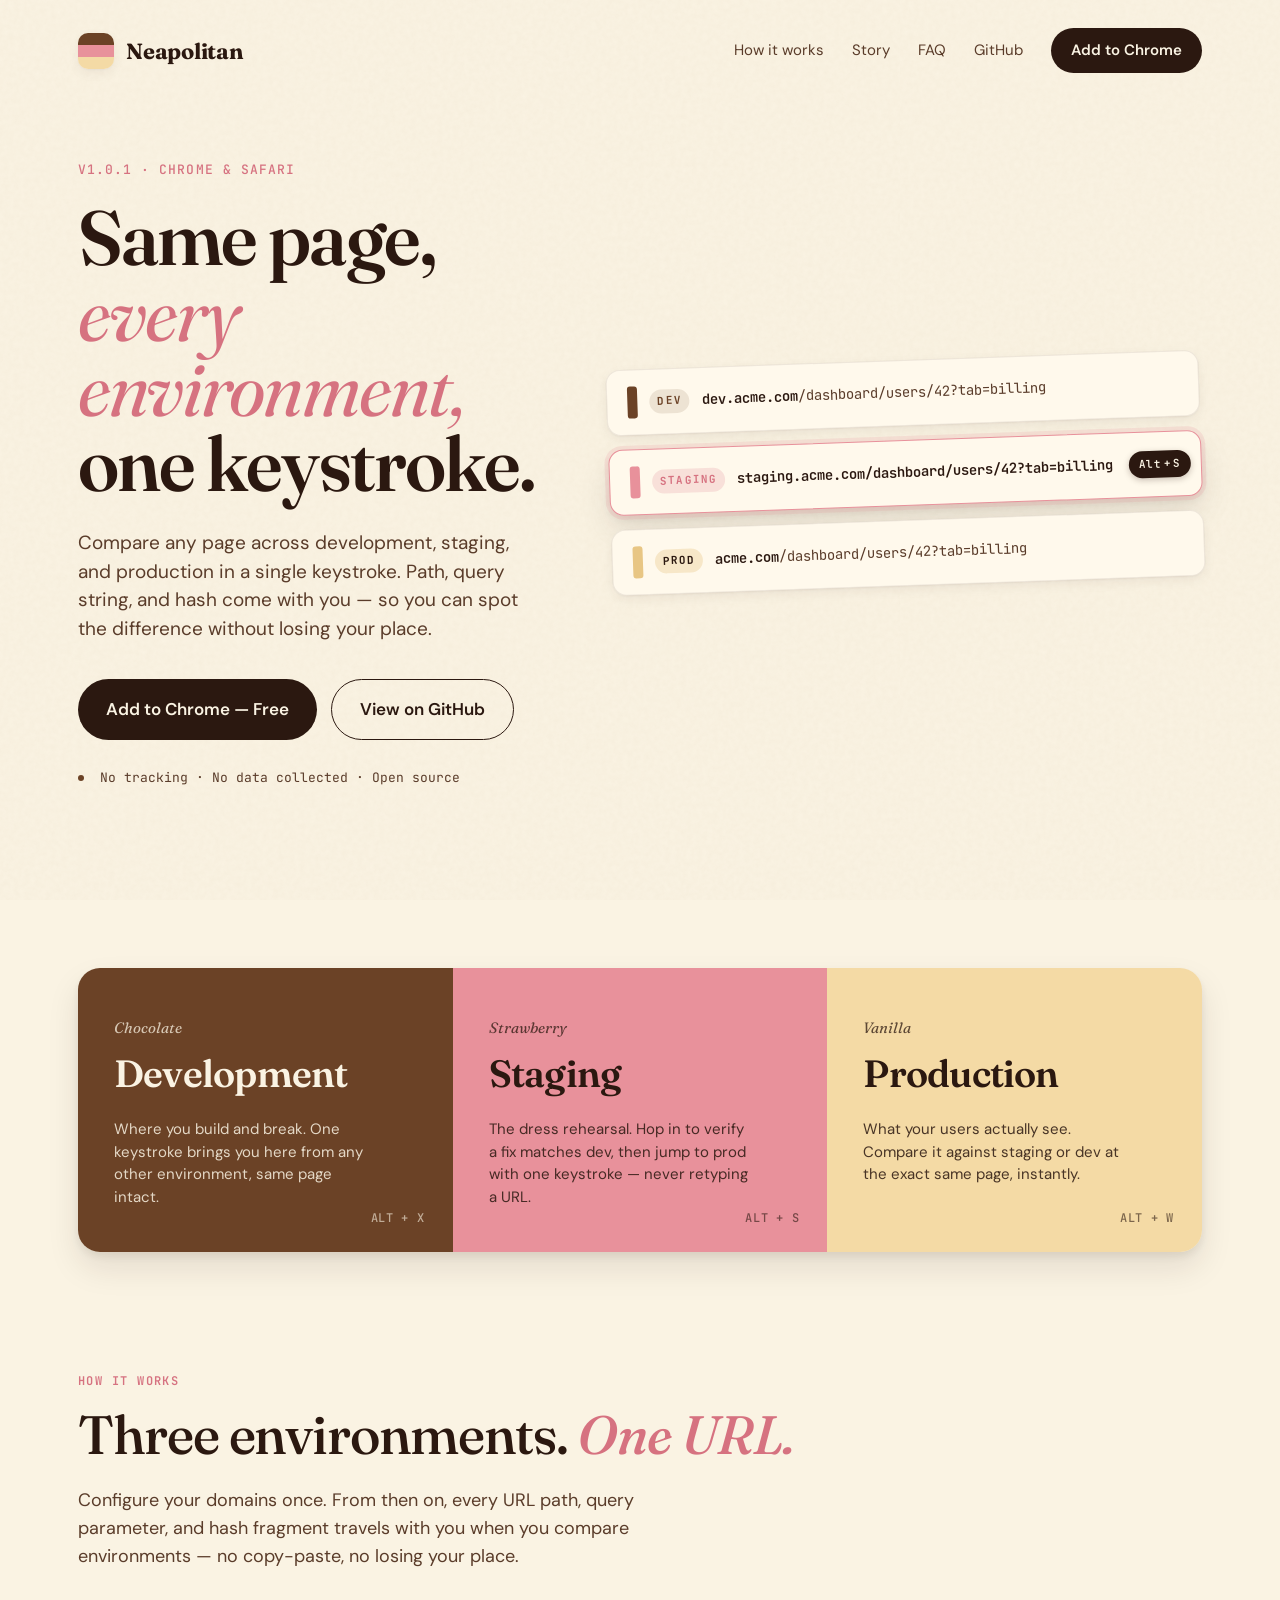
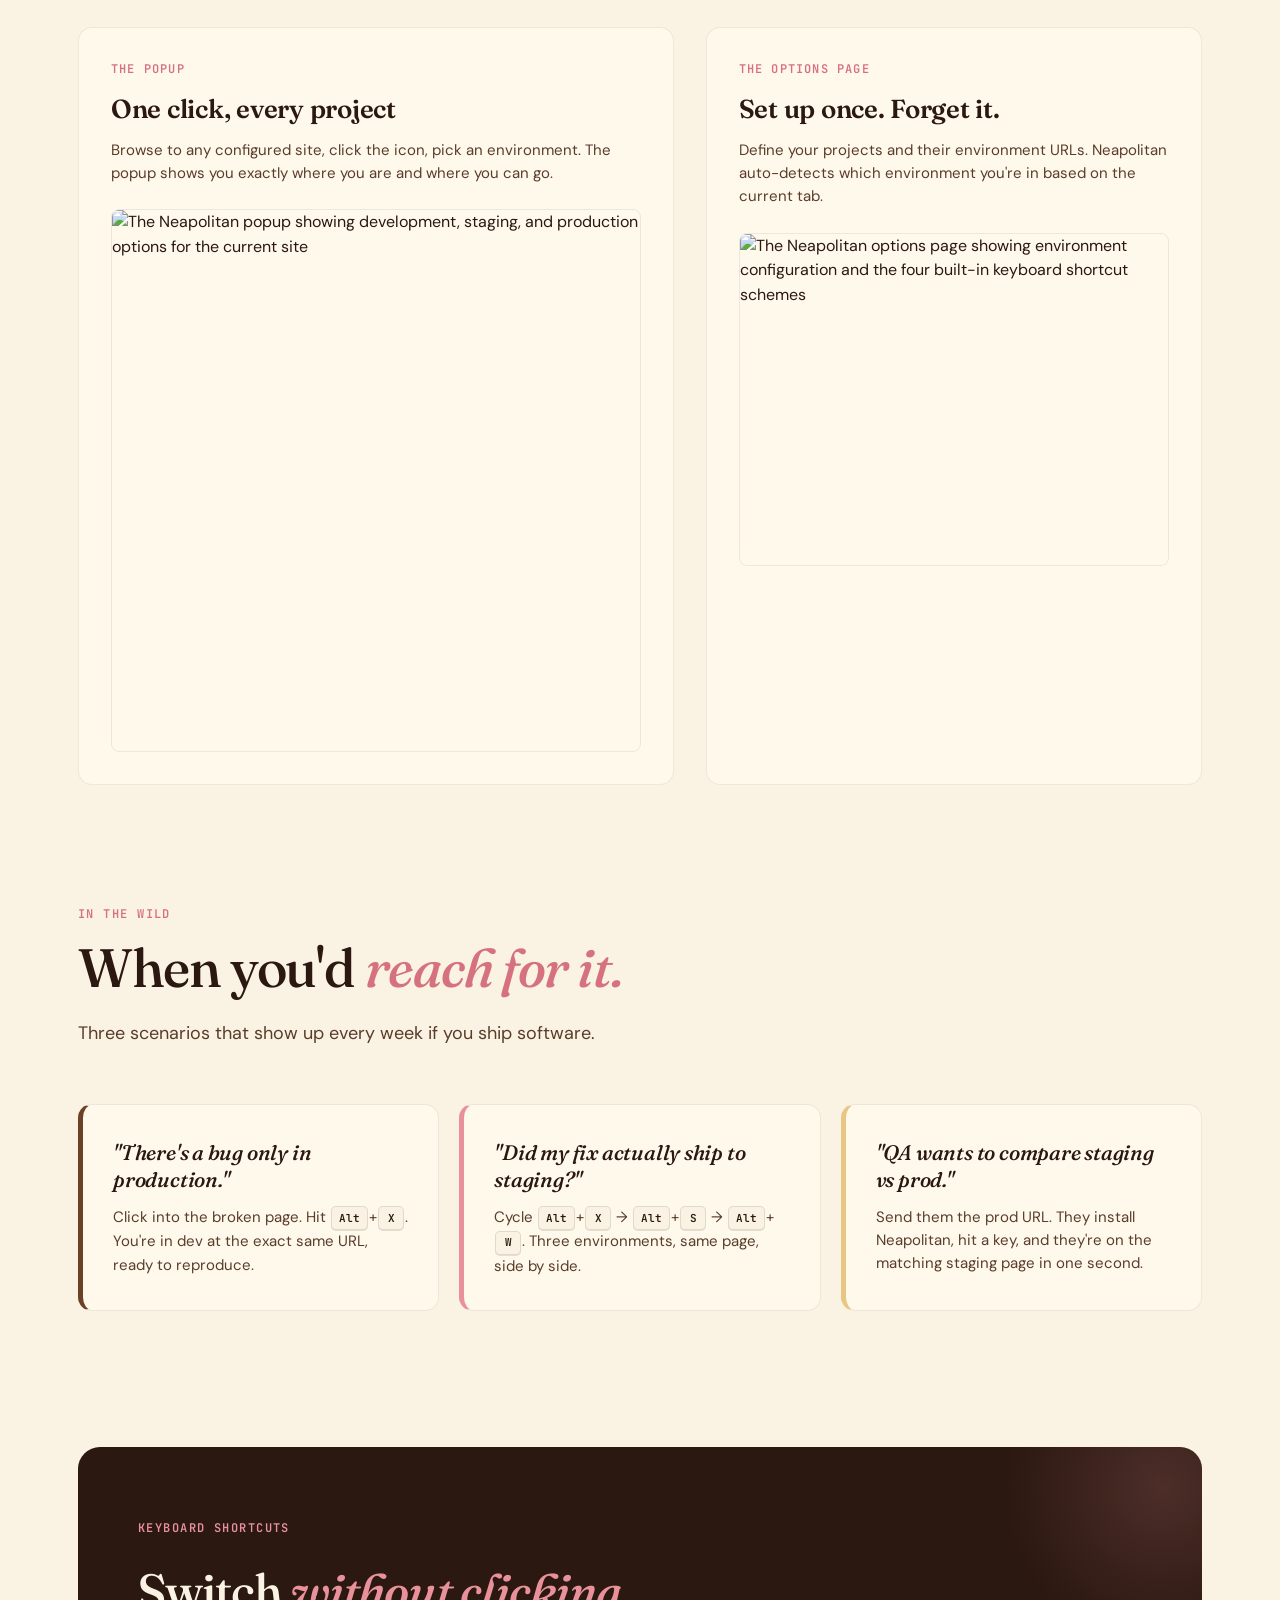
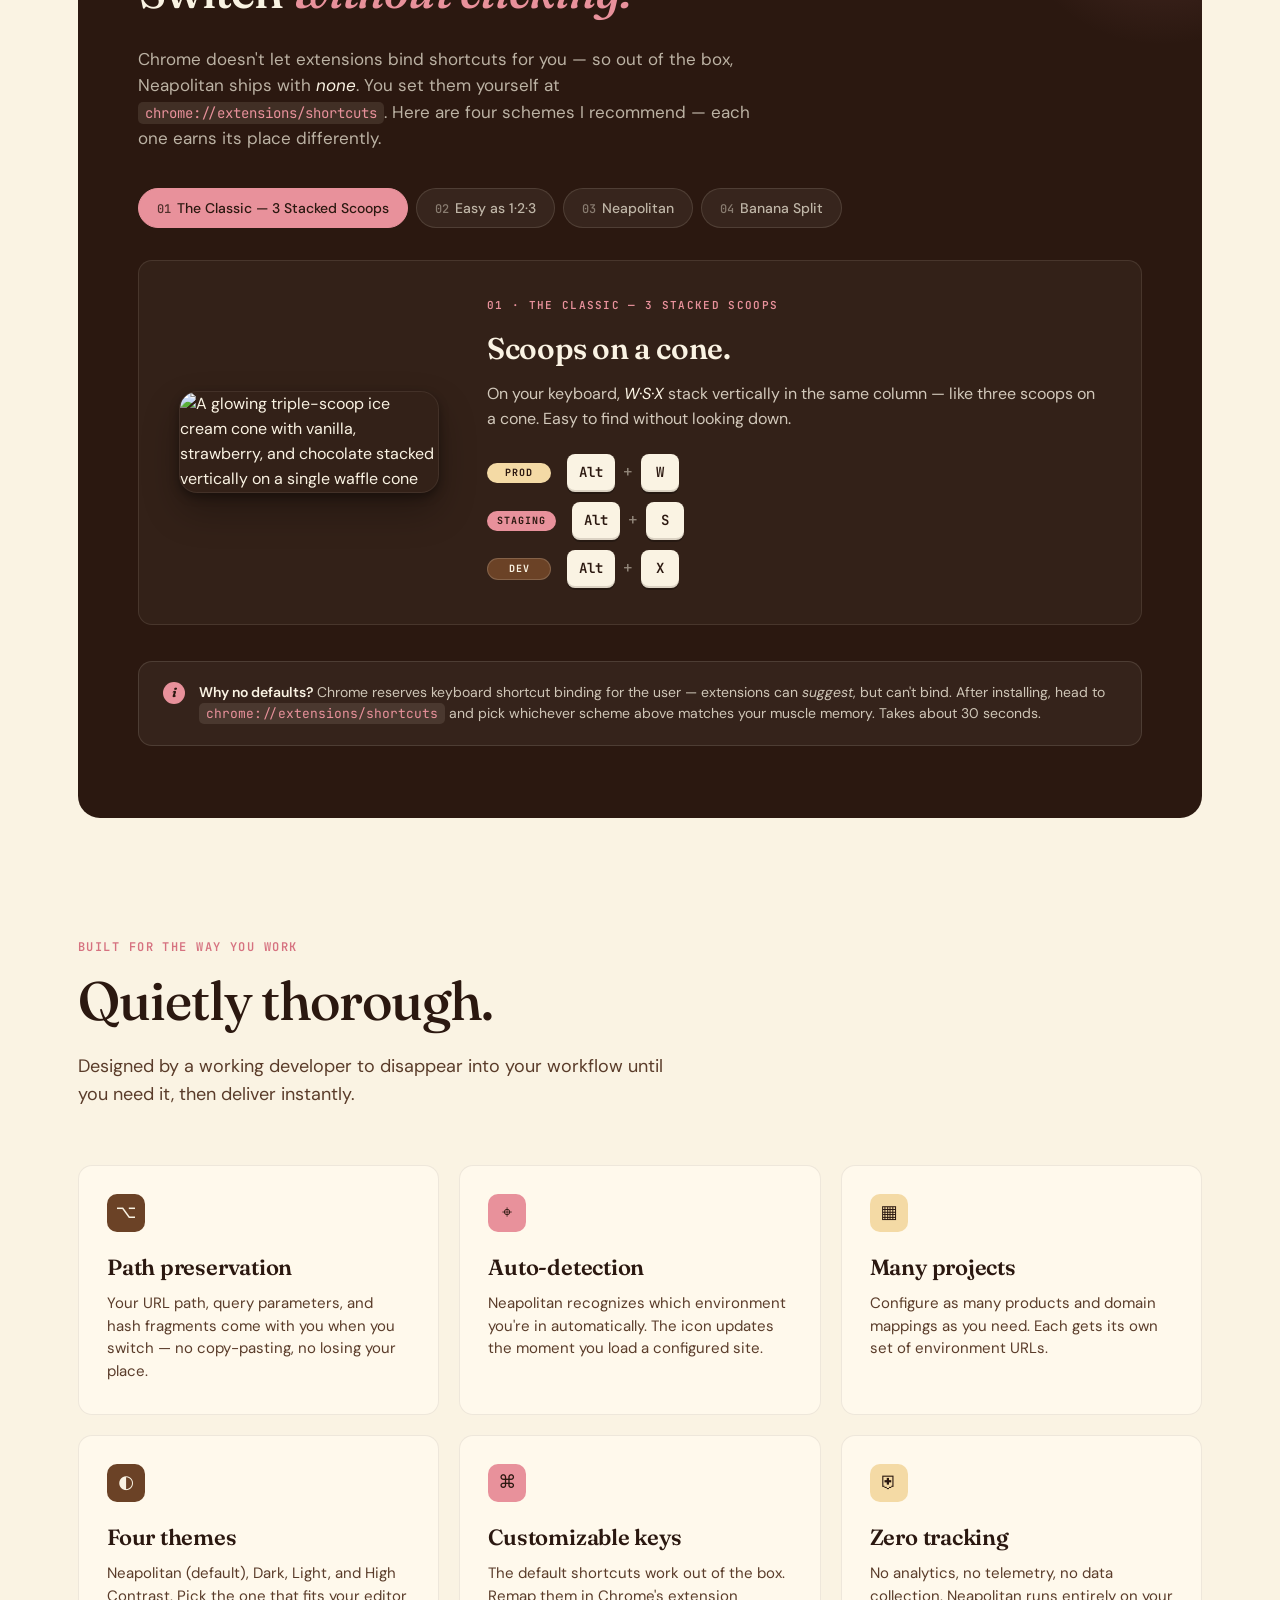
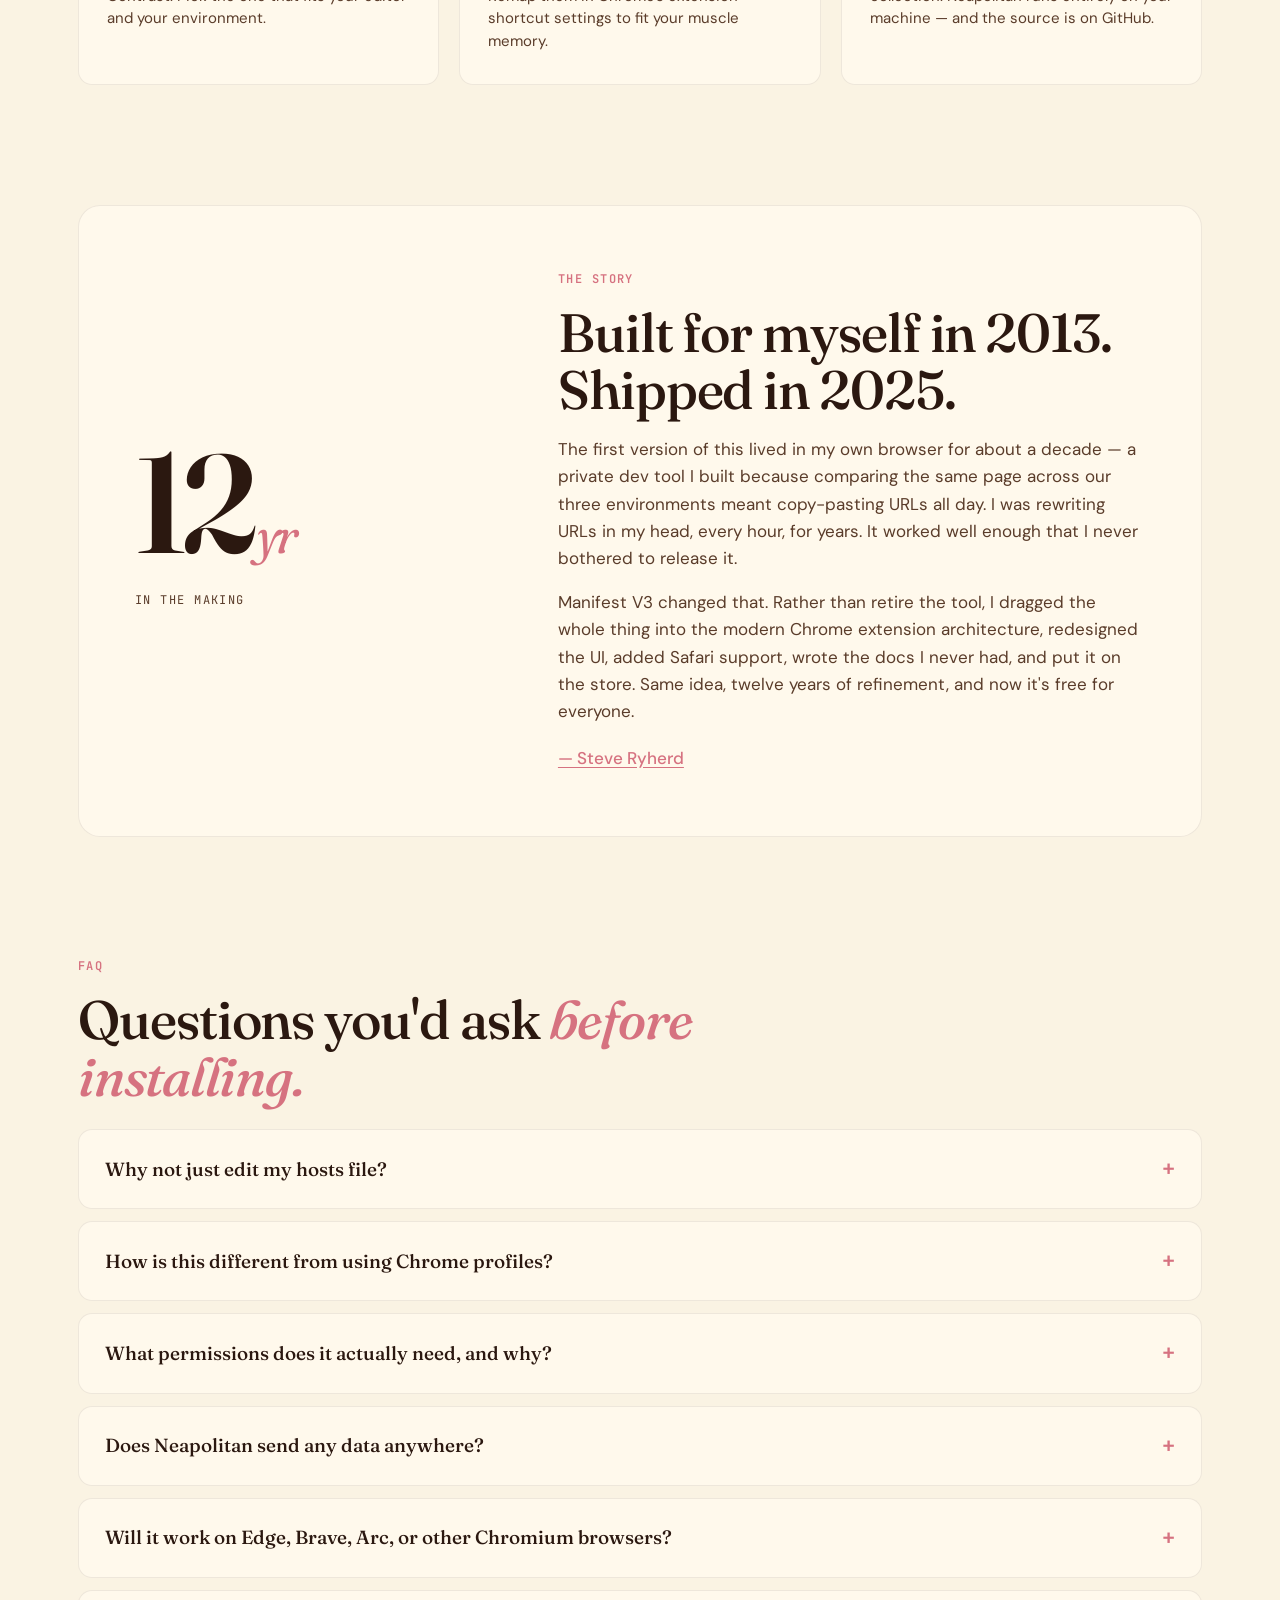
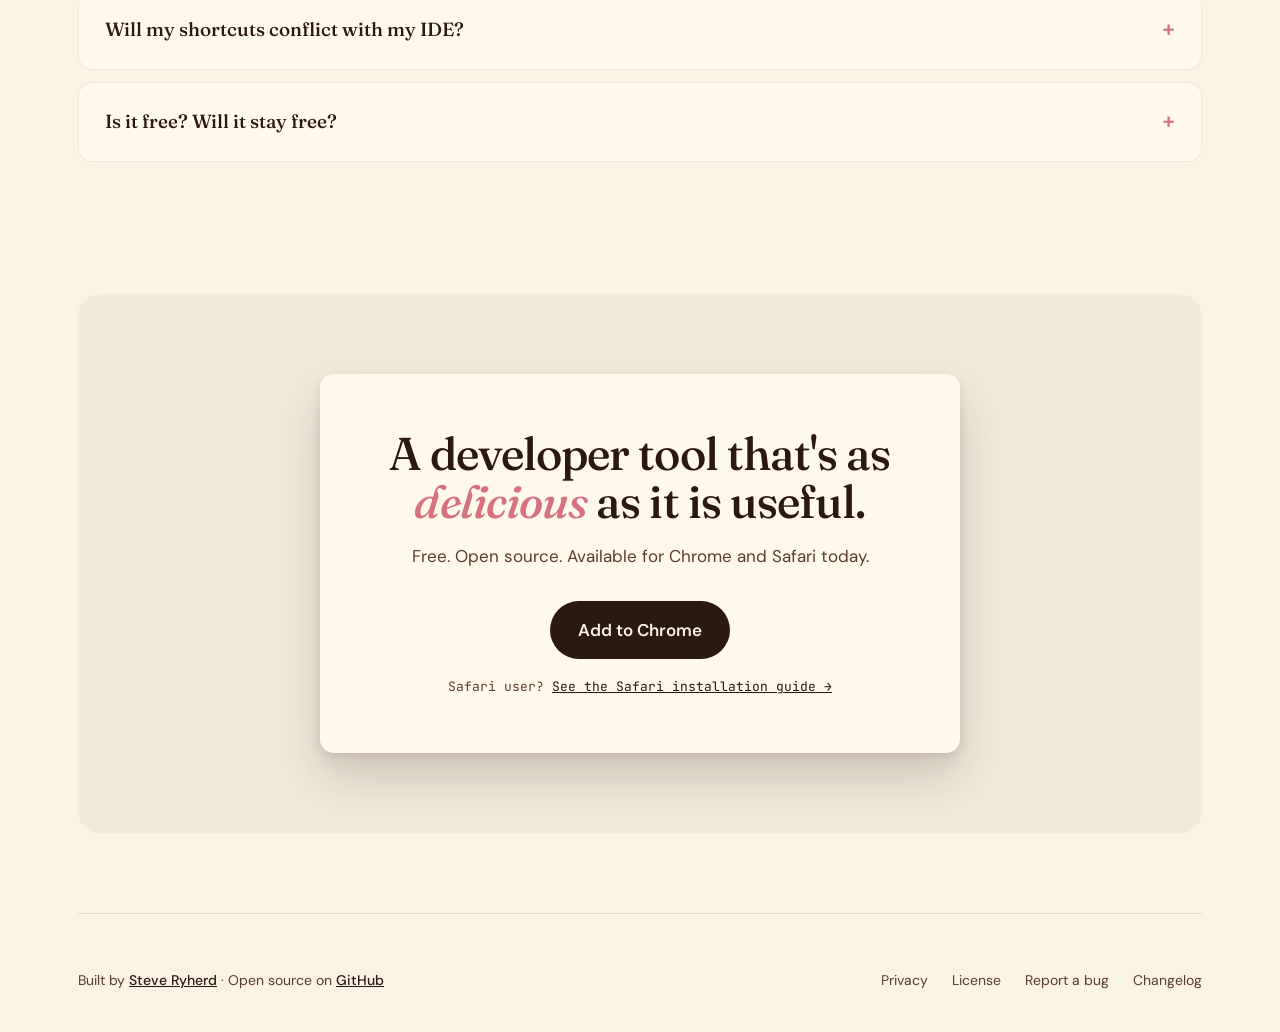
==== docs/index.html @ a62722d1 "Rename Familiar Keys scheme to Neapolitan" ====
<!DOCTYPE html>
<html lang="en">
<head>
  <meta charset="UTF-8">
  <meta name="viewport" content="width=device-width, initial-scale=1.0">
  <title>Neapolitan — Compare environments at the same page, in a keystroke</title>
  <meta name="description" content="A browser extension that jumps between development, staging, and production at the same path — instantly. Compare environments side-by-side without retyping URLs.">
  <meta name="theme-color" content="#FAF3E3">
  <link rel="canonical" href="https://neapolitan.page/">

  <!-- Favicons -->
  <link rel="icon" href="/assets/img/favicon.ico" sizes="any">
  <link rel="icon" type="image/png" sizes="16x16" href="/assets/img/favicon-16.png">
  <link rel="icon" type="image/png" sizes="32x32" href="/assets/img/favicon-32.png">
  <link rel="icon" type="image/png" sizes="48x48" href="/assets/img/favicon-48.png">
  <link rel="apple-touch-icon" href="/assets/img/apple-touch-icon.png">

  <!-- Open Graph -->
  <meta property="og:title" content="Neapolitan — Compare environments at the same page, in a keystroke">
  <meta property="og:description" content="Compare any page across dev, staging, and production in a single keystroke. Path, query, and hash come with you.">
  <meta property="og:type" content="website">
  <meta property="og:url" content="https://neapolitan.page/">
  <meta property="og:image" content="https://neapolitan.page/assets/img/og-card.png">
  <meta property="og:image:width" content="1200">
  <meta property="og:image:height" content="630">

  <!-- Twitter -->
  <meta name="twitter:card" content="summary_large_image">
  <meta name="twitter:title" content="Neapolitan — Compare environments at the same page, in a keystroke">
  <meta name="twitter:description" content="Compare any page across dev, staging, and production in a single keystroke.">
  <meta name="twitter:image" content="https://neapolitan.page/assets/img/og-card.png">

  <!-- Schema.org JSON-LD: SoftwareApplication + Person (links author back to steveryherd.com) -->
  <script type="application/ld+json">
  {
    "@context": "https://schema.org",
    "@type": "SoftwareApplication",
    "name": "Neapolitan Domain Switcher",
    "operatingSystem": "Chrome, Edge, Brave, Arc, Safari",
    "applicationCategory": "DeveloperApplication",
    "softwareVersion": "1.0.1",
    "url": "https://neapolitan.page/",
    "downloadUrl": "https://chromewebstore.google.com/detail/neapolitan-domain-switcher/pbmeeanefgoglnbaikepdhmdjhohodbc",
    "offers": { "@type": "Offer", "price": "0", "priceCurrency": "USD" },
    "author": {
      "@type": "Person",
      "name": "Steve Ryherd",
      "url": "https://steveryherd.com"
    },
    "license": "https://github.com/SteveRyherd/neapolitan/blob/main/LICENSE"
  }
  </script>

  <!-- Fonts -->
  <link rel="preconnect" href="https://fonts.googleapis.com">
  <link rel="preconnect" href="https://fonts.gstatic.com" crossorigin>
  <link href="https://fonts.googleapis.com/css2?family=Fraunces:ital,opsz,wght@0,9..144,300;0,9..144,400;0,9..144,500;0,9..144,600;0,9..144,700;1,9..144,400;1,9..144,500&family=JetBrains+Mono:wght@400;500;700&family=DM+Sans:wght@400;500;700&display=swap" rel="stylesheet">

  <style>
    :root {
      /* Neapolitan brand palette */
      --cream: #FAF3E3;
      --cream-card: #FFF9EC;
      --vanilla-warm: #F4DAA5;
      --vanilla-deep: #E8C684;
      --strawberry: #E8919B;
      --strawberry-deep: #D67280;
      --chocolate: #6B4226;
      --chocolate-deep: #4A2D1A;
      --ink: #2B1810;
      --ink-soft: #5A3C2A;
      --shadow-soft: 0 1px 2px rgba(43, 24, 16, 0.04), 0 4px 12px rgba(43, 24, 16, 0.06);
      --shadow-lift: 0 4px 8px rgba(43, 24, 16, 0.08), 0 16px 32px rgba(43, 24, 16, 0.10);
      --radius-sm: 8px;
      --radius-md: 14px;
      --radius-lg: 22px;
    }
    * { box-sizing: border-box; margin: 0; padding: 0; }
    html { scroll-behavior: smooth; }
    body {
      font-family: 'DM Sans', system-ui, sans-serif;
      background: var(--cream);
      color: var(--ink);
      line-height: 1.55;
      -webkit-font-smoothing: antialiased;
      overflow-x: hidden;
    }
    /* Decorative grain texture overlay */
    body::before {
      content: '';
      position: fixed; inset: 0;
      pointer-events: none;
      z-index: 1;
      opacity: 0.5;
      mix-blend-mode: multiply;
      background-image: url("data:image/svg+xml;utf8,<svg viewBox='0 0 200 200' xmlns='http://www.w3.org/2000/svg'><filter id='n'><feTurbulence type='fractalNoise' baseFrequency='0.85' numOctaves='2' stitchTiles='stitch'/><feColorMatrix values='0 0 0 0 0.35 0 0 0 0 0.22 0 0 0 0 0.10 0 0 0 0.08 0'/></filter><rect width='100%25' height='100%25' filter='url(%23n)'/></svg>");
    }
    .wrap {
      max-width: 1180px;
      margin: 0 auto;
      padding: 0 28px;
      position: relative;
      z-index: 2;
    }
    a { color: inherit; }

    /* ============ NAV ============ */
    nav {
      padding: 28px 0;
      display: flex;
      align-items: center;
      justify-content: space-between;
    }
    .logo {
      display: flex;
      align-items: center;
      gap: 12px;
      font-family: 'Fraunces', serif;
      font-weight: 700;
      font-size: 22px;
      color: var(--ink);
      letter-spacing: -0.01em;
      text-decoration: none;
      line-height: 1;
    }
    .logo-mark {
      width: 36px; height: 36px;
      border-radius: 10px;
      background:
        linear-gradient(180deg,
          var(--chocolate) 0%, var(--chocolate) 33.3%,
          var(--strawberry) 33.3%, var(--strawberry) 66.6%,
          var(--vanilla-warm) 66.6%, var(--vanilla-warm) 100%);
      box-shadow: var(--shadow-soft);
      flex-shrink: 0;
    }
    nav .links {
      display: flex; align-items: center; gap: 28px;
      font-size: 15px;
    }
    nav .links a:not(.btn) {
      color: var(--ink-soft);
      text-decoration: none;
      transition: color 0.15s;
    }
    nav .links a:not(.btn):hover { color: var(--ink); }

    /* ============ BUTTONS ============ */
    .btn {
      display: inline-flex; align-items: center; gap: 8px;
      padding: 11px 20px;
      border-radius: 999px;
      font-family: 'DM Sans', sans-serif;
      font-weight: 600;
      font-size: 15px;
      text-decoration: none;
      border: none;
      cursor: pointer;
      transition: transform 0.15s, box-shadow 0.15s, background 0.15s, color 0.15s;
    }
    .btn-primary {
      background: var(--ink);
      color: var(--cream);
    }
    .btn-primary:hover {
      background: var(--chocolate-deep);
      transform: translateY(-1px);
      box-shadow: var(--shadow-lift);
    }
    .btn-secondary {
      background: transparent;
      color: var(--ink);
      border: 1.5px solid var(--ink);
    }
    .btn-secondary:hover { background: var(--ink); color: var(--cream); }

    /* Bigger CTA buttons used in hero + install */
    .btn-lg {
      padding: 16px 28px;
      font-size: 17px;
      font-weight: 600;
    }

    /* ============ HERO ============ */
    .hero {
      padding: 56px 0 80px;
    }
    .hero-grid {
      display: grid;
      grid-template-columns: 1.1fr 1fr;
      gap: 64px;
      align-items: center;
    }
    .hero-text .eyebrow {
      font-family: 'JetBrains Mono', monospace;
      font-size: 13px;
      font-weight: 500;
      color: var(--strawberry-deep);
      letter-spacing: 0.08em;
      text-transform: uppercase;
      margin-bottom: 20px;
      display: inline-block;
    }
    .hero h1 {
      font-family: 'Fraunces', serif;
      font-weight: 600;
      font-size: clamp(44px, 6vw, 78px);
      line-height: 0.98;
      letter-spacing: -0.025em;
      color: var(--ink);
      margin-bottom: 28px;
    }
    .hero h1 em {
      font-style: italic;
      font-weight: 400;
      color: var(--strawberry-deep);
    }
    .hero .lede {
      font-size: 19px;
      line-height: 1.5;
      color: var(--ink-soft);
      max-width: 520px;
      margin-bottom: 36px;
    }
    .hero .cta-row {
      display: flex; gap: 14px; flex-wrap: wrap;
    }
    .hero .meta {
      margin-top: 28px;
      display: flex; align-items: center; gap: 16px;
      font-family: 'JetBrains Mono', monospace;
      font-size: 13px;
      color: var(--ink-soft);
    }
    .hero .meta .dot {
      width: 6px; height: 6px; border-radius: 50%;
      background: var(--chocolate);
    }

    /* Hero visual: layered URL stack */
    .hero-visual { position: relative; }
    .url-stack {
      display: flex; flex-direction: column;
      gap: 14px;
      transform: rotate(-2deg);
    }
    .url-bar {
      background: var(--cream-card);
      border: 1.5px solid rgba(43, 24, 16, 0.08);
      border-radius: var(--radius-md);
      padding: 16px 88px 16px 20px;
      display: flex; align-items: center; gap: 12px;
      font-family: 'JetBrains Mono', monospace;
      font-size: 14px;
      box-shadow: var(--shadow-soft);
      position: relative;
      transition: transform 0.3s ease, border-color 0.4s ease, box-shadow 0.4s ease;
    }
    .url-bar:hover { transform: translateX(4px); }
    .url-bar .swatch {
      width: 10px; height: 32px;
      border-radius: 3px;
      flex-shrink: 0;
    }
    .url-bar.dev .swatch { background: var(--chocolate); }
    .url-bar.staging .swatch { background: var(--strawberry); }
    .url-bar.prod .swatch { background: var(--vanilla-deep); }
    .url-bar .env-tag {
      font-size: 11px;
      font-weight: 700;
      letter-spacing: 0.1em;
      text-transform: uppercase;
      padding: 3px 8px;
      border-radius: 999px;
      flex-shrink: 0;
    }
    .url-bar.dev .env-tag { background: rgba(107, 66, 38, 0.12); color: var(--chocolate); }
    .url-bar.staging .env-tag { background: rgba(214, 114, 128, 0.18); color: var(--strawberry-deep); }
    .url-bar.prod .env-tag { background: rgba(232, 198, 132, 0.35); color: var(--ink); }
    .url-bar .url {
      color: var(--ink);
      flex: 1;
      min-width: 0;
      overflow: hidden;
      text-overflow: ellipsis;
      white-space: nowrap;
    }
    .url-bar .url .domain { font-weight: 600; }
    .url-bar .url .path { color: var(--ink-soft); }
    .url-bar.active {
      border-color: var(--strawberry);
      box-shadow: 0 0 0 4px rgba(232, 145, 155, 0.18), var(--shadow-lift);
    }
    .swap-indicator {
      position: absolute;
      right: 10px;
      top: 50%;
      transform: translateY(-50%);
      background: var(--ink);
      color: var(--cream);
      font-family: 'JetBrains Mono', monospace;
      font-size: 11px;
      font-weight: 600;
      padding: 5px 10px;
      border-radius: 999px;
      letter-spacing: 0.05em;
      box-shadow: 0 2px 6px rgba(43, 24, 16, 0.25);
      white-space: nowrap;
      transition: opacity 0.3s ease;
      z-index: 2;
      display: inline-flex;
      align-items: center;
      gap: 2px;
    }
    .swap-indicator .alt-key { font-weight: 600; }

    /* ============ STRIPE SECTION (the three flavors) ============ */
    .stripe-row {
      margin: 100px 0 0;
      border-radius: var(--radius-lg);
      overflow: hidden;
      display: grid;
      grid-template-columns: 1fr 1fr 1fr;
      box-shadow: var(--shadow-lift);
    }
    .stripe {
      padding: 48px 36px 44px;
      position: relative;
      min-height: 240px;
    }
    .stripe.choc { background: var(--chocolate); color: var(--cream); }
    .stripe.straw { background: var(--strawberry); color: var(--ink); }
    .stripe.van { background: var(--vanilla-warm); color: var(--ink); }
    .stripe .flavor {
      font-family: 'Fraunces', serif;
      font-weight: 400;
      font-style: italic;
      font-size: 15px;
      opacity: 0.75;
      margin-bottom: 6px;
    }
    .stripe h3 {
      font-family: 'Fraunces', serif;
      font-weight: 600;
      font-size: 38px;
      letter-spacing: -0.02em;
      margin-bottom: 14px;
    }
    .stripe p {
      font-size: 15px;
      line-height: 1.5;
      opacity: 0.85;
      max-width: 260px;
    }
    .stripe .stripe-key {
      position: absolute;
      bottom: 24px; right: 28px;
      font-family: 'JetBrains Mono', monospace;
      font-size: 12px;
      font-weight: 500;
      letter-spacing: 0.06em;
      opacity: 0.6;
    }

    /* ============ SECTIONS ============ */
    section.section { padding: 120px 0; }
    .section-eyebrow {
      font-family: 'JetBrains Mono', monospace;
      font-size: 12px;
      font-weight: 600;
      letter-spacing: 0.12em;
      text-transform: uppercase;
      color: var(--strawberry-deep);
      margin-bottom: 16px;
    }
    .section-title {
      font-family: 'Fraunces', serif;
      font-weight: 500;
      font-size: clamp(34px, 4.5vw, 54px);
      letter-spacing: -0.02em;
      line-height: 1.05;
      color: var(--ink);
      max-width: 720px;
      margin-bottom: 24px;
    }
    .section-title em { font-style: italic; color: var(--strawberry-deep); font-weight: 500; }
    .section-sub {
      font-size: 18px;
      color: var(--ink-soft);
      max-width: 600px;
      margin-bottom: 56px;
    }

    /* ============ SCREENSHOTS ============ */
    .screenshots {
      display: grid;
      grid-template-columns: 1.2fr 1fr;
      gap: 32px;
      align-items: stretch;
    }
    .screenshot-card {
      background: var(--cream-card);
      border: 1px solid rgba(43, 24, 16, 0.08);
      border-radius: var(--radius-md);
      padding: 32px;
      display: flex;
      flex-direction: column;
    }
    .screenshot-card .label {
      font-family: 'JetBrains Mono', monospace;
      font-size: 12px;
      font-weight: 600;
      letter-spacing: 0.1em;
      text-transform: uppercase;
      color: var(--strawberry-deep);
      margin-bottom: 10px;
    }
    .screenshot-card h3 {
      font-family: 'Fraunces', serif;
      font-weight: 600;
      font-size: 26px;
      letter-spacing: -0.01em;
      color: var(--ink);
      margin-bottom: 10px;
    }
    .screenshot-card p {
      color: var(--ink-soft);
      font-size: 15px;
      margin-bottom: 24px;
    }
    .screenshot-card picture {
      display: block;
      width: 100%;
    }
    .screenshot-card img {
      width: 100%;
      height: auto;
      border-radius: var(--radius-sm);
      border: 1px solid rgba(43, 24, 16, 0.08);
      display: block;
    }

    /* ============ WORKFLOWS / IN THE WILD ============ */
    .workflow-grid {
      display: grid;
      grid-template-columns: repeat(3, 1fr);
      gap: 20px;
    }
    .workflow {
      padding: 34px 30px 32px;
      border-radius: var(--radius-md);
      background: var(--cream-card);
      border: 1px solid rgba(43, 24, 16, 0.08);
      border-left-width: 5px;
      transition: transform 0.2s, box-shadow 0.2s;
    }
    .workflow:hover {
      transform: translateY(-3px);
      box-shadow: var(--shadow-lift);
    }
    .workflow.w-choc { border-left-color: var(--chocolate); }
    .workflow.w-straw { border-left-color: var(--strawberry); }
    .workflow.w-van { border-left-color: var(--vanilla-deep); }
    .workflow .scenario {
      font-family: 'Fraunces', serif;
      font-style: italic;
      font-weight: 500;
      font-size: 21px;
      line-height: 1.25;
      color: var(--ink);
      margin-bottom: 14px;
      letter-spacing: -0.01em;
    }
    .workflow p {
      font-size: 15px;
      color: var(--ink-soft);
      line-height: 1.55;
    }
    .workflow kbd {
      min-width: 26px;
      height: 24px;
      padding: 0 7px;
      font-size: 11px;
      border-radius: 5px;
      background: var(--cream);
      border: 1px solid rgba(43, 24, 16, 0.12);
      box-shadow: 0 1px 0 rgba(43, 24, 16, 0.12);
      margin: 0 1px;
      display: inline-flex;
      align-items: center;
      justify-content: center;
      font-family: 'JetBrains Mono', monospace;
      font-weight: 600;
      color: var(--ink);
    }

    /* ============ KEYBOARD SHORTCUTS (DARK SECTION) ============ */
    .shortcuts {
      background: var(--ink);
      color: var(--cream);
      border-radius: var(--radius-lg);
      padding: 72px 60px;
      margin-top: 16px;
      position: relative;
      overflow: hidden;
    }
    .shortcuts::after {
      content: '';
      position: absolute;
      right: -120px; top: -120px;
      width: 320px; height: 320px;
      background: radial-gradient(circle, var(--strawberry) 0%, transparent 70%);
      opacity: 0.18;
      pointer-events: none;
    }
    .shortcuts .section-eyebrow { color: var(--strawberry); }
    .shortcuts h2 {
      font-family: 'Fraunces', serif;
      font-weight: 500;
      font-size: clamp(32px, 4vw, 48px);
      letter-spacing: -0.02em;
      margin-bottom: 18px;
      color: var(--cream);
    }
    .shortcuts h2 em { color: var(--strawberry); font-style: italic; }
    .shortcuts .sub {
      color: rgba(250, 243, 227, 0.7);
      font-size: 17px;
      margin-bottom: 36px;
      max-width: 620px;
    }
    .shortcuts .sub em { color: var(--cream); font-style: italic; }

    /* Scheme carousel */
    .scheme-tabs {
      display: flex;
      gap: 8px;
      flex-wrap: wrap;
      margin-bottom: 32px;
      position: relative;
      z-index: 2;
    }
    .scheme-tab {
      background: rgba(250, 243, 227, 0.06);
      border: 1px solid rgba(250, 243, 227, 0.12);
      color: rgba(250, 243, 227, 0.7);
      padding: 10px 18px;
      border-radius: 999px;
      font-family: 'DM Sans', sans-serif;
      font-weight: 500;
      font-size: 14px;
      cursor: pointer;
      transition: background 0.2s, color 0.2s, border-color 0.2s;
    }
    .scheme-tab:hover {
      background: rgba(250, 243, 227, 0.1);
      color: var(--cream);
    }
    .scheme-tab.active {
      background: var(--strawberry);
      color: var(--ink);
      border-color: var(--strawberry);
    }
    .scheme-tab .scheme-tab-num {
      opacity: 0.6;
      margin-right: 6px;
      font-family: 'JetBrains Mono', monospace;
      font-size: 12px;
    }
    .scheme-tab.active .scheme-tab-num { opacity: 0.8; }

    .scheme-stage {
      position: relative;
      min-height: 320px;
    }
    .scheme-slide {
      display: grid;
      grid-template-columns: 260px 1fr;
      gap: 48px;
      align-items: center;
      background: rgba(250, 243, 227, 0.04);
      border: 1px solid rgba(250, 243, 227, 0.1);
      border-radius: var(--radius-md);
      padding: 36px 40px;
      opacity: 0;
      visibility: hidden;
      position: absolute;
      inset: 0;
      transition: opacity 0.45s ease, transform 0.45s ease;
      transform: translateY(8px);
    }
    .scheme-slide.active {
      opacity: 1;
      visibility: visible;
      transform: translateY(0);
      position: relative;
    }

    .scheme-image {
      display: flex;
      align-items: center;
      justify-content: center;
      min-height: 240px;
    }
    .scheme-image img {
      max-width: 100%;
      max-height: 260px;
      width: auto;
      height: auto;
      object-fit: contain;
      /* Frame the black canvas so it reads as a deliberate "card"
         on the ink section, not a stray rectangle. */
      border-radius: 18px;
      border: 1px solid rgba(250, 243, 227, 0.08);
      box-shadow:
        0 4px 10px rgba(0, 0, 0, 0.35),
        0 18px 36px rgba(0, 0, 0, 0.28);
    }
    .scheme-body .scheme-label {
      font-family: 'JetBrains Mono', monospace;
      font-size: 11px;
      font-weight: 600;
      letter-spacing: 0.12em;
      text-transform: uppercase;
      color: var(--strawberry);
      margin-bottom: 12px;
    }
    .scheme-body .scheme-name {
      font-family: 'Fraunces', serif;
      font-weight: 600;
      font-size: 30px;
      letter-spacing: -0.01em;
      color: var(--cream);
      margin-bottom: 10px;
    }
    .scheme-body .scheme-why {
      color: rgba(250, 243, 227, 0.8);
      font-size: 16px;
      line-height: 1.55;
      margin-bottom: 22px;
    }
    .scheme-body .scheme-why em { color: var(--cream); font-style: italic; }

    .scheme-keys {
      display: flex;
      gap: 18px;
      flex-wrap: wrap;
    }
    .scheme-keys .key-line {
      display: flex;
      align-items: center;
      gap: 6px;
    }
    /* Vertical stack of shortcuts (used by the "Classic" / Stack scheme) */
    .scheme-keys.scheme-keys-vertical {
      flex-direction: column;
      align-items: flex-start;
      gap: 10px;
    }
    /* Two clusters separated by a "reach" gap (used by Banana Split) */
    .scheme-keys.scheme-keys-split {
      display: flex;
      align-items: center;
      gap: 0;
      flex-wrap: wrap;
    }
    .scheme-keys.scheme-keys-split .key-group {
      display: flex;
      flex-direction: column;
      gap: 10px;
    }
    .scheme-keys.scheme-keys-split .key-stretch {
      display: inline-flex;
      align-items: center;
      justify-content: center;
      font-family: 'JetBrains Mono', monospace;
      font-size: 10px;
      font-weight: 600;
      letter-spacing: 0.2em;
      text-transform: uppercase;
      color: rgba(250, 243, 227, 0.45);
      padding: 0 14px;
      margin: 0 6px;
      white-space: nowrap;
      position: relative;
    }
    .scheme-keys.scheme-keys-split .key-stretch::before,
    .scheme-keys.scheme-keys-split .key-stretch::after {
      content: '';
      flex: 1 0 14px;
      height: 1px;
      background-image: linear-gradient(to right, rgba(250, 243, 227, 0.3) 50%, transparent 50%);
      background-size: 6px 1px;
      background-repeat: repeat-x;
      margin: 0 8px;
    }
    .scheme-keys .key-line .env-label {
      font-family: 'JetBrains Mono', monospace;
      font-size: 10px;
      font-weight: 700;
      letter-spacing: 0.1em;
      text-transform: uppercase;
      padding: 5px 10px;
      border-radius: 999px;
      margin-right: 10px;
      line-height: 1;
      min-width: 64px;
      text-align: center;
      display: inline-block;
    }
    .scheme-keys .key-line .env-label.dev {
      background: var(--chocolate);
      color: var(--cream);
      border: 1px solid rgba(250, 243, 227, 0.18);
    }
    .scheme-keys .key-line .env-label.staging {
      background: var(--strawberry);
      color: var(--ink);
    }
    .scheme-keys .key-line .env-label.prod {
      background: var(--vanilla-warm);
      color: var(--ink);
    }

    .shortcuts kbd {
      display: inline-flex;
      align-items: center;
      justify-content: center;
      min-width: 38px;
      height: 38px;
      padding: 0 12px;
      background: var(--cream);
      color: var(--ink);
      border-radius: 8px;
      font-family: 'JetBrains Mono', monospace;
      font-size: 14px;
      font-weight: 600;
      box-shadow: 0 2px 0 rgba(0,0,0,0.25), inset 0 -2px 0 rgba(43, 24, 16, 0.15);
    }
    .key-plus {
      color: rgba(250, 243, 227, 0.5);
      font-family: 'JetBrains Mono', monospace;
      margin: 0 2px;
    }

    .setup-note {
      margin-top: 36px;
      padding: 20px 24px;
      background: rgba(250, 243, 227, 0.05);
      border: 1px solid rgba(250, 243, 227, 0.12);
      border-radius: var(--radius-md);
      display: flex;
      gap: 14px;
      align-items: flex-start;
      color: rgba(250, 243, 227, 0.78);
      font-size: 14px;
      line-height: 1.55;
    }
    .setup-note strong { color: var(--cream); font-weight: 600; }
    .setup-note code {
      font-family: 'JetBrains Mono', monospace;
      font-size: 13px;
      background: rgba(250, 243, 227, 0.1);
      padding: 2px 7px;
      border-radius: 5px;
      color: var(--strawberry);
    }
    .setup-icon {
      flex-shrink: 0;
      width: 22px; height: 22px;
      border-radius: 50%;
      background: var(--strawberry);
      color: var(--ink);
      display: flex; align-items: center; justify-content: center;
      font-family: 'Fraunces', serif;
      font-style: italic;
      font-weight: 700;
      font-size: 13px;
      line-height: 1;
    }
    @media (max-width: 720px) {
      .scheme-slide { grid-template-columns: 1fr; gap: 24px; padding: 28px 24px; }
      .scheme-image { min-height: 180px; }
      .scheme-image img { max-height: 180px; }
      .scheme-stage { min-height: 540px; }
    }

    /* ============ FEATURE GRID ============ */
    .feature-grid {
      display: grid;
      grid-template-columns: repeat(3, 1fr);
      gap: 20px;
    }
    .feature {
      background: var(--cream-card);
      border: 1px solid rgba(43, 24, 16, 0.08);
      border-radius: var(--radius-md);
      padding: 28px 28px 32px;
      transition: transform 0.2s, box-shadow 0.2s;
    }
    .feature:hover {
      transform: translateY(-3px);
      box-shadow: var(--shadow-lift);
    }
    .feature .icon {
      width: 38px; height: 38px;
      border-radius: 10px;
      display: flex; align-items: center; justify-content: center;
      font-size: 18px;
      margin-bottom: 18px;
    }
    .feature.f-choc .icon { background: var(--chocolate); color: var(--cream); }
    .feature.f-straw .icon { background: var(--strawberry); color: var(--ink); }
    .feature.f-van .icon { background: var(--vanilla-warm); color: var(--ink); }
    .feature h4 {
      font-family: 'Fraunces', serif;
      font-weight: 600;
      font-size: 22px;
      letter-spacing: -0.01em;
      margin-bottom: 8px;
      color: var(--ink);
    }
    .feature p {
      font-size: 15px;
      color: var(--ink-soft);
      line-height: 1.5;
    }

    /* ============ STORY ============ */
    .story-block {
      background: var(--cream-card);
      border: 1px solid rgba(43, 24, 16, 0.08);
      border-radius: var(--radius-lg);
      padding: 64px 56px;
      display: grid;
      grid-template-columns: 1fr 1.6fr;
      gap: 56px;
      align-items: center;
    }
    .story-stat {
      font-family: 'Fraunces', serif;
      font-weight: 600;
      font-size: clamp(80px, 11vw, 140px);
      line-height: 1;
      color: var(--ink);
      letter-spacing: -0.04em;
    }
    .story-stat .yr {
      font-size: 0.36em;
      color: var(--strawberry-deep);
      font-style: italic;
      font-weight: 400;
      margin-left: 0.05em;
    }
    .story-stat-label {
      font-family: 'JetBrains Mono', monospace;
      font-size: 12px;
      text-transform: uppercase;
      letter-spacing: 0.12em;
      color: var(--ink-soft);
      margin-top: 18px;
    }
    .story-text p { font-size: 17px; color: var(--ink-soft); margin-bottom: 1em; line-height: 1.6; }
    .story-text p:last-child { margin-bottom: 0; }
    .story-text a { color: var(--strawberry-deep); font-weight: 500; text-decoration: underline; text-underline-offset: 3px; }

    /* ============ FAQ ============ */
    .faq details {
      background: var(--cream-card);
      border: 1px solid rgba(43, 24, 16, 0.08);
      border-radius: var(--radius-md);
      margin-bottom: 12px;
      overflow: hidden;
    }
    .faq details[open] { box-shadow: var(--shadow-soft); }
    .faq summary {
      padding: 22px 26px;
      cursor: pointer;
      font-family: 'Fraunces', serif;
      font-weight: 500;
      font-size: 19px;
      list-style: none;
      display: flex;
      justify-content: space-between;
      align-items: center;
      gap: 16px;
      color: var(--ink);
    }
    .faq summary::-webkit-details-marker { display: none; }
    .faq summary::after {
      content: "+";
      font-family: 'JetBrains Mono', monospace;
      font-weight: 500;
      font-size: 22px;
      color: var(--strawberry-deep);
      transition: transform 0.2s ease;
    }
    .faq details[open] summary::after { content: "–"; }
    .faq .faq-body {
      padding: 0 26px 22px;
      color: var(--ink-soft);
      font-size: 15.5px;
      line-height: 1.6;
    }
    .faq .faq-body code {
      font-family: 'JetBrains Mono', monospace;
      font-size: 13px;
      background: rgba(43, 24, 16, 0.06);
      padding: 1px 6px;
      border-radius: 4px;
    }
    .faq .faq-body a { color: var(--strawberry-deep); }

    /* ============ INSTALL CTA ============ */
    .install {
      background:
        linear-gradient(rgba(43, 24, 16, 0.04), rgba(43, 24, 16, 0.04)),
        url('/assets/img/wallpaper.jpg') center/cover no-repeat;
      border-radius: var(--radius-lg);
      padding: 80px 48px;
      text-align: center;
      position: relative;
      overflow: hidden;
    }
    .install-inner {
      background: var(--cream-card);
      max-width: 640px;
      margin: 0 auto;
      padding: 56px 40px;
      border-radius: var(--radius-md);
      box-shadow: 0 4px 8px rgba(43, 24, 16, 0.10), 0 24px 48px rgba(43, 24, 16, 0.18);
    }
    .install h2 {
      font-family: 'Fraunces', serif;
      font-weight: 500;
      font-size: clamp(32px, 4.5vw, 46px);
      letter-spacing: -0.02em;
      line-height: 1.05;
      color: var(--ink);
      margin-bottom: 16px;
    }
    .install h2 em { font-style: italic; color: var(--strawberry-deep); }
    .install p {
      color: var(--ink-soft);
      margin-bottom: 32px;
      font-size: 17px;
    }
    .install .small {
      margin-top: 18px;
      font-size: 13px;
      color: var(--ink-soft);
      font-family: 'JetBrains Mono', monospace;
    }
    .install .small a { color: var(--ink); }

    /* ============ FOOTER ============ */
    footer {
      padding: 56px 0 40px;
      border-top: 1px solid rgba(43, 24, 16, 0.1);
      margin-top: 80px;
      display: flex;
      justify-content: space-between;
      align-items: center;
      flex-wrap: wrap;
      gap: 20px;
    }
    footer .made-by { font-size: 14px; color: var(--ink-soft); }
    footer .made-by a { color: var(--ink); font-weight: 500; }
    footer .foot-links { display: flex; gap: 24px; font-size: 14px; }
    footer .foot-links a { color: var(--ink-soft); text-decoration: none; }
    footer .foot-links a:hover { color: var(--ink); }

    /* ============ ANIMATIONS ============ */
    @keyframes fadeUp {
      from { opacity: 0; transform: translateY(20px); }
      to { opacity: 1; transform: translateY(0); }
    }
    .hero-text > * { animation: fadeUp 0.6s ease both; }
    .hero-text > *:nth-child(1) { animation-delay: 0.05s; }
    .hero-text > *:nth-child(2) { animation-delay: 0.15s; }
    .hero-text > *:nth-child(3) { animation-delay: 0.25s; }
    .hero-text > *:nth-child(4) { animation-delay: 0.35s; }
    .hero-text > *:nth-child(5) { animation-delay: 0.45s; }
    .hero-visual { animation: fadeUp 0.8s ease 0.3s both; }
    .stripe-row .stripe { animation: fadeUp 0.7s ease both; opacity: 0; }
    .stripe-row .stripe:nth-child(1) { animation-delay: 0.55s; }
    .stripe-row .stripe:nth-child(2) { animation-delay: 0.65s; }
    .stripe-row .stripe:nth-child(3) { animation-delay: 0.75s; }

    /* URL cycling: when the URL bar is "cycle-active" we add the active styling
       and bold the domain/path */
    .url-bar { transition: border-color 0.4s ease, box-shadow 0.4s ease, background 0.4s ease; }
    .url-bar.cycle-active {
      border-color: var(--strawberry);
      box-shadow: 0 0 0 4px rgba(232, 145, 155, 0.18), var(--shadow-lift);
    }
    .url-bar .url .domain, .url-bar .url .path { transition: color 0.4s ease, font-weight 0.4s ease; }
    .url-bar.cycle-active .url .domain { color: var(--ink); }
    .url-bar.cycle-active .url .path { color: var(--ink); font-weight: 600; }

    @media (prefers-reduced-motion: reduce) {
      .hero-text > *, .hero-visual, .stripe-row .stripe {
        animation: none !important;
        opacity: 1 !important;
        transform: none !important;
      }
    }

    /* ============ RESPONSIVE ============ */
    @media (max-width: 880px) {
      .hero { padding: 36px 0 60px; }
      .hero-grid { grid-template-columns: 1fr; gap: 48px; min-width: 0; }
      .hero-text { min-width: 0; }
      .hero-text > * { max-width: 100%; }
      .hero-text .lede { overflow-wrap: break-word; }
      .hero-visual { min-width: 0; }
      .url-stack { max-width: 100%; }
      .url-bar { min-width: 0; }
      .url-bar .url { min-width: 0; flex: 1 1 0; }
      .swap-indicator { right: -8px; }
      .cta-row .btn { width: 100%; justify-content: center; }
      .stripe-row { grid-template-columns: 1fr; }
      .feature-grid { grid-template-columns: 1fr; }
      .workflow-grid { grid-template-columns: 1fr; }
      .screenshots { grid-template-columns: 1fr; }
      .keys { grid-template-columns: 1fr; }
      .story-block { grid-template-columns: 1fr; gap: 32px; padding: 48px 32px; }
      .story-stat { font-size: clamp(72px, 22vw, 110px); }
      section.section { padding: 80px 0; }
      nav .links { gap: 16px; }
      nav .links a:not(.btn) { display: none; }
      .install { padding: 48px 20px; }
      .install-inner { padding: 40px 24px; }
      .shortcuts { padding: 48px 28px; }
    }
    @media (max-width: 480px) {
      .hero h1 { font-size: clamp(36px, 12vw, 50px); }
    }
  </style>
</head>
<body>
  <div class="wrap">

    <!-- ============ NAV ============ -->
    <nav>
      <a href="/" class="logo">
        <span class="logo-mark" aria-hidden="true"></span>
        Neapolitan
      </a>
      <div class="links">
        <a href="#how">How it works</a>
        <a href="#story">Story</a>
        <a href="#faq">FAQ</a>
        <a href="https://github.com/SteveRyherd/neapolitan">GitHub</a>
        <a href="https://chromewebstore.google.com/detail/neapolitan-domain-switcher/pbmeeanefgoglnbaikepdhmdjhohodbc" class="btn btn-primary">Add to Chrome</a>
      </div>
    </nav>

    <!-- ============ HERO ============ -->
    <section class="hero">
      <div class="hero-grid">
        <div class="hero-text">
          <span class="eyebrow">v1.0.1 · Chrome &amp; Safari</span>
          <h1>Same page,<br><em>every environment,</em><br>one keystroke.</h1>
          <p class="lede">Compare any page across development, staging, and production in a single keystroke. Path, query string, and hash come with you — so you can spot the difference without losing your place.</p>
          <div class="cta-row">
            <a href="https://chromewebstore.google.com/detail/neapolitan-domain-switcher/pbmeeanefgoglnbaikepdhmdjhohodbc" class="btn btn-primary btn-lg">Add to Chrome — Free</a>
            <a href="https://github.com/SteveRyherd/neapolitan" class="btn btn-secondary btn-lg">View on GitHub</a>
          </div>
          <div class="meta">
            <span class="dot"></span>
            <span>No tracking · No data collected · Open source</span>
          </div>
        </div>

        <div class="hero-visual">
          <div class="url-stack" id="urlStack">
            <div class="url-bar dev" data-shortcut="X">
              <span class="swatch"></span>
              <span class="env-tag">dev</span>
              <span class="url"><span class="domain">dev.acme.com</span><span class="path">/dashboard/users/42?tab=billing</span></span>
            </div>
            <div class="url-bar staging" data-shortcut="S">
              <span class="swatch"></span>
              <span class="env-tag">staging</span>
              <span class="url"><span class="domain">staging.acme.com</span><span class="path">/dashboard/users/42?tab=billing</span></span>
              <span class="swap-indicator" id="swapIndicator"><span class="alt-key">Alt</span>+<span id="swapLetter">S</span></span>
            </div>
            <div class="url-bar prod" data-shortcut="W">
              <span class="swatch"></span>
              <span class="env-tag">prod</span>
              <span class="url"><span class="domain">acme.com</span><span class="path">/dashboard/users/42?tab=billing</span></span>
            </div>
          </div>
        </div>
      </div>
    </section>

    <!-- ============ THE THREE FLAVORS ============ -->
    <div class="stripe-row">
      <div class="stripe choc">
        <div class="flavor">Chocolate</div>
        <h3>Development</h3>
        <p>Where you build and break. One keystroke brings you here from any other environment, same page intact.</p>
        <div class="stripe-key"><span class="alt-key">ALT</span> + X</div>
      </div>
      <div class="stripe straw">
        <div class="flavor">Strawberry</div>
        <h3>Staging</h3>
        <p>The dress rehearsal. Hop in to verify a fix matches dev, then jump to prod with one keystroke — never retyping a URL.</p>
        <div class="stripe-key"><span class="alt-key">ALT</span> + S</div>
      </div>
      <div class="stripe van">
        <div class="flavor">Vanilla</div>
        <h3>Production</h3>
        <p>What your users actually see. Compare it against staging or dev at the exact same page, instantly.</p>
        <div class="stripe-key"><span class="alt-key">ALT</span> + W</div>
      </div>
    </div>

    <!-- ============ HOW IT WORKS / SCREENSHOTS ============ -->
    <section class="section" id="how">
      <div class="section-eyebrow">How it works</div>
      <h2 class="section-title">Three environments. <em>One URL.</em></h2>
      <p class="section-sub">Configure your domains once. From then on, every URL path, query parameter, and hash fragment travels with you when you compare environments — no copy-paste, no losing your place.</p>
      <div class="screenshots">
        <div class="screenshot-card">
          <div class="label">The popup</div>
          <h3>One click, every project</h3>
          <p>Browse to any configured site, click the icon, pick an environment. The popup shows you exactly where you are and where you can go.</p>
          <picture>
            <source srcset="/assets/img/popup.webp" type="image/webp">
            <img src="/assets/img/popup-2x.png" alt="The Neapolitan popup showing development, staging, and production options for the current site" loading="lazy" width="720" height="738">
          </picture>
        </div>
        <div class="screenshot-card">
          <div class="label">The options page</div>
          <h3>Set up once. Forget it.</h3>
          <p>Define your projects and their environment URLs. Neapolitan auto-detects which environment you're in based on the current tab.</p>
          <picture>
            <source srcset="/assets/img/options.webp" type="image/webp">
            <img src="/assets/img/options-2x.png" alt="The Neapolitan options page showing environment configuration and the four built-in keyboard shortcut schemes" loading="lazy" width="1400" height="1084">
          </picture>
        </div>
      </div>
    </section>

    <!-- ============ IN THE WILD / WORKFLOWS ============ -->
    <section class="section" style="padding-top: 0;">
      <div class="section-eyebrow">In the wild</div>
      <h2 class="section-title">When you'd <em>reach for it.</em></h2>
      <p class="section-sub">Three scenarios that show up every week if you ship software.</p>
      <div class="workflow-grid">
        <div class="workflow w-choc">
          <div class="scenario">"There's a bug only in production."</div>
          <p>Click into the broken page. Hit <kbd class="alt-key">Alt</kbd>+<kbd>X</kbd>. You're in dev at the exact same URL, ready to reproduce.</p>
        </div>
        <div class="workflow w-straw">
          <div class="scenario">"Did my fix actually ship to staging?"</div>
          <p>Cycle <kbd class="alt-key">Alt</kbd>+<kbd>X</kbd> → <kbd class="alt-key">Alt</kbd>+<kbd>S</kbd> → <kbd class="alt-key">Alt</kbd>+<kbd>W</kbd>. Three environments, same page, side by side.</p>
        </div>
        <div class="workflow w-van">
          <div class="scenario">"QA wants to compare staging vs prod."</div>
          <p>Send them the prod URL. They install Neapolitan, hit a key, and they're on the matching staging page in one second.</p>
        </div>
      </div>
    </section>

    <!-- ============ KEYBOARD SHORTCUTS ============ -->
    <section class="section" id="features" style="padding-top: 0;">
      <div class="shortcuts">
        <div class="section-eyebrow">Keyboard shortcuts</div>
        <h2>Switch <em>without clicking.</em></h2>
        <p class="sub">Chrome doesn't let extensions bind shortcuts for you — so out of the box, Neapolitan ships with <em>none</em>. You set them yourself at <code style="background: rgba(250,243,227,0.1); padding: 2px 7px; border-radius: 5px; font-family: 'JetBrains Mono', monospace; color: var(--strawberry); font-size: 14px;">chrome://extensions/shortcuts</code>. Here are four schemes I recommend — each one earns its place differently.</p>

        <!-- Tab navigation -->
        <div class="scheme-tabs" id="schemeTabs" role="tablist">
          <button class="scheme-tab active" data-scheme="0" role="tab" aria-selected="true"><span class="scheme-tab-num">01</span>The Classic — 3 Stacked Scoops</button>
          <button class="scheme-tab" data-scheme="1" role="tab" aria-selected="false"><span class="scheme-tab-num">02</span>Easy as 1·2·3</button>
          <button class="scheme-tab" data-scheme="2" role="tab" aria-selected="false"><span class="scheme-tab-num">03</span>Neapolitan</button>
          <button class="scheme-tab" data-scheme="3" role="tab" aria-selected="false"><span class="scheme-tab-num">04</span>Banana Split</button>
        </div>

        <!-- Carousel stage -->
        <div class="scheme-stage" id="schemeStage">

          <article class="scheme-slide active" data-scheme="0" role="tabpanel">
            <div class="scheme-image">
              <picture>
                <source srcset="/assets/img/scheme-stack.webp" type="image/webp">
                <img src="/assets/img/scheme-stack.png" alt="A glowing triple-scoop ice cream cone with vanilla, strawberry, and chocolate stacked vertically on a single waffle cone" loading="lazy">
              </picture>
            </div>
            <div class="scheme-body">
              <div class="scheme-label">01 · The Classic — 3 Stacked Scoops</div>
              <h3 class="scheme-name">Scoops on a cone.</h3>
              <p class="scheme-why">On your keyboard, <em>W·S·X</em> stack vertically in the same column — like three scoops on a cone. Easy to find without looking down.</p>
              <div class="scheme-keys scheme-keys-vertical">
                <span class="key-line"><span class="env-label prod">Prod</span><kbd class="alt-key">Alt</kbd><span class="key-plus">+</span><kbd>W</kbd></span>
                <span class="key-line"><span class="env-label staging">Staging</span><kbd class="alt-key">Alt</kbd><span class="key-plus">+</span><kbd>S</kbd></span>
                <span class="key-line"><span class="env-label dev">Dev</span><kbd class="alt-key">Alt</kbd><span class="key-plus">+</span><kbd>X</kbd></span>
              </div>
            </div>
          </article>

          <article class="scheme-slide" data-scheme="1" role="tabpanel">
            <div class="scheme-image">
              <picture>
                <source srcset="/assets/img/scheme-counting.webp" type="image/webp">
                <img src="/assets/img/scheme-counting.png" alt="Three glowing single-scoop ice cream cones in a row — chocolate, strawberry, vanilla — like counting one, two, three" loading="lazy">
              </picture>
            </div>
            <div class="scheme-body">
              <div class="scheme-label">02 · Easy as 1·2·3</div>
              <h3 class="scheme-name">Three cones in a row.</h3>
              <p class="scheme-why">Just count: <em>1</em> for dev, <em>2</em> for staging, <em>3</em> for prod. The hardest scheme to forget — and the most obvious mental model on the planet.</p>
              <div class="scheme-keys">
                <span class="key-line"><span class="env-label dev">Dev</span><kbd class="alt-key">Alt</kbd><span class="key-plus">+</span><kbd>1</kbd></span>
                <span class="key-line"><span class="env-label staging">Staging</span><kbd class="alt-key">Alt</kbd><span class="key-plus">+</span><kbd>2</kbd></span>
                <span class="key-line"><span class="env-label prod">Prod</span><kbd class="alt-key">Alt</kbd><span class="key-plus">+</span><kbd>3</kbd></span>
              </div>
            </div>
          </article>

          <article class="scheme-slide" data-scheme="2" role="tabpanel">
            <div class="scheme-image">
              <picture>
                <source srcset="/assets/img/scheme-familiar.webp" type="image/webp">
                <img src="/assets/img/scheme-familiar.png" alt="A glowing golden tub of Neapolitan ice cream with chocolate, strawberry, and vanilla compartments side by side" loading="lazy">
              </picture>
            </div>
            <div class="scheme-body">
              <div class="scheme-label">03 · Neapolitan</div>
              <h3 class="scheme-name">Copy. Save. Paste.</h3>
              <p class="scheme-why">The keys you already use a thousand times a day — <em>C·S·V</em>. They also happen to be <em>Chocolate</em>, <em>Strawberry</em>, <em>Vanilla</em>, so the metaphor maps perfectly to the flavor codes.</p>
              <div class="scheme-keys">
                <span class="key-line"><span class="env-label dev">Dev</span><kbd class="alt-key">Alt</kbd><span class="key-plus">+</span><kbd>C</kbd></span>
                <span class="key-line"><span class="env-label staging">Staging</span><kbd class="alt-key">Alt</kbd><span class="key-plus">+</span><kbd>S</kbd></span>
                <span class="key-line"><span class="env-label prod">Prod</span><kbd class="alt-key">Alt</kbd><span class="key-plus">+</span><kbd>V</kbd></span>
              </div>
            </div>
          </article>

          <article class="scheme-slide" data-scheme="3" role="tabpanel">
            <div class="scheme-image">
              <picture>
                <source srcset="/assets/img/scheme-banana.webp" type="image/webp">
                <img src="/assets/img/scheme-banana.png" alt="A banana split in a blue dish — chocolate, vanilla, and strawberry scoops nestled between two banana halves, topped with a cherry and wafer sticks" loading="lazy">
              </picture>
            </div>
            <div class="scheme-body">
              <div class="scheme-label">04 · Banana Split</div>
              <h3 class="scheme-name">No codenames. Just initials.</h3>
              <p class="scheme-why">Forget the dessert metaphor — <em>D·S·P</em> stands for Development, Staging, Production. Easy to remember, but the <em>P</em> key sits so far from the others that you either chord with two hands (a "split") or stretch your fingers across the keyboard — not ideal when your other hand is on the mouse.</p>
              <div class="scheme-keys scheme-keys-split">
                <div class="key-group">
                  <span class="key-line"><span class="env-label dev">Dev</span><kbd class="alt-key">Alt</kbd><span class="key-plus">+</span><kbd>D</kbd></span>
                  <span class="key-line"><span class="env-label staging">Staging</span><kbd class="alt-key">Alt</kbd><span class="key-plus">+</span><kbd>S</kbd></span>
                </div>
                <span class="key-stretch" aria-hidden="true">long&nbsp;reach</span>
                <div class="key-group">
                  <span class="key-line"><span class="env-label prod">Prod</span><kbd class="alt-key">Alt</kbd><span class="key-plus">+</span><kbd>P</kbd></span>
                </div>
              </div>
            </div>
          </article>

        </div>

        <div class="setup-note">
          <span class="setup-icon">i</span>
          <span><strong>Why no defaults?</strong> Chrome reserves keyboard shortcut binding for the user — extensions can <em>suggest</em>, but can't bind. After installing, head to <code>chrome://extensions/shortcuts</code> and pick whichever scheme above matches your muscle memory. Takes about 30 seconds.</span>
        </div>
      </div>
    </section>

    <!-- ============ FEATURE GRID ============ -->
    <section class="section" style="padding-top: 0;">
      <div class="section-eyebrow">Built for the way you work</div>
      <h2 class="section-title">Quietly thorough.</h2>
      <p class="section-sub">Designed by a working developer to disappear into your workflow until you need it, then deliver instantly.</p>
      <div class="feature-grid">
        <div class="feature f-choc">
          <div class="icon">⌥</div>
          <h4>Path preservation</h4>
          <p>Your URL path, query parameters, and hash fragments come with you when you switch — no copy-pasting, no losing your place.</p>
        </div>
        <div class="feature f-straw">
          <div class="icon">⌖</div>
          <h4>Auto-detection</h4>
          <p>Neapolitan recognizes which environment you're in automatically. The icon updates the moment you load a configured site.</p>
        </div>
        <div class="feature f-van">
          <div class="icon">▦</div>
          <h4>Many projects</h4>
          <p>Configure as many products and domain mappings as you need. Each gets its own set of environment URLs.</p>
        </div>
        <div class="feature f-choc">
          <div class="icon">◐</div>
          <h4>Four themes</h4>
          <p>Neapolitan (default), Dark, Light, and High Contrast. Pick the one that fits your editor and your environment.</p>
        </div>
        <div class="feature f-straw">
          <div class="icon">⌘</div>
          <h4>Customizable keys</h4>
          <p>The default shortcuts work out of the box. Remap them in Chrome's extension shortcut settings to fit your muscle memory.</p>
        </div>
        <div class="feature f-van">
          <div class="icon">⛨</div>
          <h4>Zero tracking</h4>
          <p>No analytics, no telemetry, no data collection. Neapolitan runs entirely on your machine — and the source is on GitHub.</p>
        </div>
      </div>
    </section>

    <!-- ============ STORY ============ -->
    <section class="section" id="story" style="padding-top: 0;">
      <div class="story-block">
        <div>
          <div class="story-stat">12<span class="yr">yr</span></div>
          <div class="story-stat-label">In the making</div>
        </div>
        <div class="story-text">
          <div class="section-eyebrow">The story</div>
          <h2 class="section-title" style="margin-bottom: 18px;">Built for myself in 2013. Shipped in 2025.</h2>
          <p>The first version of this lived in my own browser for about a decade — a private dev tool I built because comparing the same page across our three environments meant copy-pasting URLs all day. I was rewriting URLs in my head, every hour, for years. It worked well enough that I never bothered to release it.</p>
          <p>Manifest V3 changed that. Rather than retire the tool, I dragged the whole thing into the modern Chrome extension architecture, redesigned the UI, added Safari support, wrote the docs I never had, and put it on the store. Same idea, twelve years of refinement, and now it's free for everyone.</p>
          <p style="margin-top: 20px;"><a href="https://steveryherd.com" rel="author">— Steve Ryherd</a></p>
        </div>
      </div>
    </section>

    <!-- ============ FAQ ============ -->
    <section class="section faq" id="faq" style="padding-top: 0;">
      <div class="section-eyebrow">FAQ</div>
      <h2 class="section-title">Questions you'd ask <em>before installing.</em></h2>

      <details>
        <summary>Why not just edit my hosts file?</summary>
        <div class="faq-body">
          <p>You could, and if your only goal is to route a single hostname to localhost, that's fine. But hosts file edits change the meaning of a URL globally for every app on your machine, they can't preserve a path while you swap environments, and they don't survive switching projects. Neapolitan lives in the browser, switches per-tab, and keeps your path/query/hash intact.</p>
        </div>
      </details>

      <details>
        <summary>How is this different from using Chrome profiles?</summary>
        <div class="faq-body">
          <p>Profiles are about isolating cookies and extensions. Neapolitan is about translating URLs. You can absolutely use both — pair Neapolitan with a "work" profile if you want — but profiles don't help you load the same page on dev when you're staring at prod.</p>
        </div>
      </details>

      <details>
        <summary>What permissions does it actually need, and why?</summary>
        <div class="faq-body">
          <p><code>tabs</code> to read the current tab's URL and navigate it. <code>storage</code> to save your environment configurations locally. <code>&lt;all_urls&gt;</code> so it can recognize and switch between any sites you've configured — Neapolitan never reads page contents, only the URL bar. See the <a href="/privacy.html">privacy page</a> for the full breakdown.</p>
        </div>
      </details>

      <details>
        <summary>Does Neapolitan send any data anywhere?</summary>
        <div class="faq-body">
          <p>No. No analytics, no telemetry, no remote config, no servers. Your environment configurations are stored locally via <code>chrome.storage.local</code> and never leave your browser. The code is open source — verify it yourself on <a href="https://github.com/SteveRyherd/neapolitan">GitHub</a>.</p>
        </div>
      </details>

      <details>
        <summary>Will it work on Edge, Brave, Arc, or other Chromium browsers?</summary>
        <div class="faq-body">
          <p>Yes. Any browser that installs Chrome Web Store extensions can run Neapolitan — Edge, Brave, Arc, Vivaldi, Opera. Safari has a separate build (see the <a href="https://github.com/SteveRyherd/neapolitan/blob/main/.github/SAFARI_INSTALLATION.md">Safari installation guide</a>) since Apple's extension system is different.</p>
        </div>
      </details>

      <details>
        <summary>Will my shortcuts conflict with my IDE?</summary>
        <div class="faq-body">
          <p>Chrome doesn't let extensions bind keyboard shortcuts for you — so Neapolitan ships with <em>none bound by default</em>. You decide what to use, at <code>chrome://extensions/shortcuts</code>. The site lists four recommended schemes (The Classic, 1·2·3, Neapolitan, Banana Split) but you can pick anything that doesn't collide with what you already use. Browser-bound keys also only fire in the browser, so your IDE bindings are never touched.</p>
        </div>
      </details>

      <details>
        <summary>Is it free? Will it stay free?</summary>
        <div class="faq-body">
          <p>Yes and yes. MIT licensed, open source, no paid tiers planned. If you want to support development, the most helpful thing is a Chrome Web Store review and a star on the repo.</p>
        </div>
      </details>
    </section>

    <!-- ============ INSTALL CTA ============ -->
    <div class="install">
      <div class="install-inner">
        <h2>A developer tool that's as <em>delicious</em> as it is useful.</h2>
        <p>Free. Open source. Available for Chrome and Safari today.</p>
        <a href="https://chromewebstore.google.com/detail/neapolitan-domain-switcher/pbmeeanefgoglnbaikepdhmdjhohodbc" class="btn btn-primary btn-lg">Add to Chrome</a>
        <div class="small">
          Safari user? <a href="https://github.com/SteveRyherd/neapolitan/blob/main/.github/SAFARI_INSTALLATION.md">See the Safari installation guide →</a>
        </div>
      </div>
    </div>

    <!-- ============ FOOTER ============ -->
    <footer>
      <div class="made-by">
        Built by <a href="https://steveryherd.com">Steve Ryherd</a> · Open source on <a href="https://github.com/SteveRyherd/neapolitan">GitHub</a>
      </div>
      <div class="foot-links">
        <a href="/privacy.html">Privacy</a>
        <a href="https://github.com/SteveRyherd/neapolitan/blob/main/LICENSE">License</a>
        <a href="https://github.com/SteveRyherd/neapolitan/issues">Report a bug</a>
        <a href="https://github.com/SteveRyherd/neapolitan/blob/main/CHANGELOG.md">Changelog</a>
      </div>
    </footer>

  </div>

  <!-- ============ SCRIPTS ============ -->
  <script>
    (function () {
      // ---- Mac detection: swap "Alt" → ⌥ on macOS ----
      var ua = navigator.userAgent || '';
      var plat = (navigator.userAgentData && navigator.userAgentData.platform) || navigator.platform || '';
      var isMac = /Mac|iPhone|iPad|iPod/i.test(plat) || /Macintosh/i.test(ua);
      if (isMac) {
        document.querySelectorAll('.alt-key').forEach(function (el) {
          // Preserve case (ALT in stripe row stays uppercase glyph anyway; ⌥ has no case)
          el.textContent = '⌥';
          el.setAttribute('aria-label', 'Option');
          el.title = 'Option (Alt)';
        });
      }

      // ---- URL stack cycling: rotate the "active" bar through dev → staging → prod ----
      var stack = document.getElementById('urlStack');
      if (!stack) return;
      var bars = stack.querySelectorAll('.url-bar');
      var indicator = document.getElementById('swapIndicator');
      var letterEl = document.getElementById('swapLetter');
      if (!bars.length || !indicator || !letterEl) return;

      var idx = 1; // start on staging (mockup default)
      var prefersReducedMotion = window.matchMedia('(prefers-reduced-motion: reduce)').matches;

      function moveIndicatorTo(bar) {
        bar.appendChild(indicator);
      }
      function setActive(i) {
        bars.forEach(function (b, j) { b.classList.toggle('cycle-active', i === j); });
        var letter = bars[i].getAttribute('data-shortcut') || 'S';
        letterEl.textContent = letter;
        moveIndicatorTo(bars[i]);
      }

      // Initial state
      setActive(idx);

      if (prefersReducedMotion) return;

      setTimeout(function () {
        setInterval(function () {
          idx = (idx + 1) % bars.length;
          setActive(idx);
        }, 2600);
      }, 1500);
    })();

    // ---- Scheme carousel ----
    (function () {
      var tabs = document.querySelectorAll('.scheme-tab');
      var slides = document.querySelectorAll('.scheme-slide');
      var stage = document.getElementById('schemeStage');
      if (!tabs.length || !slides.length || !stage) return;

      var current = 0;
      var autoTimer = null;
      var autoIntervalMs = 7000;
      var prefersReducedMotion = window.matchMedia('(prefers-reduced-motion: reduce)').matches;

      function show(i) {
        tabs.forEach(function (t, j) {
          var isActive = i === j;
          t.classList.toggle('active', isActive);
          t.setAttribute('aria-selected', isActive ? 'true' : 'false');
        });
        slides.forEach(function (s, j) { s.classList.toggle('active', i === j); });
        current = i;
      }

      function advance() {
        show((current + 1) % slides.length);
      }

      function startAuto() {
        if (prefersReducedMotion) return;
        stopAuto();
        autoTimer = setInterval(advance, autoIntervalMs);
      }
      function stopAuto() {
        if (autoTimer) { clearInterval(autoTimer); autoTimer = null; }
      }

      tabs.forEach(function (t, i) {
        t.addEventListener('click', function () {
          show(i);
          stopAuto();
          // Resume auto-advance 12s after the last manual interaction
          setTimeout(startAuto, 12000);
        });
      });

      // Pause auto-advance on hover so people can read
      stage.addEventListener('mouseenter', stopAuto);
      stage.addEventListener('mouseleave', startAuto);

      // Start
      startAuto();
    })();
  </script>
</body>
</html>
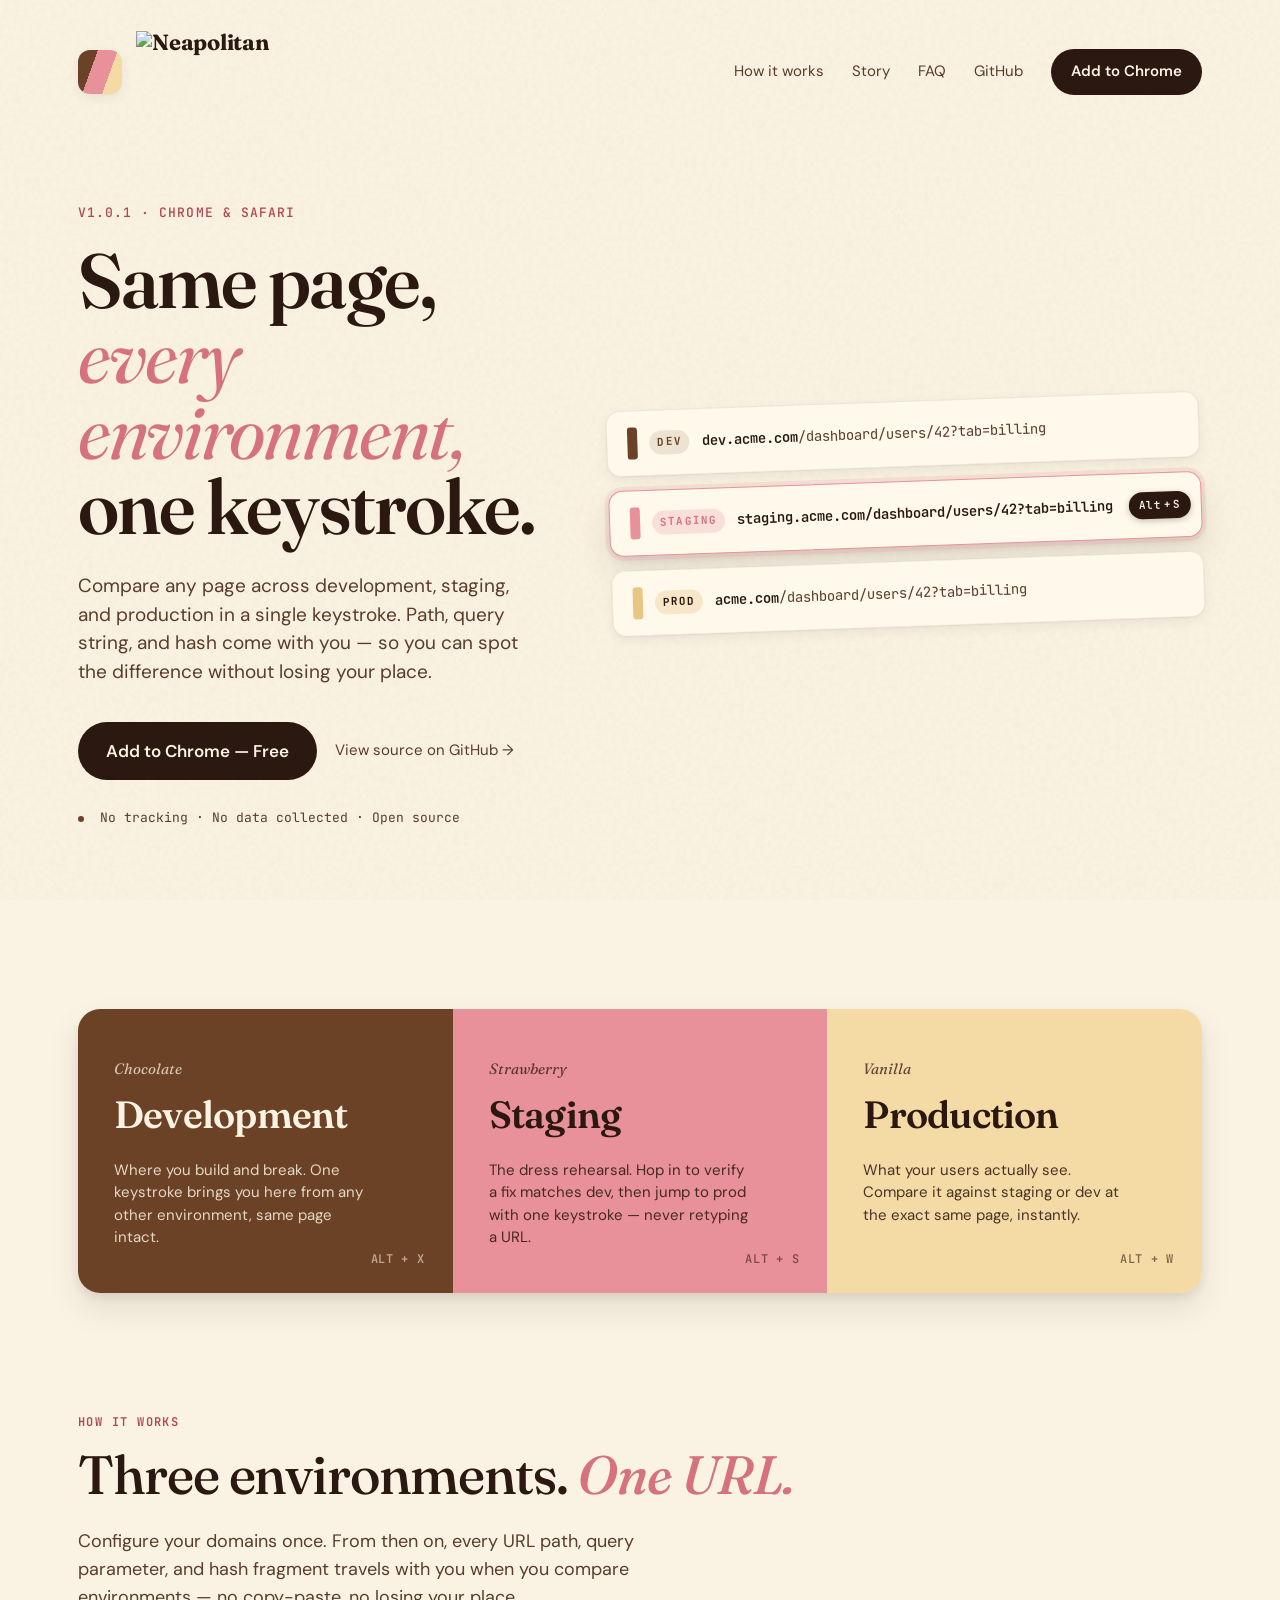
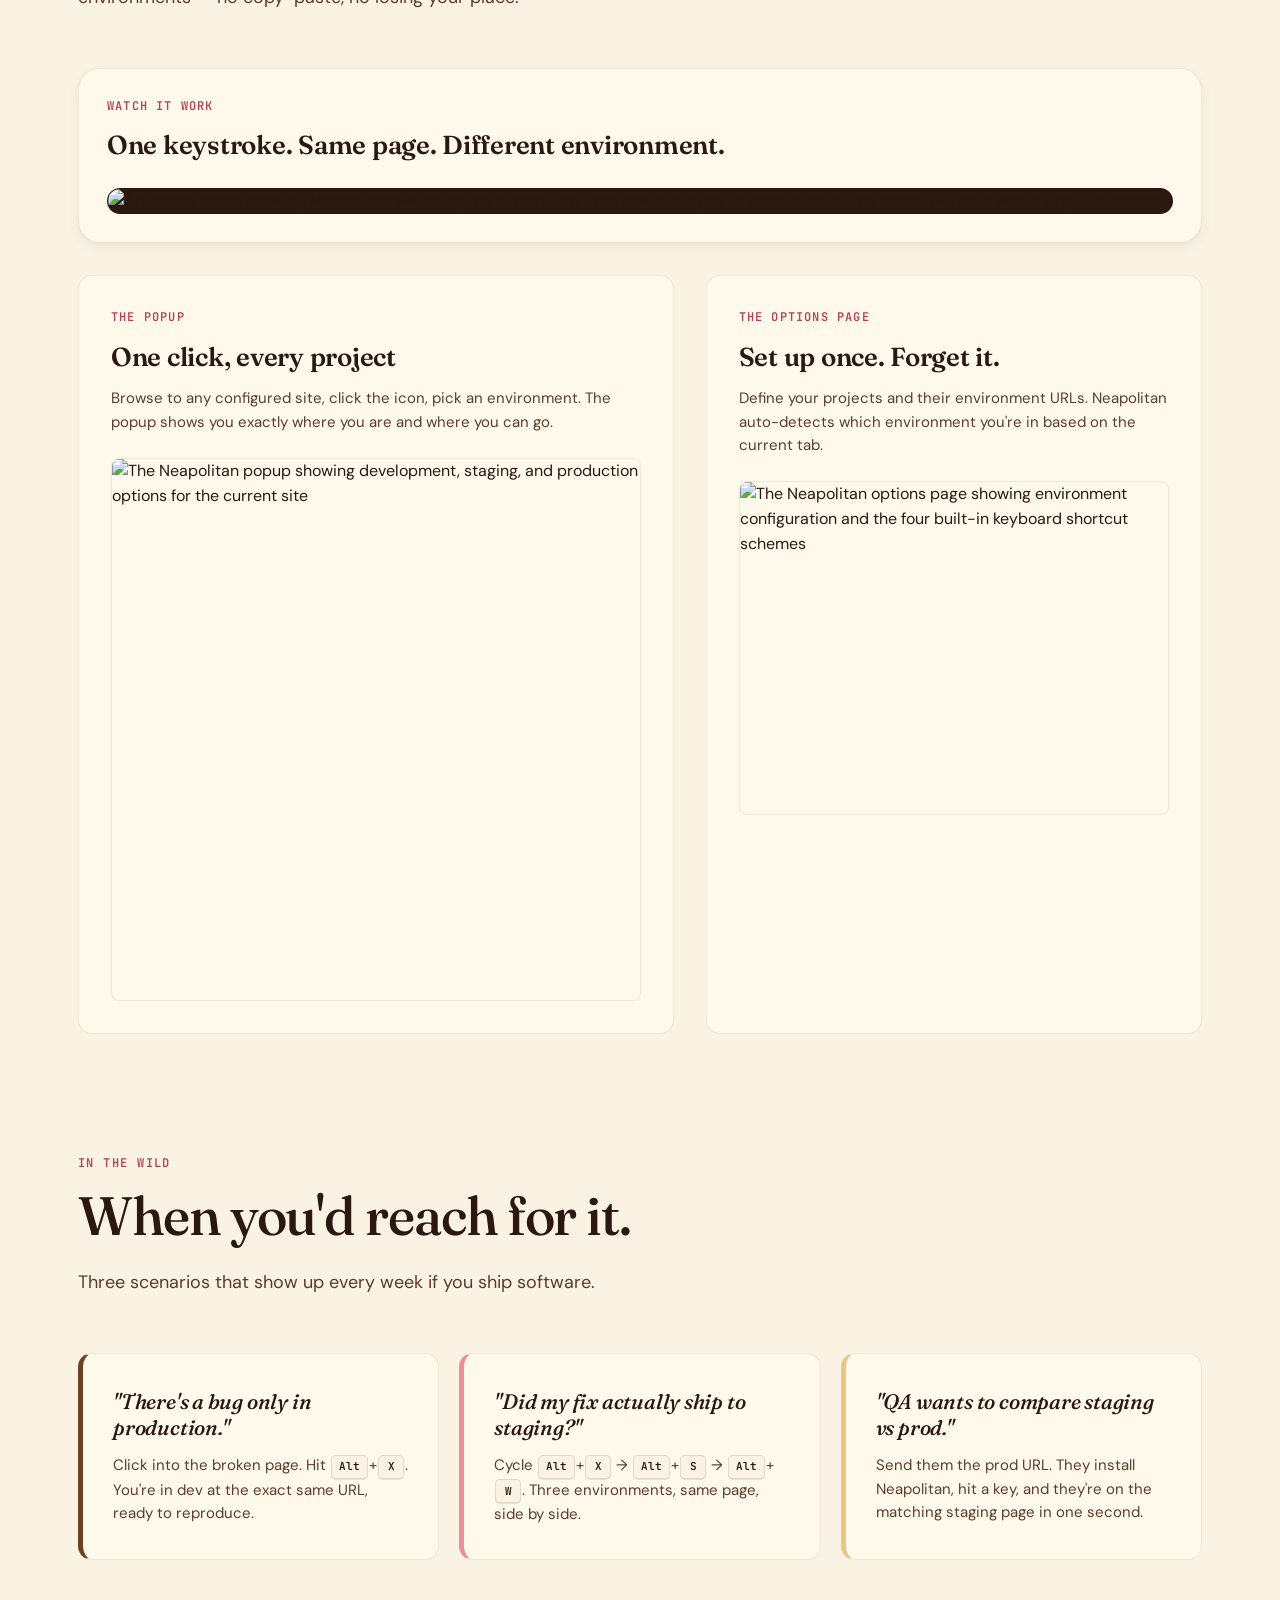
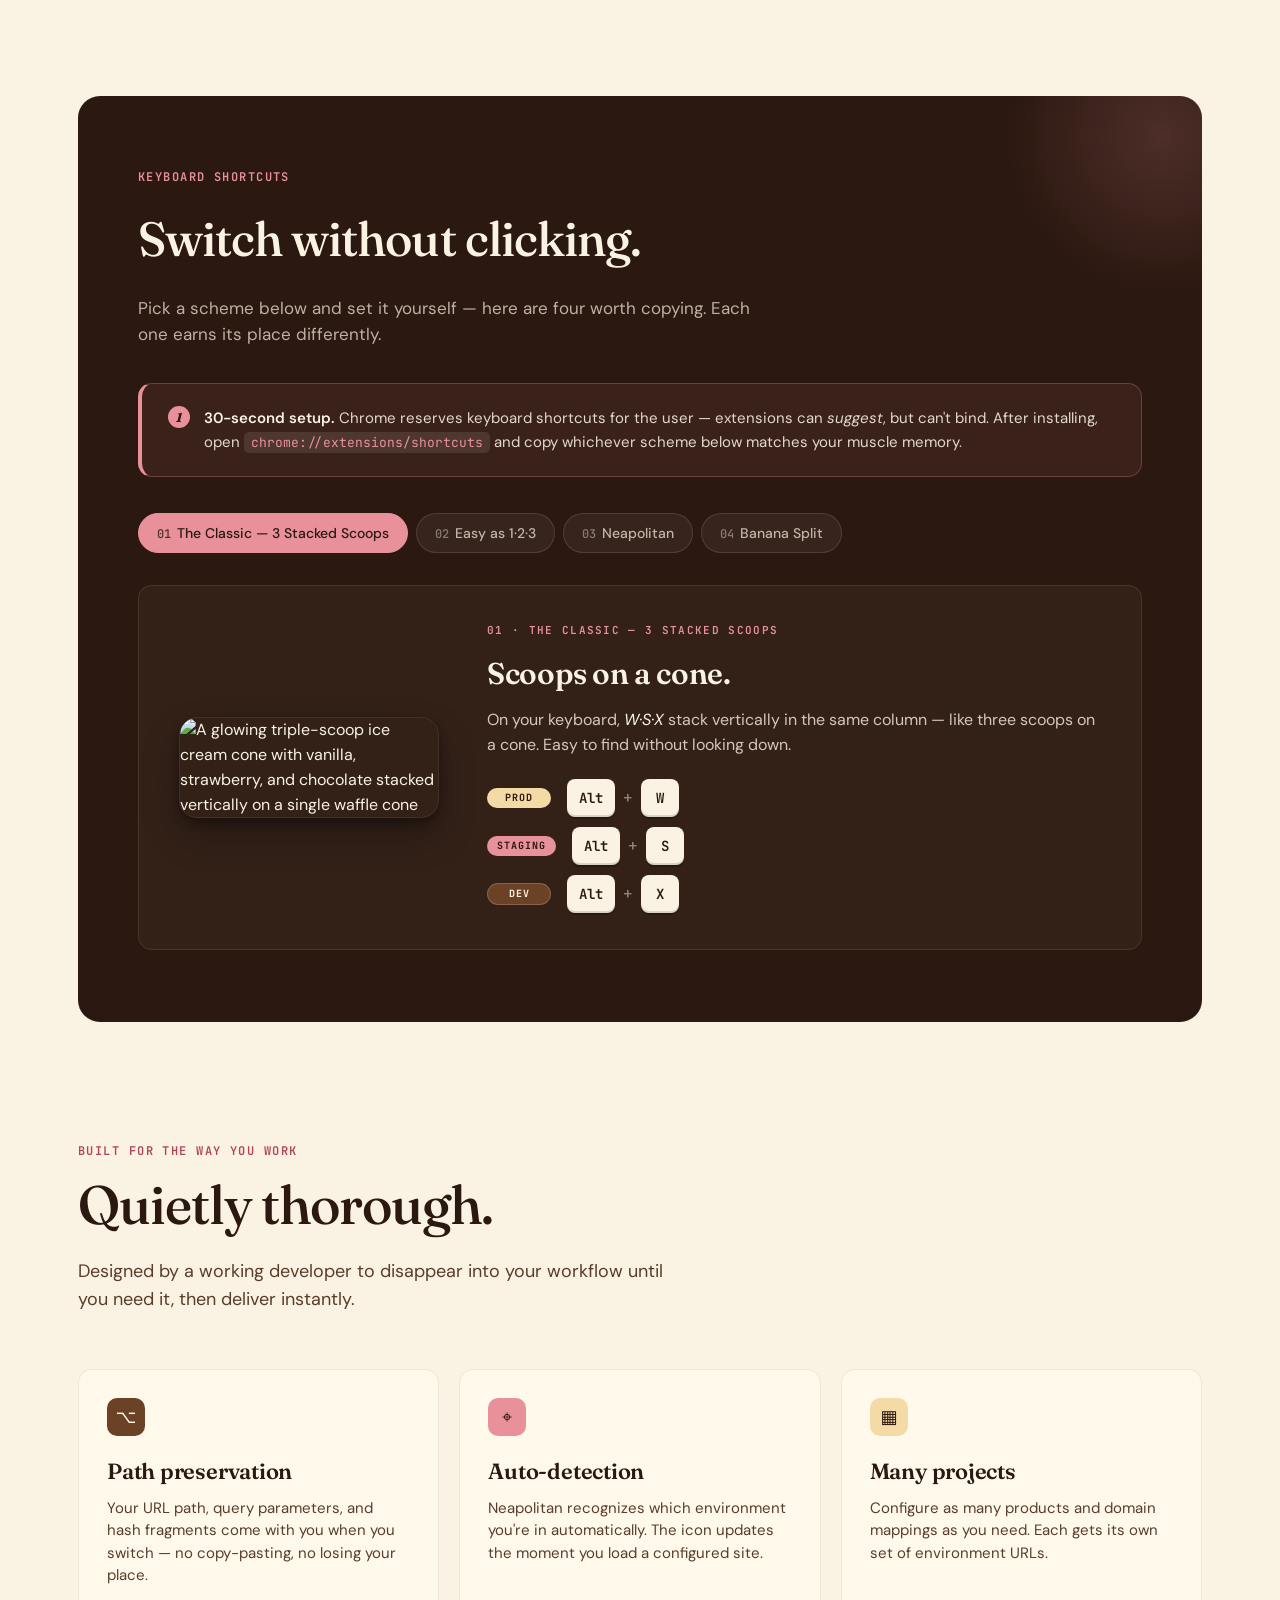
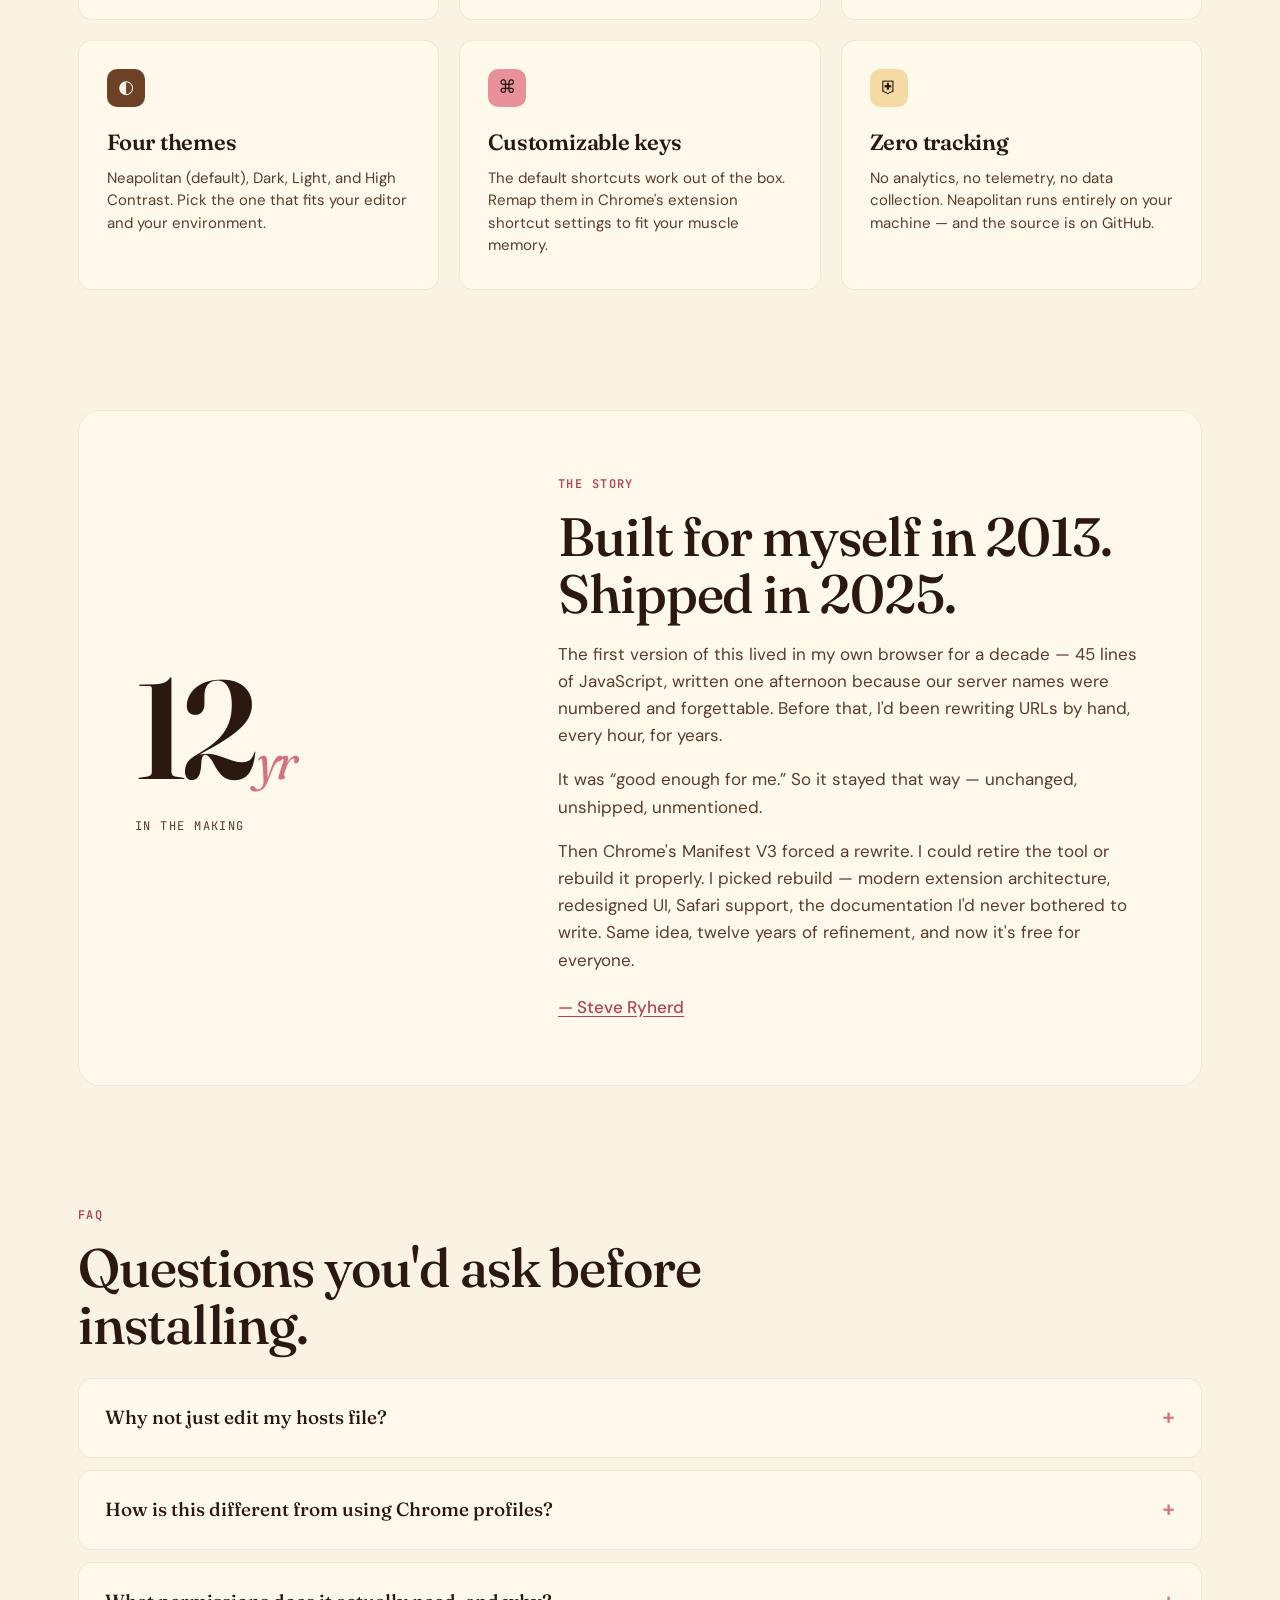
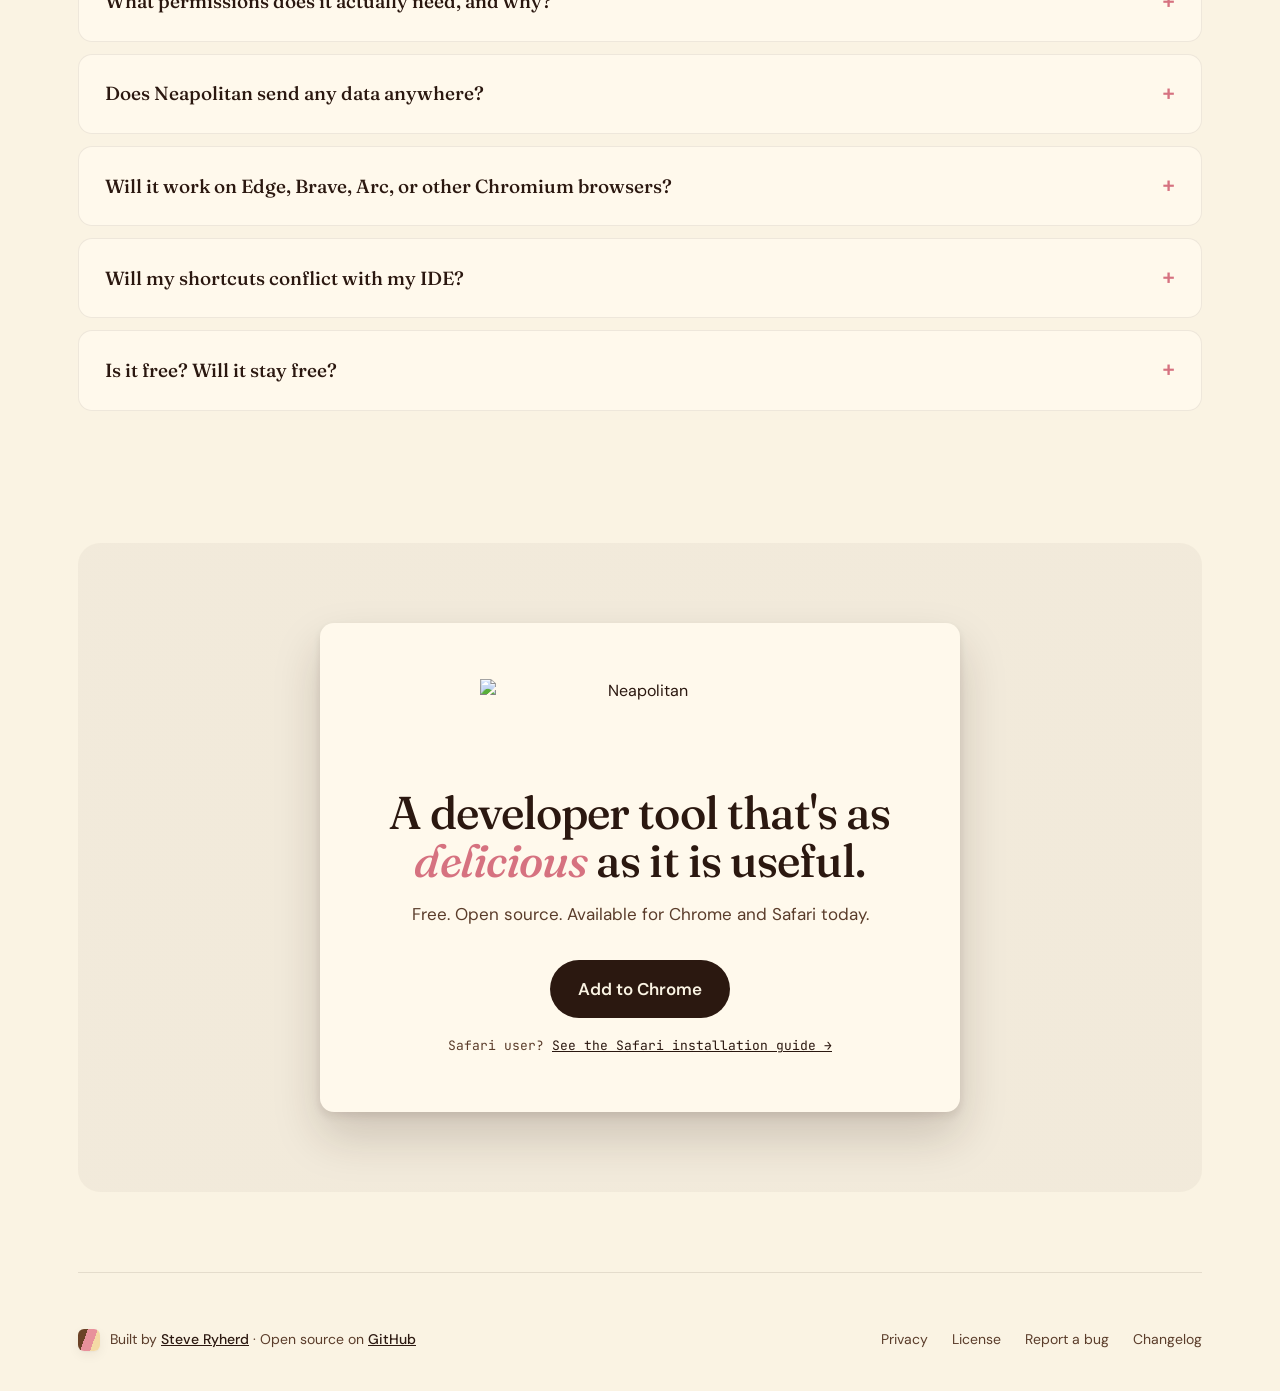
==== commit 5cf2e951: "Updating website" ====
--- a/docs/index.html
+++ b/docs/index.html
@@ -65,6 +65,10 @@
       --vanilla-deep: #E8C684;
       --strawberry: #E8919B;
       --strawberry-deep: #D67280;
+      /* Label-safe rose — darker for small mono eyebrows so they clear
+         WCAG AA (4.5:1) on cream. Keep --strawberry-deep for large display
+         italics where 3:1 is sufficient. */
+      --strawberry-label: #B14457;
       --chocolate: #6B4226;
       --chocolate-deep: #4A2D1A;
       --ink: #2B1810;
@@ -114,7 +118,7 @@
     .logo {
       display: flex;
       align-items: center;
-      gap: 12px;
+      gap: 14px;
       font-family: 'Fraunces', serif;
       font-weight: 700;
       font-size: 22px;
@@ -124,10 +128,25 @@
       line-height: 1;
     }
     .logo-mark {
-      width: 36px; height: 36px;
-      border-radius: 10px;
+      align-self: center;
+    }
+    .logo-wordmark {
+      display: block;
+      height: 88px;
+      width: auto;
+      /* Nudge the wordmark down to optically center against the box —
+         the script's tall ascenders make a strict-center alignment
+         read as top-heavy. */
+      position: relative;
+      top: 3px;
+    }
+    .logo-mark {
+      width: 44px; height: 44px;
+      border-radius: 12px;
+      /* Tilted stripes (110deg) give the mark a slight forward lean —
+         a hint of motion, like speed lines on the cone. */
       background:
-        linear-gradient(180deg,
+        linear-gradient(110deg,
           var(--chocolate) 0%, var(--chocolate) 33.3%,
           var(--strawberry) 33.3%, var(--strawberry) 66.6%,
           var(--vanilla-warm) 66.6%, var(--vanilla-warm) 100%);
@@ -195,7 +214,7 @@
       font-family: 'JetBrains Mono', monospace;
       font-size: 13px;
       font-weight: 500;
-      color: var(--strawberry-deep);
+      color: var(--strawberry-label);
       letter-spacing: 0.08em;
       text-transform: uppercase;
       margin-bottom: 20px;
@@ -224,6 +243,20 @@
     }
     .hero .cta-row {
       display: flex; gap: 14px; flex-wrap: wrap;
+      align-items: center;
+    }
+    .hero .cta-row .github-link {
+      font-family: 'DM Sans', sans-serif;
+      font-size: 15px;
+      color: var(--ink-soft);
+      text-decoration: none;
+      padding: 8px 4px;
+      border-bottom: 1px solid transparent;
+      transition: color 0.15s, border-color 0.15s;
+    }
+    .hero .cta-row .github-link:hover {
+      color: var(--ink);
+      border-bottom-color: var(--ink);
     }
     .hero .meta {
       margin-top: 28px;
@@ -370,7 +403,7 @@
       font-weight: 600;
       letter-spacing: 0.12em;
       text-transform: uppercase;
-      color: var(--strawberry-deep);
+      color: var(--strawberry-label);
       margin-bottom: 16px;
     }
     .section-title {
@@ -389,6 +422,46 @@
       color: var(--ink-soft);
       max-width: 600px;
       margin-bottom: 56px;
+    }
+
+    /* ============ DEMO REEL (animated GIF, full width) ============ */
+    .demo-reel {
+      background: var(--cream-card);
+      border: 1px solid rgba(43, 24, 16, 0.08);
+      border-radius: var(--radius-lg);
+      padding: 28px;
+      margin-bottom: 32px;
+      box-shadow: var(--shadow-soft);
+    }
+    .demo-reel-label {
+      font-family: 'JetBrains Mono', monospace;
+      font-size: 12px;
+      font-weight: 600;
+      letter-spacing: 0.1em;
+      text-transform: uppercase;
+      color: var(--strawberry-label);
+      margin-bottom: 10px;
+    }
+    .demo-reel h3 {
+      font-family: 'Fraunces', serif;
+      font-weight: 600;
+      font-size: 26px;
+      letter-spacing: -0.01em;
+      color: var(--ink);
+      margin-bottom: 22px;
+    }
+    .demo-reel-frame {
+      width: 100%;
+      border-radius: var(--radius-md);
+      overflow: hidden;
+      border: 1px solid rgba(43, 24, 16, 0.08);
+      background: var(--ink);
+      display: block;
+    }
+    .demo-reel-frame img {
+      width: 100%;
+      height: auto;
+      display: block;
     }
 
     /* ============ SCREENSHOTS ============ */
@@ -412,7 +485,7 @@
       font-weight: 600;
       letter-spacing: 0.1em;
       text-transform: uppercase;
-      color: var(--strawberry-deep);
+      color: var(--strawberry-label);
       margin-bottom: 10px;
     }
     .screenshot-card h3 {
@@ -744,17 +817,18 @@
     }
 
     .setup-note {
-      margin-top: 36px;
-      padding: 20px 24px;
-      background: rgba(250, 243, 227, 0.05);
-      border: 1px solid rgba(250, 243, 227, 0.12);
+      margin: 0 0 36px;
+      padding: 22px 26px;
+      background: rgba(232, 145, 155, 0.08);
+      border: 1px solid rgba(232, 145, 155, 0.28);
+      border-left: 4px solid var(--strawberry);
       border-radius: var(--radius-md);
       display: flex;
       gap: 14px;
       align-items: flex-start;
-      color: rgba(250, 243, 227, 0.78);
-      font-size: 14px;
-      line-height: 1.55;
+      color: rgba(250, 243, 227, 0.88);
+      font-size: 15px;
+      line-height: 1.6;
     }
     .setup-note strong { color: var(--cream); font-weight: 600; }
     .setup-note code {
@@ -862,7 +936,7 @@
     }
     .story-text p { font-size: 17px; color: var(--ink-soft); margin-bottom: 1em; line-height: 1.6; }
     .story-text p:last-child { margin-bottom: 0; }
-    .story-text a { color: var(--strawberry-deep); font-weight: 500; text-decoration: underline; text-underline-offset: 3px; }
+    .story-text a { color: var(--strawberry-label); font-weight: 500; text-decoration: underline; text-underline-offset: 3px; }
 
     /* ============ FAQ ============ */
     .faq details {
@@ -930,6 +1004,12 @@
       border-radius: var(--radius-md);
       box-shadow: 0 4px 8px rgba(43, 24, 16, 0.10), 0 24px 48px rgba(43, 24, 16, 0.18);
     }
+    .install-wordmark {
+      display: block;
+      width: clamp(220px, 36vw, 320px);
+      height: auto;
+      margin: 0 auto 28px;
+    }
     .install h2 {
       font-family: 'Fraunces', serif;
       font-weight: 500;
@@ -964,8 +1044,25 @@
       flex-wrap: wrap;
       gap: 20px;
     }
-    footer .made-by { font-size: 14px; color: var(--ink-soft); }
+    footer .made-by {
+      font-size: 14px;
+      color: var(--ink-soft);
+      display: flex;
+      align-items: center;
+      gap: 10px;
+    }
     footer .made-by a { color: var(--ink); font-weight: 500; }
+    footer .footer-mark {
+      width: 22px; height: 22px;
+      border-radius: 6px;
+      background:
+        linear-gradient(110deg,
+          var(--chocolate) 0%, var(--chocolate) 33.3%,
+          var(--strawberry) 33.3%, var(--strawberry) 66.6%,
+          var(--vanilla-warm) 66.6%, var(--vanilla-warm) 100%);
+      box-shadow: var(--shadow-soft);
+      flex-shrink: 0;
+    }
     footer .foot-links { display: flex; gap: 24px; font-size: 14px; }
     footer .foot-links a { color: var(--ink-soft); text-decoration: none; }
     footer .foot-links a:hover { color: var(--ink); }
@@ -1043,9 +1140,9 @@
 
     <!-- ============ NAV ============ -->
     <nav>
-      <a href="/" class="logo">
+      <a href="/" class="logo" aria-label="Neapolitan — home">
         <span class="logo-mark" aria-hidden="true"></span>
-        Neapolitan
+        <img class="logo-wordmark" src="/assets/img/wordmark.png" alt="Neapolitan">
       </a>
       <div class="links">
         <a href="#how">How it works</a>
@@ -1065,7 +1162,7 @@
           <p class="lede">Compare any page across development, staging, and production in a single keystroke. Path, query string, and hash come with you — so you can spot the difference without losing your place.</p>
           <div class="cta-row">
             <a href="https://chromewebstore.google.com/detail/neapolitan-domain-switcher/pbmeeanefgoglnbaikepdhmdjhohodbc" class="btn btn-primary btn-lg">Add to Chrome — Free</a>
-            <a href="https://github.com/SteveRyherd/neapolitan" class="btn btn-secondary btn-lg">View on GitHub</a>
+            <a href="https://github.com/SteveRyherd/neapolitan" class="github-link">View source on GitHub →</a>
           </div>
           <div class="meta">
             <span class="dot"></span>
@@ -1123,6 +1220,16 @@
       <div class="section-eyebrow">How it works</div>
       <h2 class="section-title">Three environments. <em>One URL.</em></h2>
       <p class="section-sub">Configure your domains once. From then on, every URL path, query parameter, and hash fragment travels with you when you compare environments — no copy-paste, no losing your place.</p>
+
+      <!-- Animated demo: keystroke → environment swap, looped. -->
+      <div class="demo-reel">
+        <div class="demo-reel-label">Watch it work</div>
+        <h3>One keystroke. Same page. Different environment.</h3>
+        <div class="demo-reel-frame">
+          <img src="/assets/img/demo.gif" alt="Animated demo showing Neapolitan switching the current tab from dev to staging to production at the same URL path with a single keystroke" loading="lazy">
+        </div>
+      </div>
+
       <div class="screenshots">
         <div class="screenshot-card">
           <div class="label">The popup</div>
@@ -1148,7 +1255,7 @@
     <!-- ============ IN THE WILD / WORKFLOWS ============ -->
     <section class="section" style="padding-top: 0;">
       <div class="section-eyebrow">In the wild</div>
-      <h2 class="section-title">When you'd <em>reach for it.</em></h2>
+      <h2 class="section-title">When you'd reach for it.</h2>
       <p class="section-sub">Three scenarios that show up every week if you ship software.</p>
       <div class="workflow-grid">
         <div class="workflow w-choc">
@@ -1170,8 +1277,15 @@
     <section class="section" id="features" style="padding-top: 0;">
       <div class="shortcuts">
         <div class="section-eyebrow">Keyboard shortcuts</div>
-        <h2>Switch <em>without clicking.</em></h2>
-        <p class="sub">Chrome doesn't let extensions bind shortcuts for you — so out of the box, Neapolitan ships with <em>none</em>. You set them yourself at <code style="background: rgba(250,243,227,0.1); padding: 2px 7px; border-radius: 5px; font-family: 'JetBrains Mono', monospace; color: var(--strawberry); font-size: 14px;">chrome://extensions/shortcuts</code>. Here are four schemes I recommend — each one earns its place differently.</p>
+        <h2>Switch without clicking.</h2>
+        <p class="sub">Pick a scheme below and set it yourself — here are four worth copying. Each one earns its place differently.</p>
+
+        <!-- 30-second setup banner: lifted above the carousel so the
+             "no defaults" reality is the first thing the visitor sees. -->
+        <div class="setup-note">
+          <span class="setup-icon">1</span>
+          <span><strong>30-second setup.</strong> Chrome reserves keyboard shortcuts for the user — extensions can <em>suggest</em>, but can't bind. After installing, open <code>chrome://extensions/shortcuts</code> and copy whichever scheme below matches your muscle memory.</span>
+        </div>
 
         <!-- Tab navigation -->
         <div class="scheme-tabs" id="schemeTabs" role="tablist">
@@ -1266,11 +1380,6 @@
           </article>
 
         </div>
-
-        <div class="setup-note">
-          <span class="setup-icon">i</span>
-          <span><strong>Why no defaults?</strong> Chrome reserves keyboard shortcut binding for the user — extensions can <em>suggest</em>, but can't bind. After installing, head to <code>chrome://extensions/shortcuts</code> and pick whichever scheme above matches your muscle memory. Takes about 30 seconds.</span>
-        </div>
       </div>
     </section>
 
@@ -1323,8 +1432,9 @@
         <div class="story-text">
           <div class="section-eyebrow">The story</div>
           <h2 class="section-title" style="margin-bottom: 18px;">Built for myself in 2013. Shipped in 2025.</h2>
-          <p>The first version of this lived in my own browser for about a decade — a private dev tool I built because comparing the same page across our three environments meant copy-pasting URLs all day. I was rewriting URLs in my head, every hour, for years. It worked well enough that I never bothered to release it.</p>
-          <p>Manifest V3 changed that. Rather than retire the tool, I dragged the whole thing into the modern Chrome extension architecture, redesigned the UI, added Safari support, wrote the docs I never had, and put it on the store. Same idea, twelve years of refinement, and now it's free for everyone.</p>
+          <p>The first version of this lived in my own browser for a decade — 45 lines of JavaScript, written one afternoon because our server names were numbered and forgettable. Before that, I'd been rewriting URLs by hand, every hour, for years.</p>
+          <p>It was &ldquo;good enough for me.&rdquo; So it stayed that way — unchanged, unshipped, unmentioned.</p>
+          <p>Then Chrome's Manifest V3 forced a rewrite. I could retire the tool or rebuild it properly. I picked rebuild — modern extension architecture, redesigned UI, Safari support, the documentation I'd never bothered to write. Same idea, twelve years of refinement, and now it's free for everyone.</p>
           <p style="margin-top: 20px;"><a href="https://steveryherd.com" rel="author">— Steve Ryherd</a></p>
         </div>
       </div>
@@ -1333,7 +1443,7 @@
     <!-- ============ FAQ ============ -->
     <section class="section faq" id="faq" style="padding-top: 0;">
       <div class="section-eyebrow">FAQ</div>
-      <h2 class="section-title">Questions you'd ask <em>before installing.</em></h2>
+      <h2 class="section-title">Questions you'd ask before installing.</h2>
 
       <details>
         <summary>Why not just edit my hosts file?</summary>
@@ -1388,6 +1498,7 @@
     <!-- ============ INSTALL CTA ============ -->
     <div class="install">
       <div class="install-inner">
+        <img class="install-wordmark" src="/assets/img/wordmark.png" alt="Neapolitan" width="478" height="123">
         <h2>A developer tool that's as <em>delicious</em> as it is useful.</h2>
         <p>Free. Open source. Available for Chrome and Safari today.</p>
         <a href="https://chromewebstore.google.com/detail/neapolitan-domain-switcher/pbmeeanefgoglnbaikepdhmdjhohodbc" class="btn btn-primary btn-lg">Add to Chrome</a>
@@ -1400,7 +1511,8 @@
     <!-- ============ FOOTER ============ -->
     <footer>
       <div class="made-by">
-        Built by <a href="https://steveryherd.com">Steve Ryherd</a> · Open source on <a href="https://github.com/SteveRyherd/neapolitan">GitHub</a>
+        <span class="footer-mark" aria-hidden="true"></span>
+        <span>Built by <a href="https://steveryherd.com">Steve Ryherd</a> · Open source on <a href="https://github.com/SteveRyherd/neapolitan">GitHub</a></span>
       </div>
       <div class="foot-links">
         <a href="/privacy.html">Privacy</a>
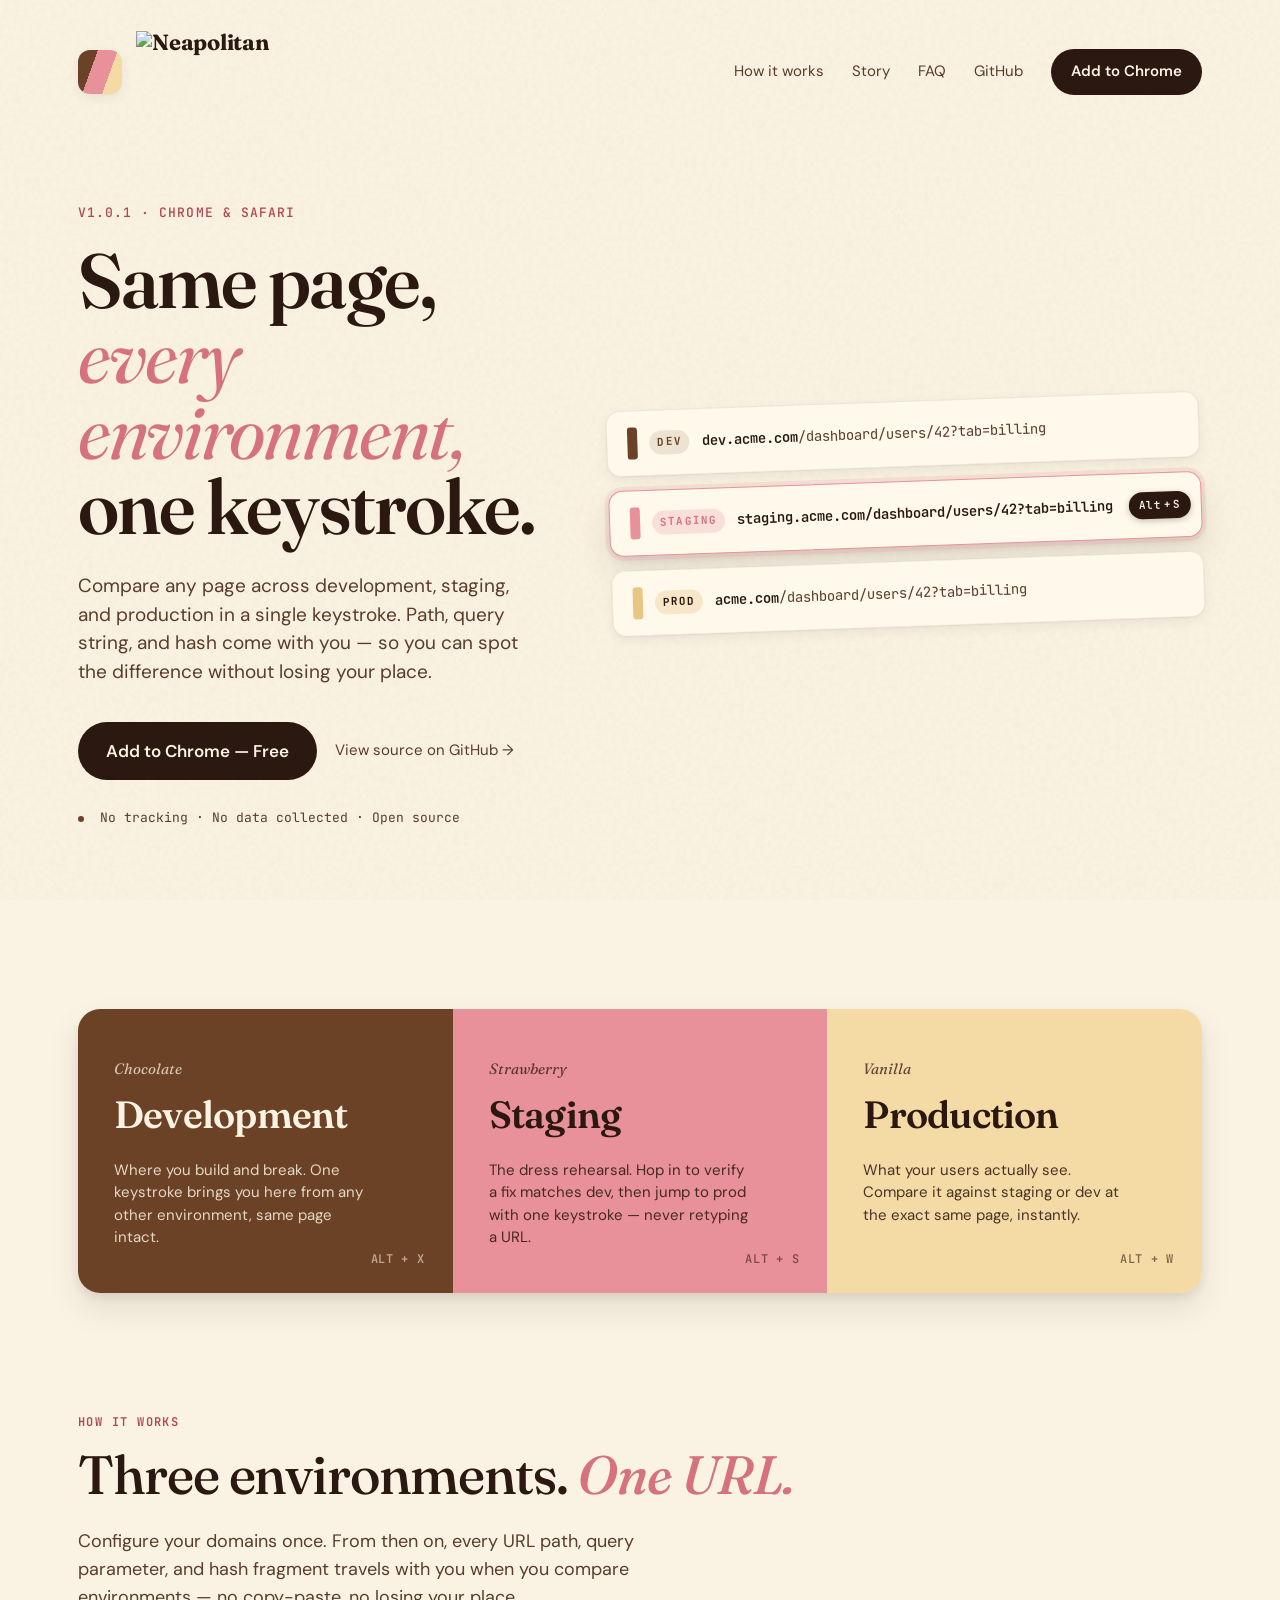
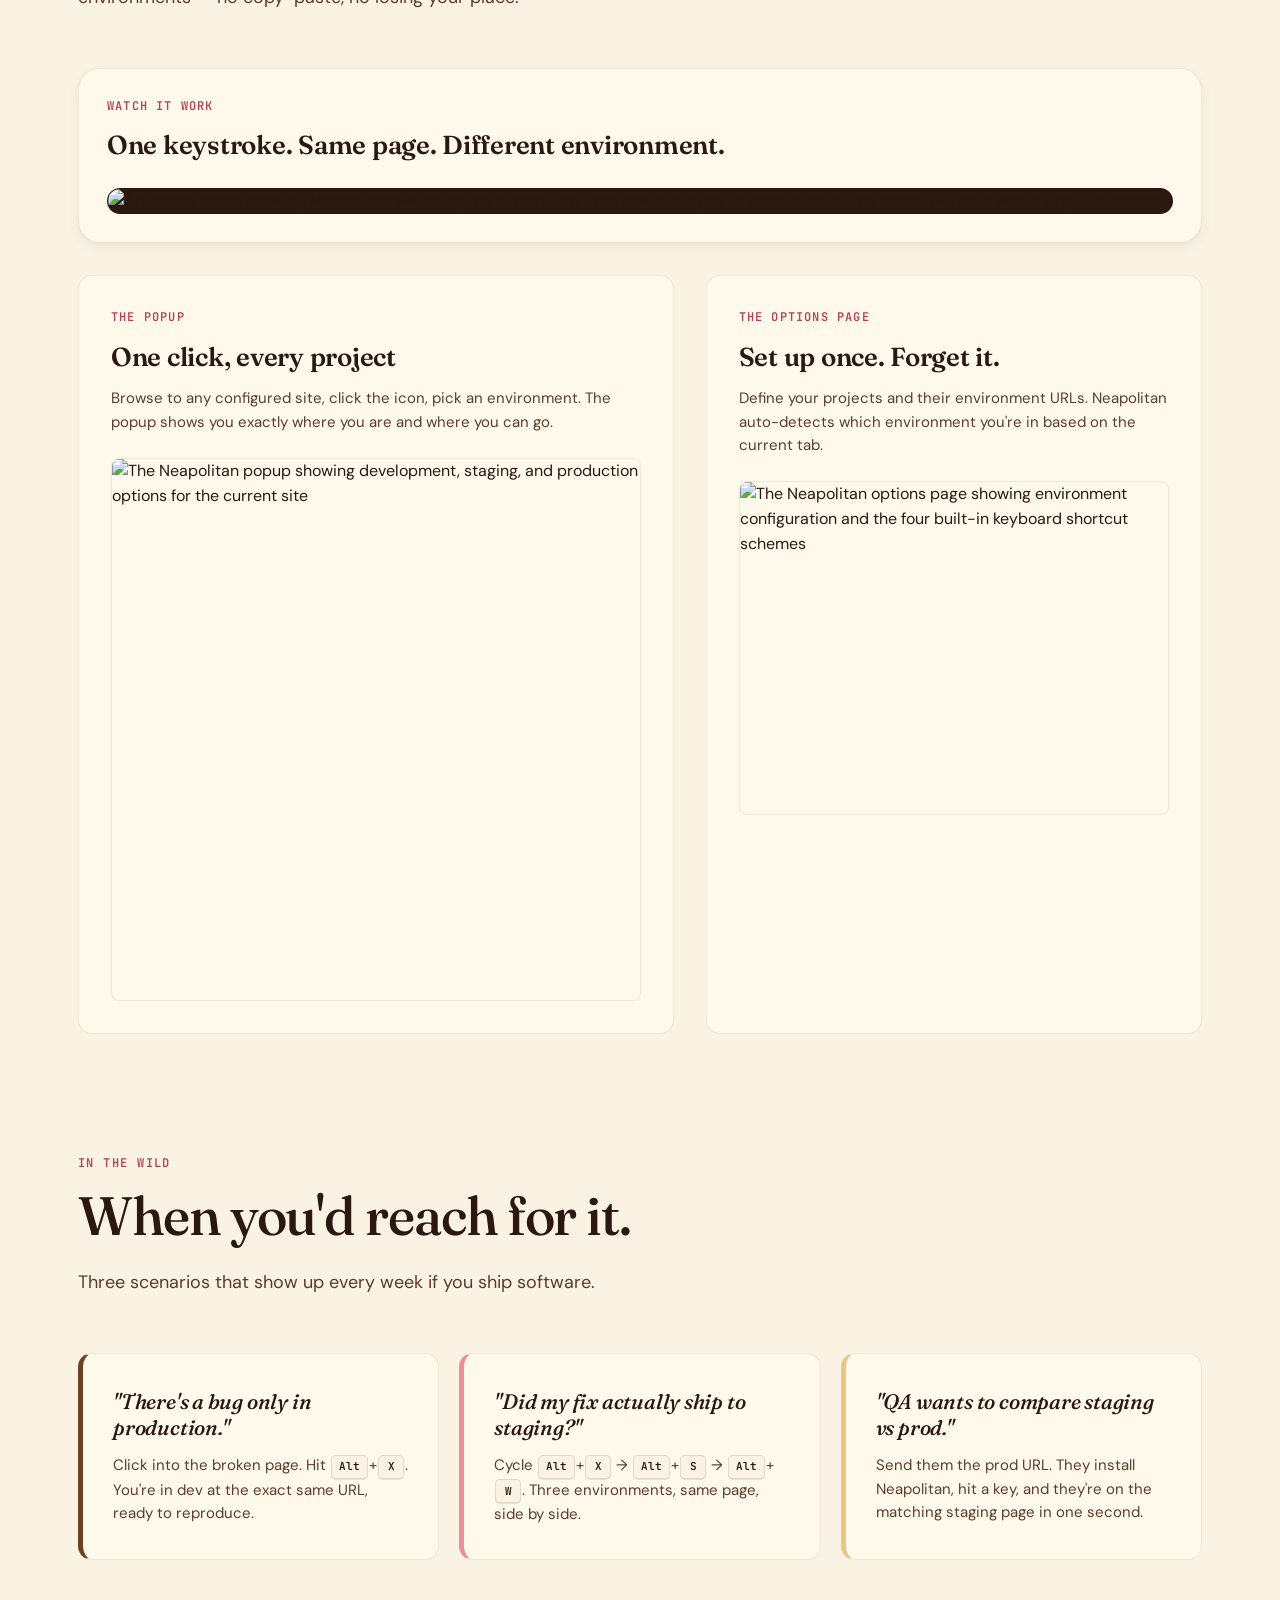
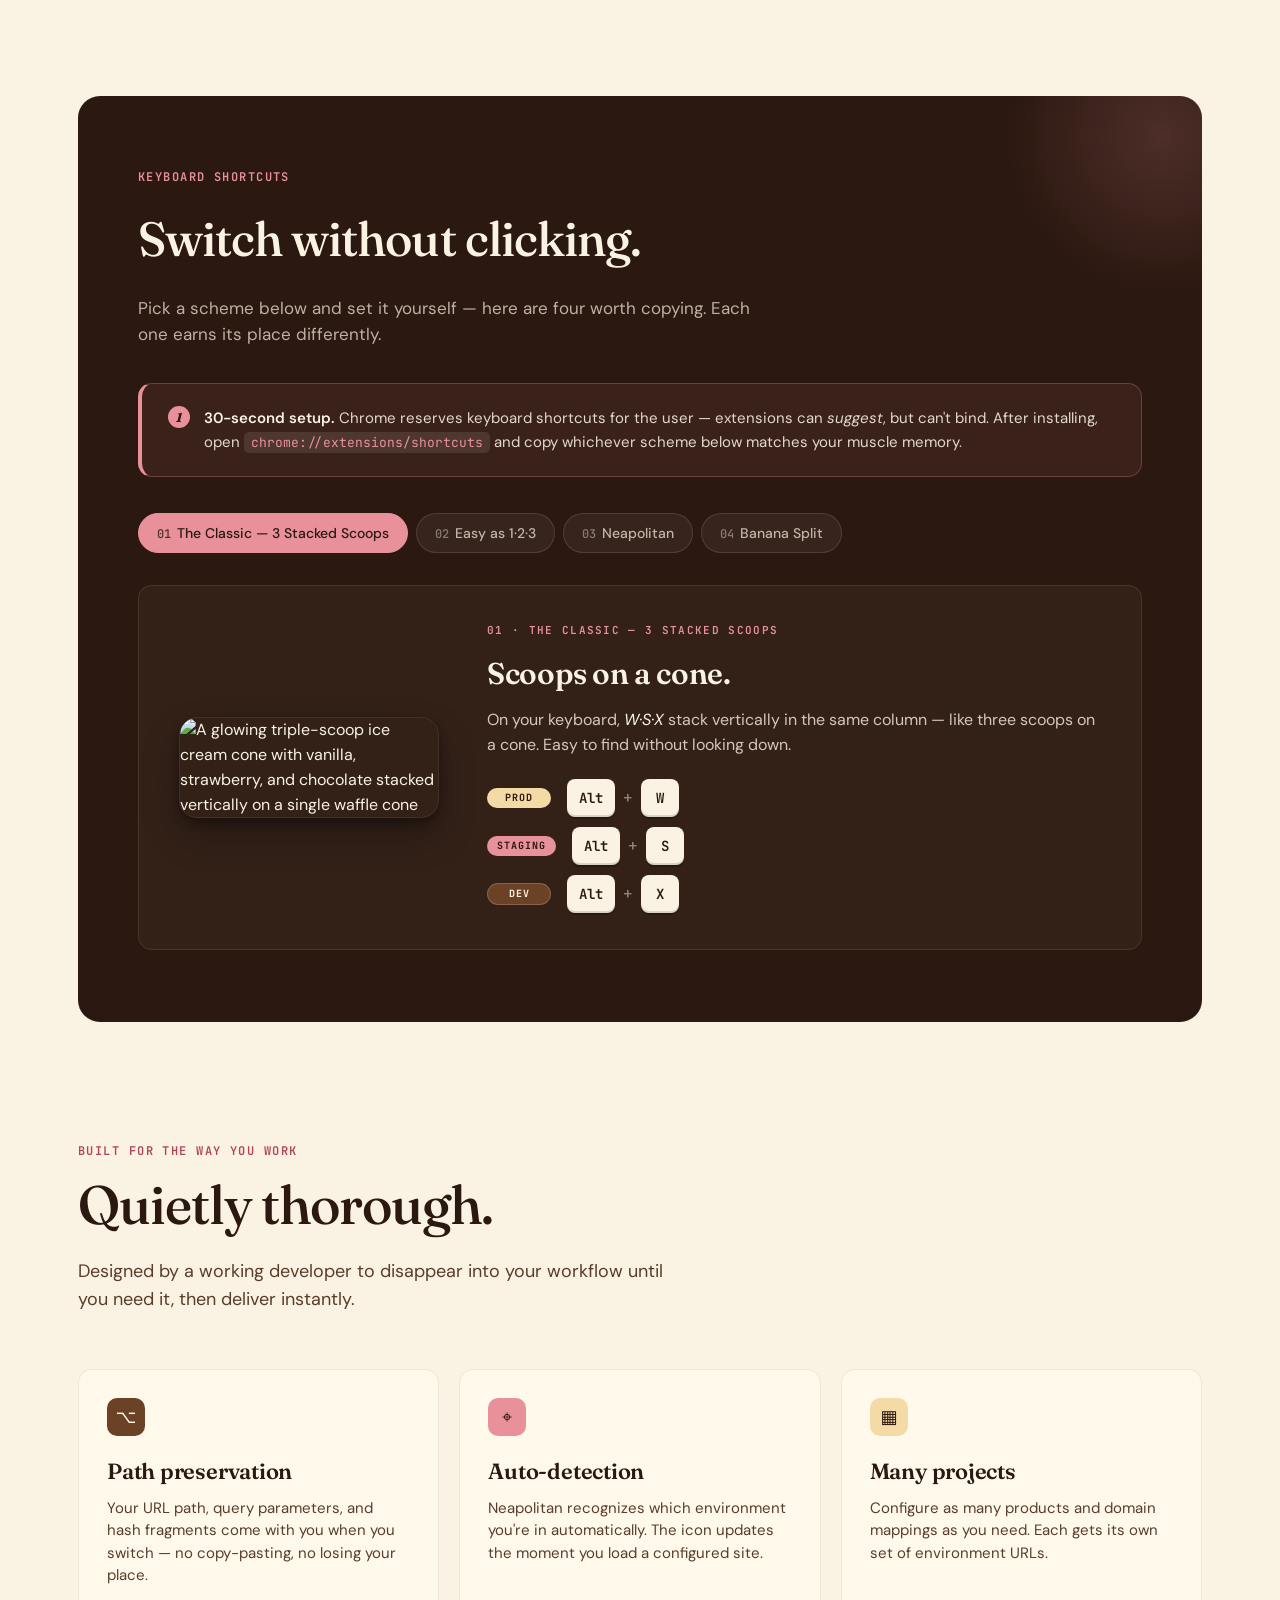
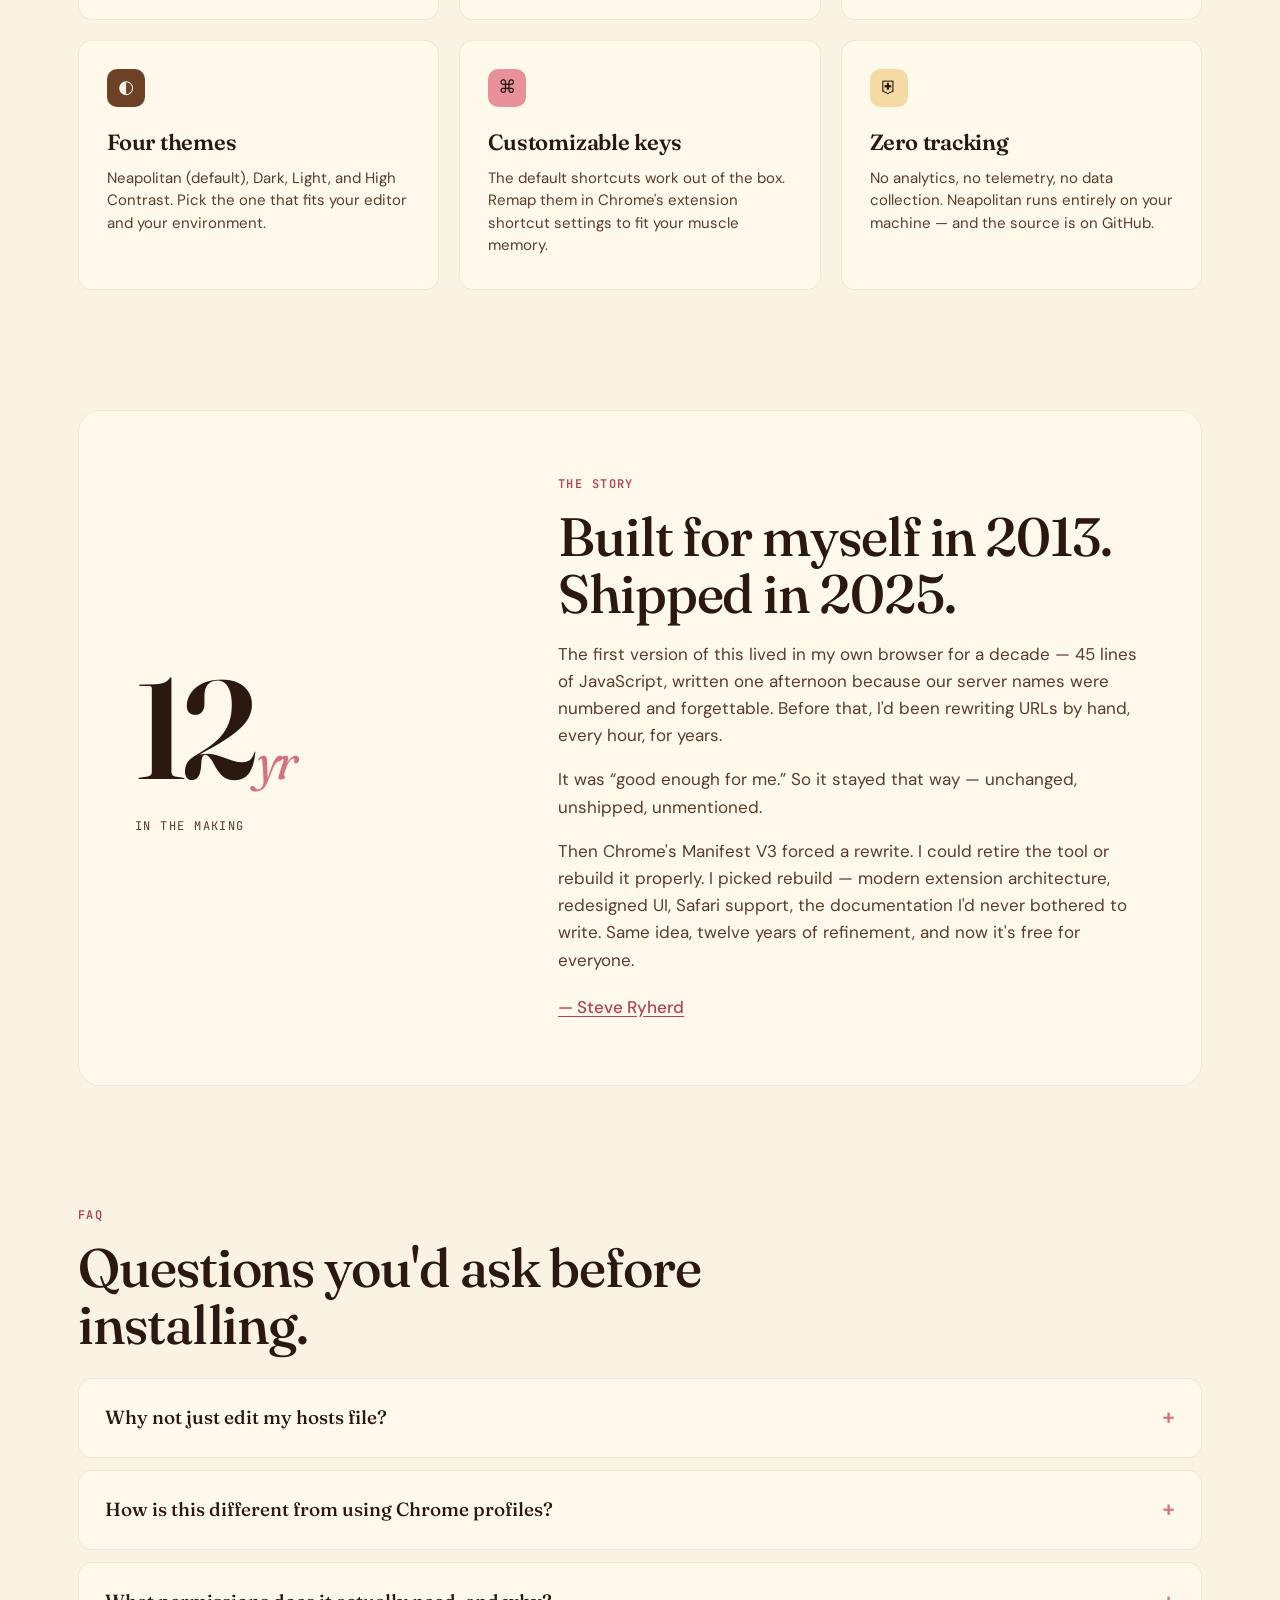
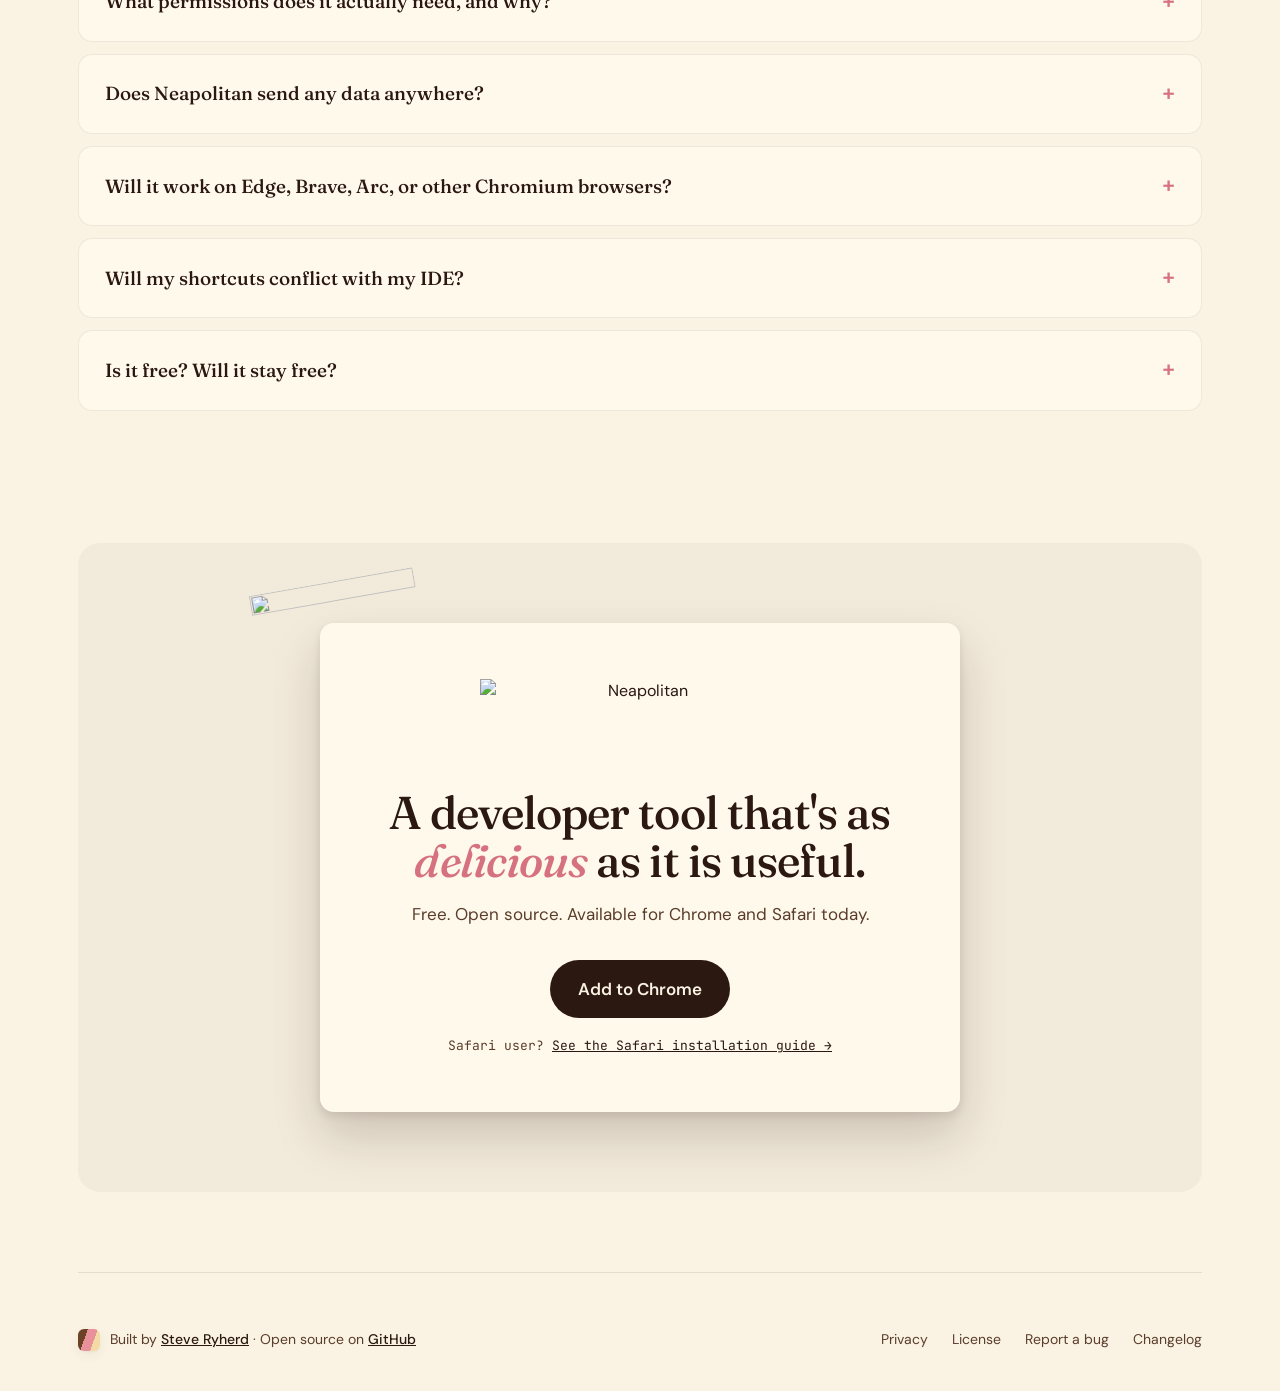
==== commit 56fec80e: "docs: animated award ribbon hover swap (flat to folded)" ====
--- a/docs/index.html
+++ b/docs/index.html
@@ -1003,6 +1003,7 @@
       padding: 56px 40px;
       border-radius: var(--radius-md);
       box-shadow: 0 4px 8px rgba(43, 24, 16, 0.10), 0 24px 48px rgba(43, 24, 16, 0.18);
+      position: relative;
     }
     .install-wordmark {
       display: block;
@@ -1010,6 +1011,35 @@
       height: auto;
       margin: 0 auto 28px;
     }
+    /* Award-ribbon "Best in Show" sticker — anchored to the cream
+       card with translate(-50%, -50%) so it straddles the top-left
+       corner. Both `top` and `left` are viewport-responsive: `left`
+       shrinks (50px on phones → 10px on desktop) so the ribbon hugs
+       the corner more tightly on wide screens, while `top` grows
+       (20px on phones → 40px on desktop) so it doesn't crowd the
+       wordmark on smaller layouts. pointer-events:none so it can't
+       steal clicks. */
+    .install-award {
+      position: absolute;
+      top: clamp(20px, 5vw, 40px);
+      left: clamp(10px, 76px - 4vw, 50px);
+      width: clamp(120px, 13vw, 170px);
+      height: auto;
+      transform: translate(-50%, -50%) rotate(-10deg);
+      z-index: 2;
+    }
+    .install-award picture { display: block; }
+    .install-award img { display: block; width: 100%; height: auto; }
+    /* Second picture (folded-back state) is stacked on top, hidden by default.
+       Hard swap on hover — no crossfade, since the transparent fold area
+       would let the flat version show through during any transition. */
+    .install-award picture + picture {
+      position: absolute;
+      inset: 0;
+      visibility: hidden;
+    }
+    .install-award:hover picture:first-child { visibility: hidden; }
+    .install-award:hover picture + picture { visibility: visible; }
     .install h2 {
       font-family: 'Fraunces', serif;
       font-weight: 500;
@@ -1126,12 +1156,26 @@
       section.section { padding: 80px 0; }
       nav .links { gap: 16px; }
       nav .links a:not(.btn) { display: none; }
+      /* Shrink the nav CTA on mobile so it fits on one line next to
+         the wordmark — full-size desktop padding wraps to two lines
+         on iPhone-width viewports. */
+      nav .links .btn {
+        padding: 8px 14px;
+        font-size: 13px;
+        white-space: nowrap;
+      }
       .install { padding: 48px 20px; }
       .install-inner { padding: 40px 24px; }
       .shortcuts { padding: 48px 28px; }
     }
     @media (max-width: 480px) {
       .hero h1 { font-size: clamp(36px, 12vw, 50px); }
+      /* Shrink the nav lockup on iPhone-sized viewports — the 88px
+         wordmark crowds a 375px-wide nav. Halving keeps it readable
+         without dominating the top of the fold. */
+      .logo { gap: 10px; }
+      .logo-mark { width: 36px; height: 36px; border-radius: 10px; }
+      .logo-wordmark { height: 44px; top: 2px; }
     }
   </style>
 </head>
@@ -1302,7 +1346,7 @@
             <div class="scheme-image">
               <picture>
                 <source srcset="/assets/img/scheme-stack.webp" type="image/webp">
-                <img src="/assets/img/scheme-stack.png" alt="A glowing triple-scoop ice cream cone with vanilla, strawberry, and chocolate stacked vertically on a single waffle cone" loading="lazy">
+                <img src="/assets/img/scheme-stack.png" alt="A glowing triple-scoop ice cream cone with vanilla, strawberry, and chocolate stacked vertically on a single waffle cone" loading="lazy" width="520" height="520">
               </picture>
             </div>
             <div class="scheme-body">
@@ -1321,7 +1365,7 @@
             <div class="scheme-image">
               <picture>
                 <source srcset="/assets/img/scheme-counting.webp" type="image/webp">
-                <img src="/assets/img/scheme-counting.png" alt="Three glowing single-scoop ice cream cones in a row — chocolate, strawberry, vanilla — like counting one, two, three" loading="lazy">
+                <img src="/assets/img/scheme-counting.png" alt="Three glowing single-scoop ice cream cones in a row — chocolate, strawberry, vanilla — like counting one, two, three" loading="lazy" width="520" height="520">
               </picture>
             </div>
             <div class="scheme-body">
@@ -1340,7 +1384,7 @@
             <div class="scheme-image">
               <picture>
                 <source srcset="/assets/img/scheme-familiar.webp" type="image/webp">
-                <img src="/assets/img/scheme-familiar.png" alt="A glowing golden tub of Neapolitan ice cream with chocolate, strawberry, and vanilla compartments side by side" loading="lazy">
+                <img src="/assets/img/scheme-familiar.png" alt="A glowing golden tub of Neapolitan ice cream with chocolate, strawberry, and vanilla compartments side by side" loading="lazy" width="520" height="520">
               </picture>
             </div>
             <div class="scheme-body">
@@ -1359,7 +1403,7 @@
             <div class="scheme-image">
               <picture>
                 <source srcset="/assets/img/scheme-banana.webp" type="image/webp">
-                <img src="/assets/img/scheme-banana.png" alt="A banana split in a blue dish — chocolate, vanilla, and strawberry scoops nestled between two banana halves, topped with a cherry and wafer sticks" loading="lazy">
+                <img src="/assets/img/scheme-banana.png" alt="A banana split in a blue dish — chocolate, vanilla, and strawberry scoops nestled between two banana halves, topped with a cherry and wafer sticks" loading="lazy" width="520" height="520">
               </picture>
             </div>
             <div class="scheme-body">
@@ -1498,6 +1542,16 @@
     <!-- ============ INSTALL CTA ============ -->
     <div class="install">
       <div class="install-inner">
+        <div class="install-award" aria-hidden="true">
+          <picture>
+            <source srcset="/assets/img/award-ribbon_nofold.webp" type="image/webp">
+            <img src="/assets/img/award-ribbon_nofold.png" alt="" width="765" height="759">
+          </picture>
+          <picture>
+            <source srcset="/assets/img/award-ribbon_realistic.webp" type="image/webp">
+            <img src="/assets/img/award-ribbon_realistic.png" alt="" width="765" height="759">
+          </picture>
+        </div>
         <img class="install-wordmark" src="/assets/img/wordmark.png" alt="Neapolitan" width="478" height="123">
         <h2>A developer tool that's as <em>delicious</em> as it is useful.</h2>
         <p>Free. Open source. Available for Chrome and Safari today.</p>
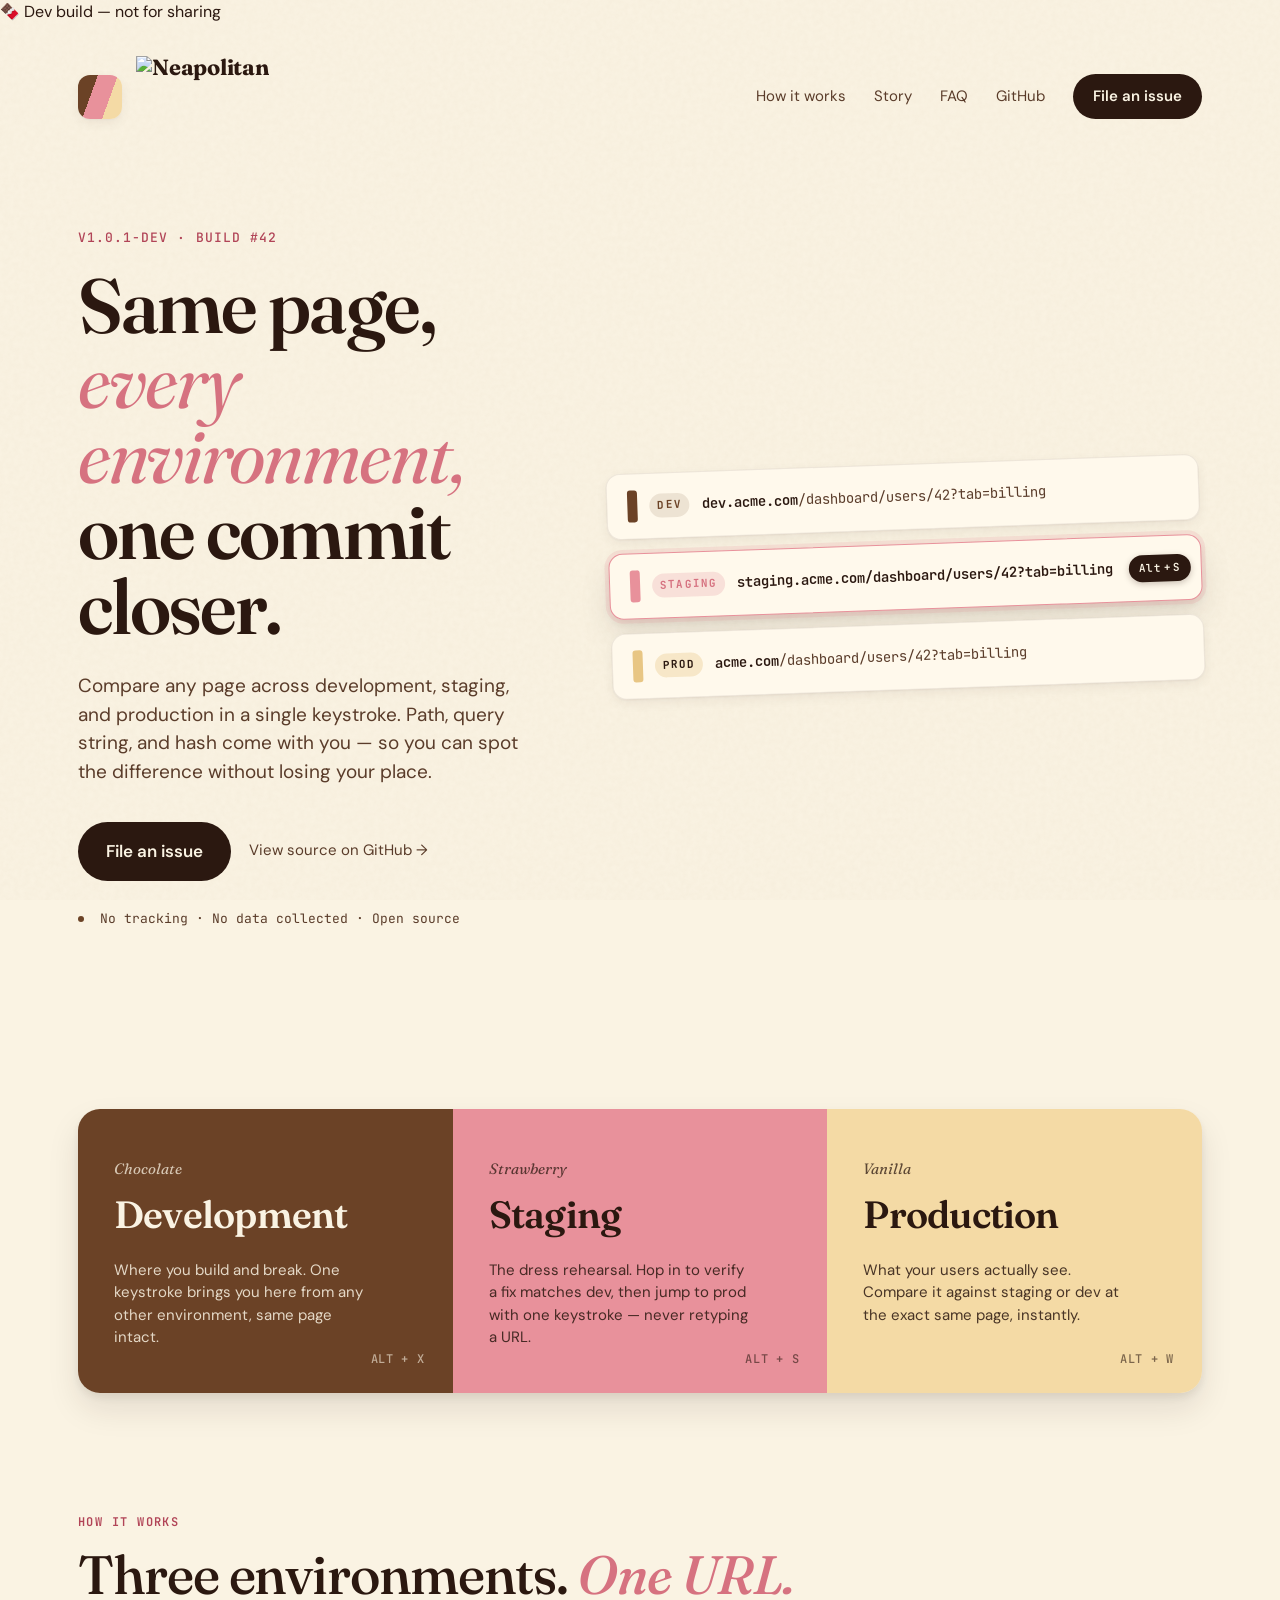
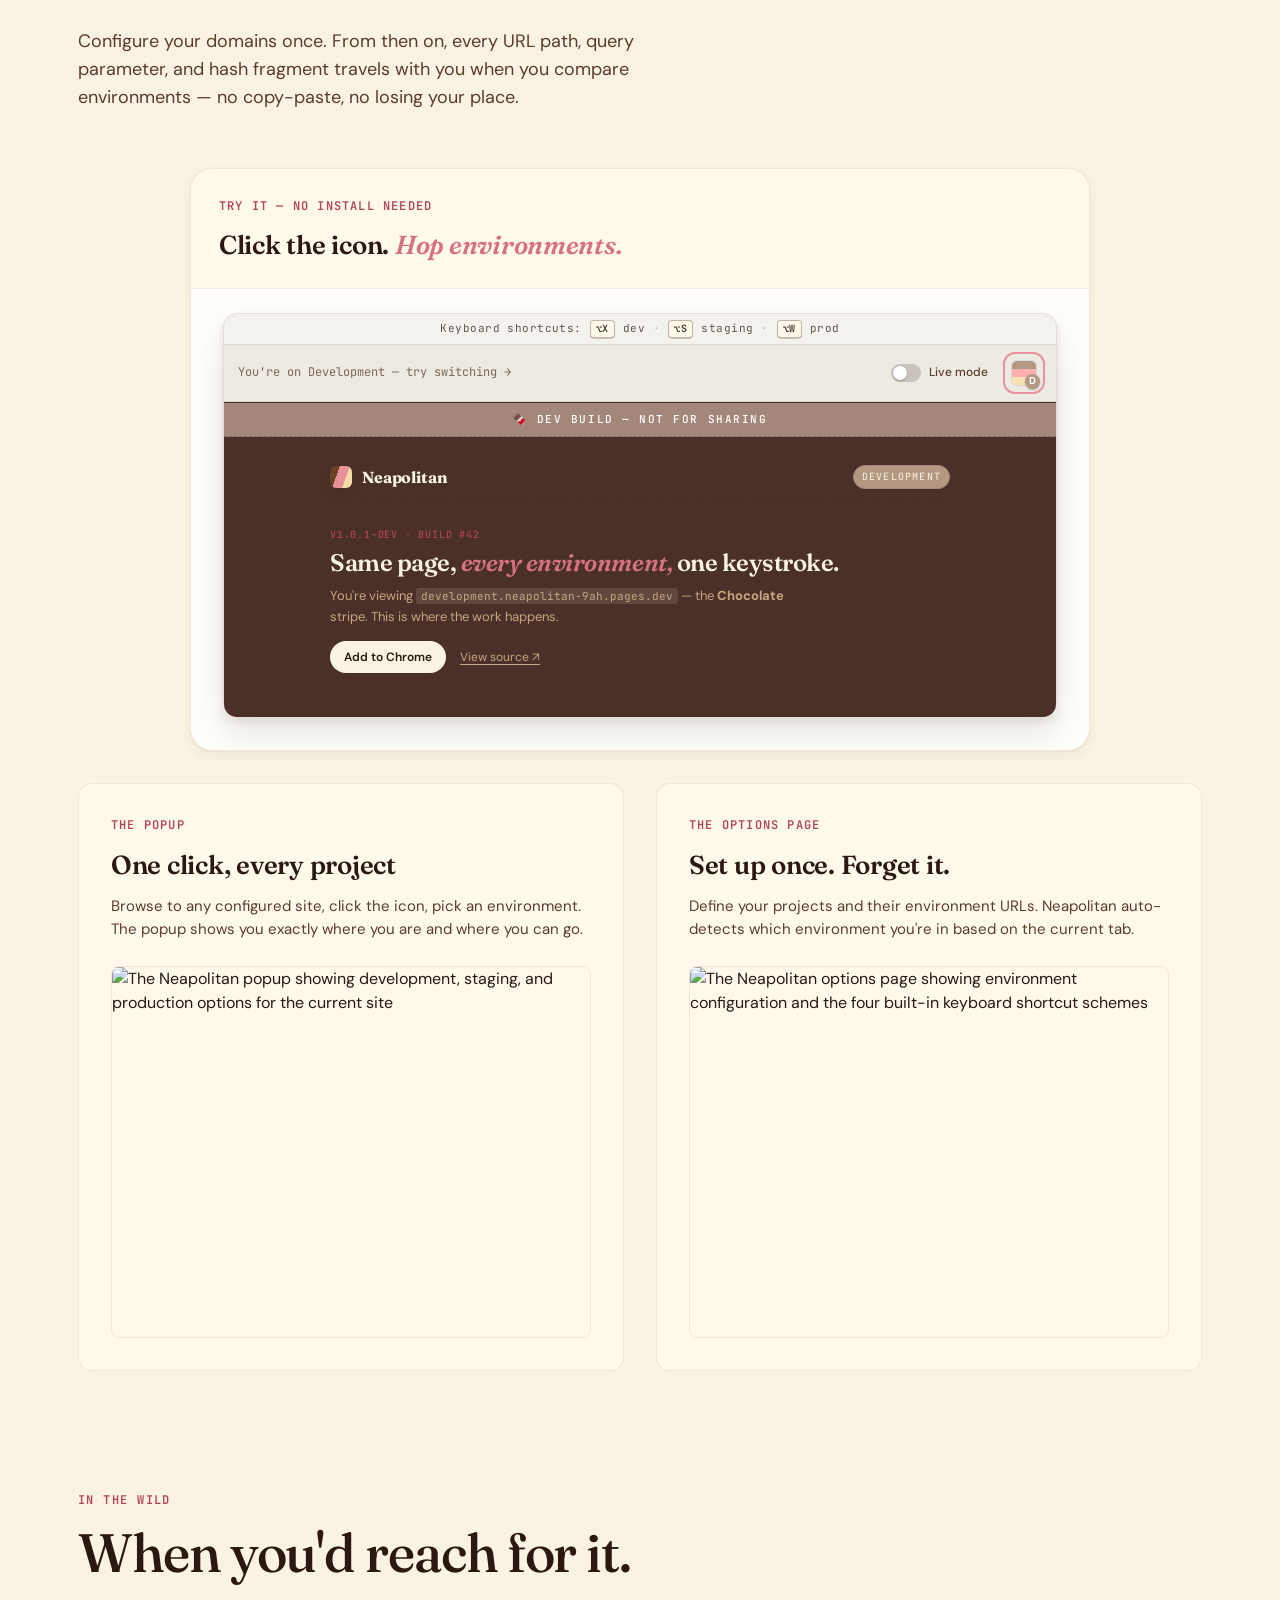
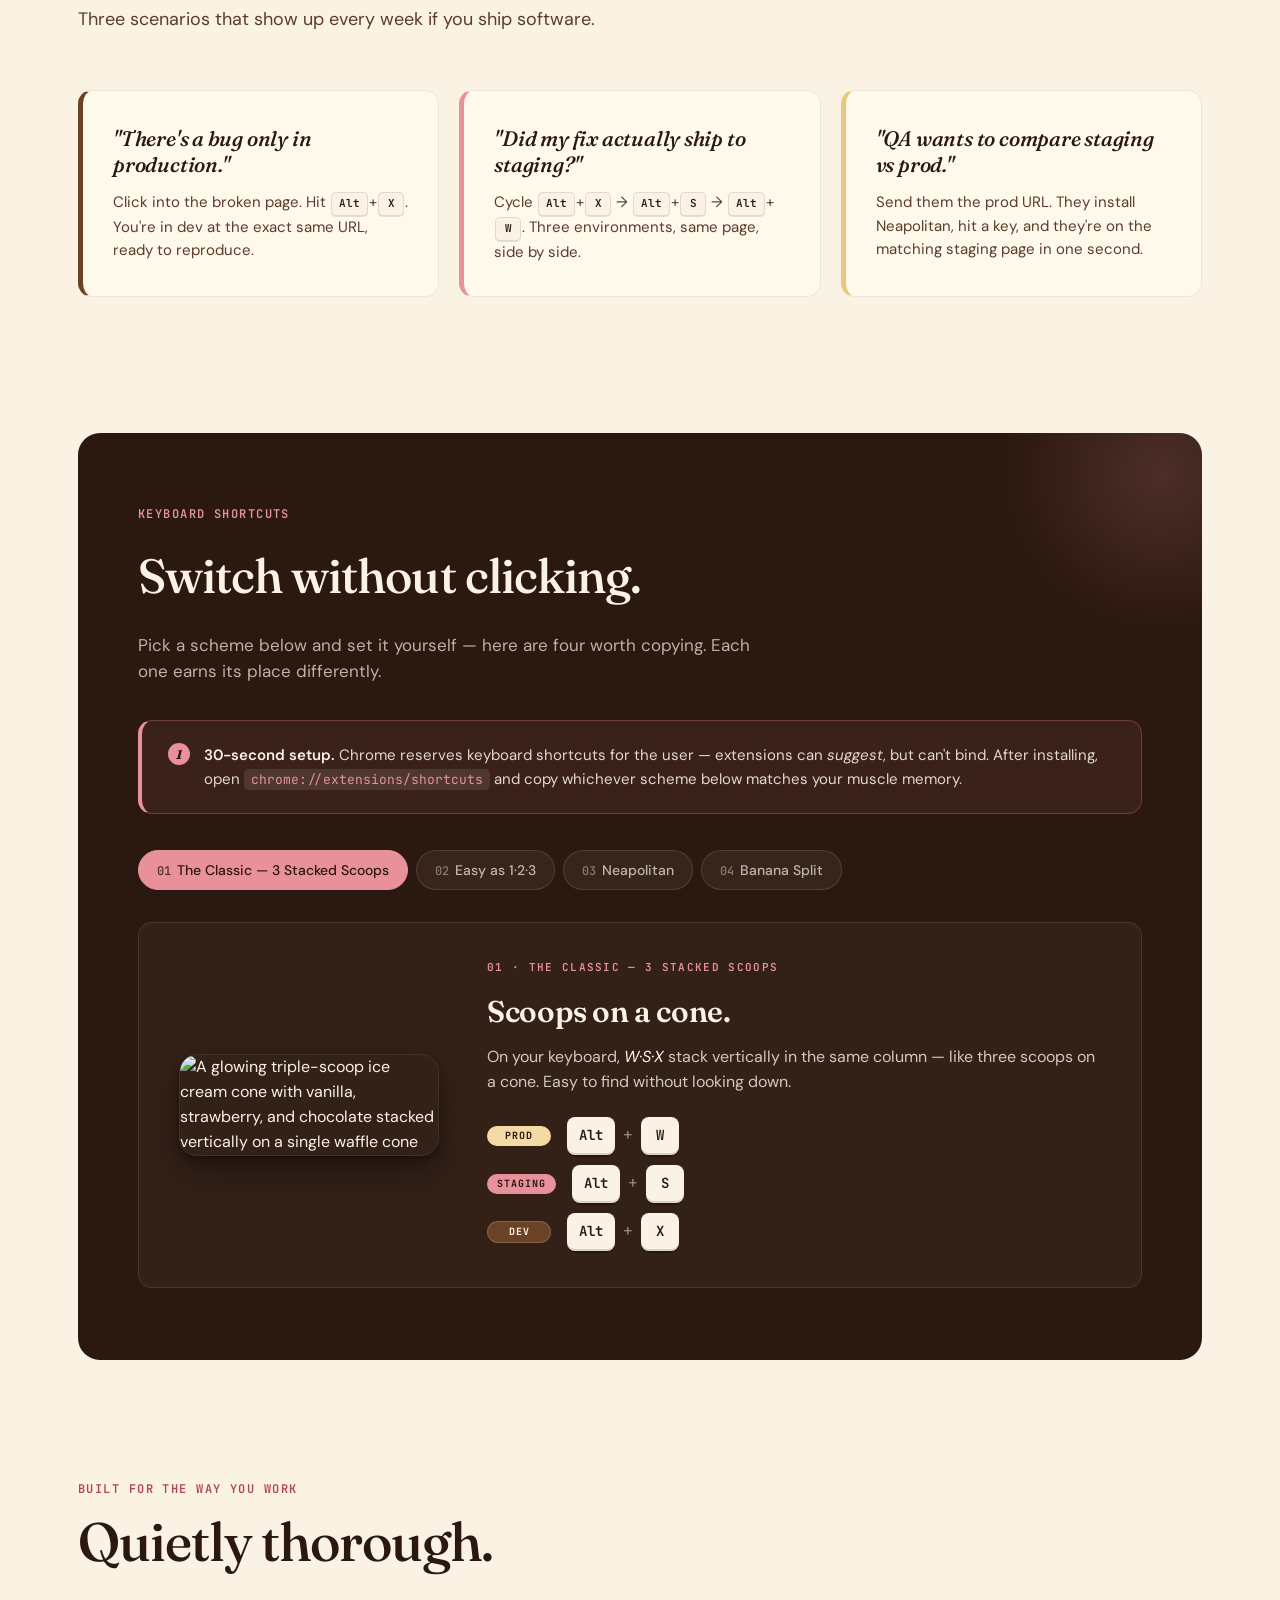
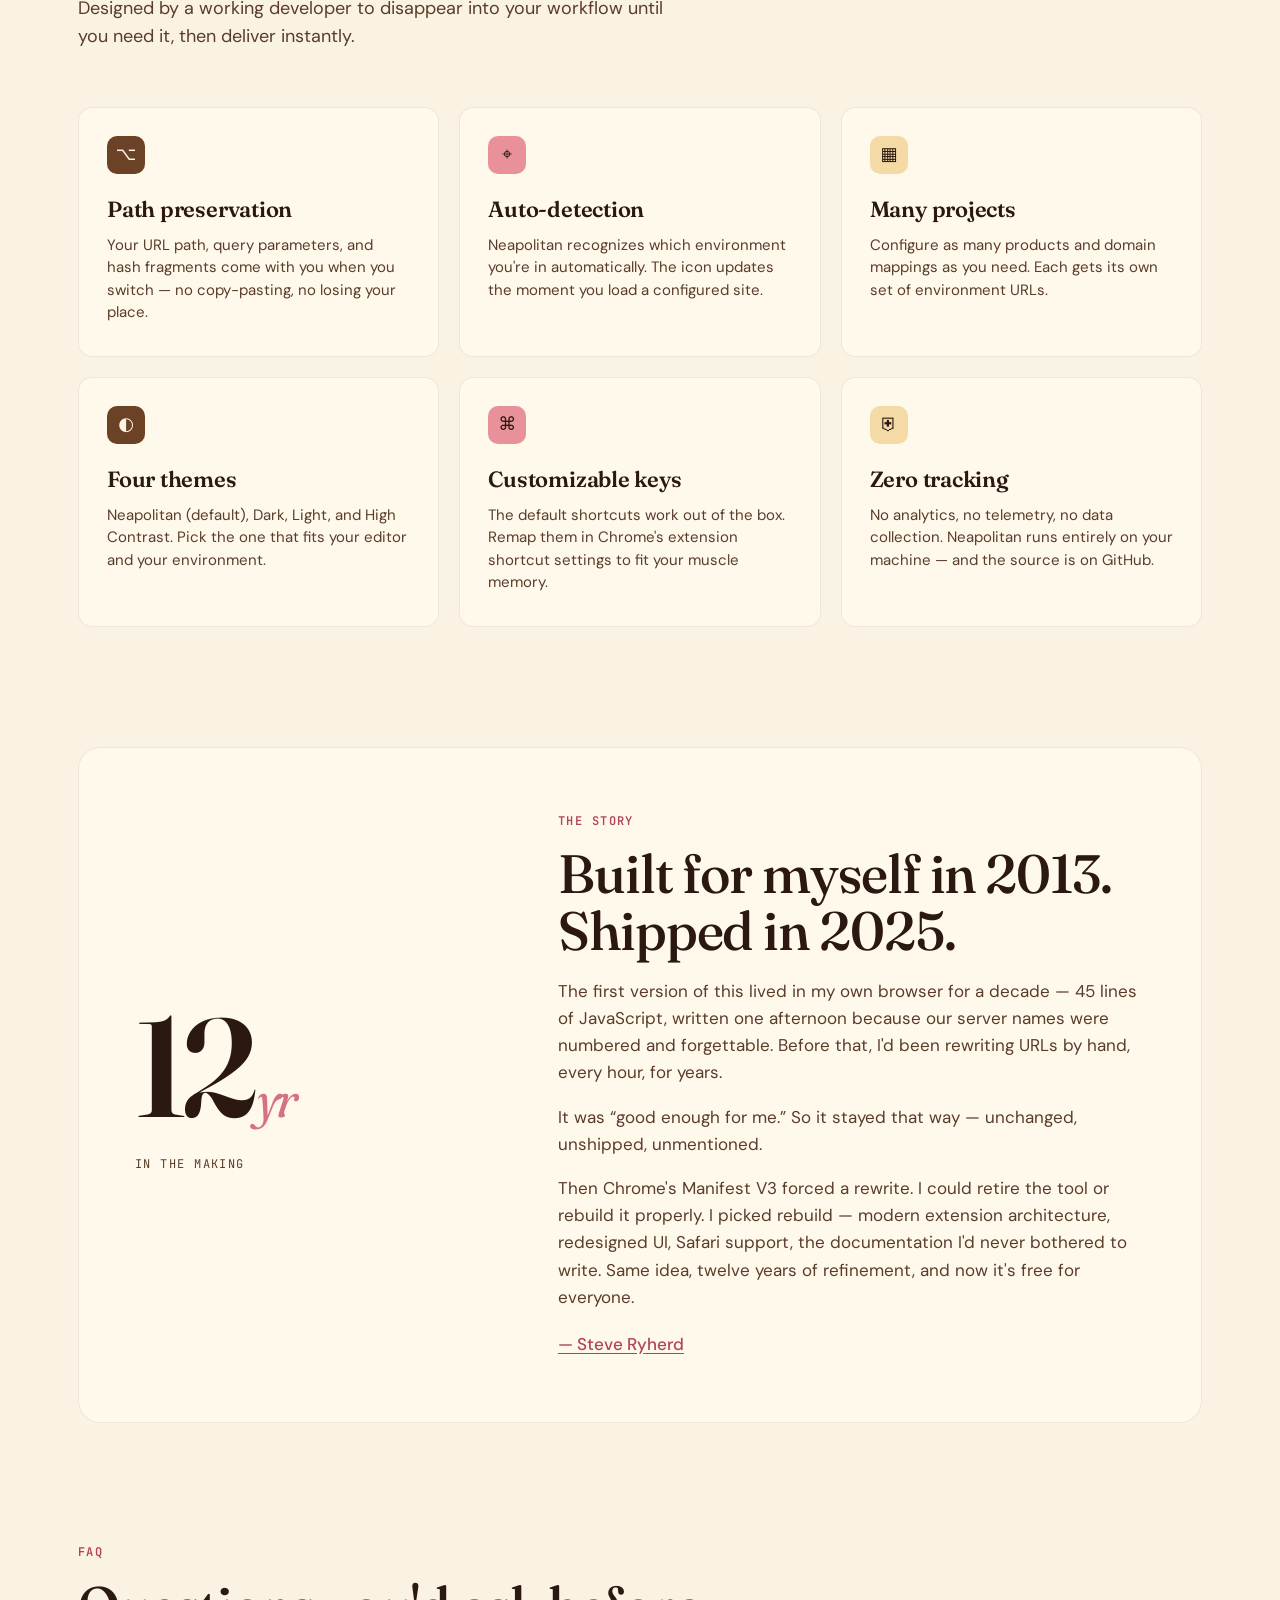
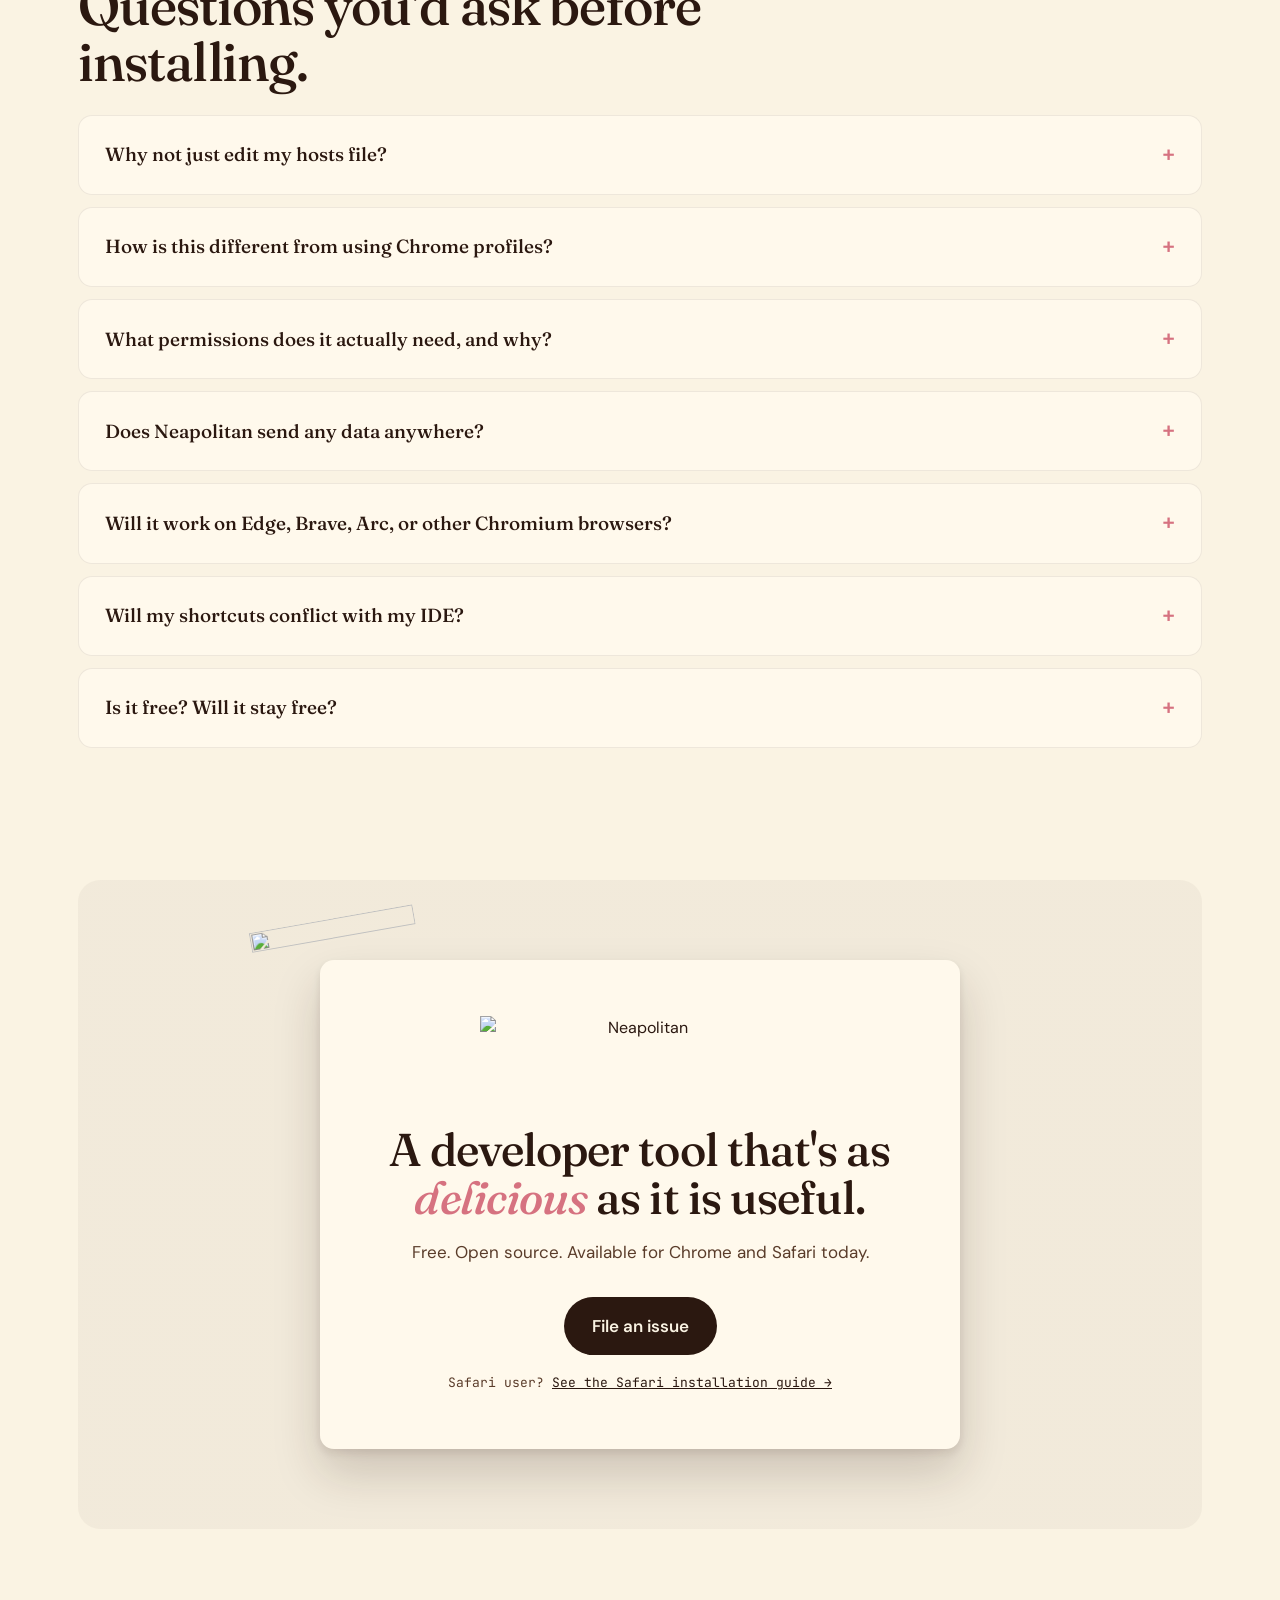
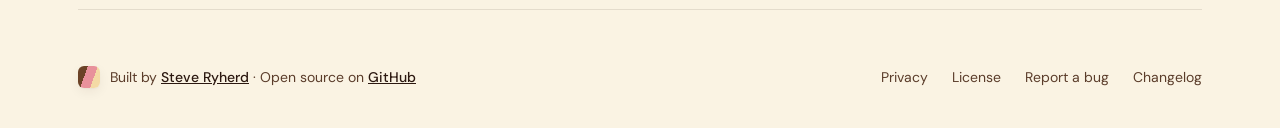
==== commit 1524f63c: "Updating demo to real page" ====
--- a/docs/index.html
+++ b/docs/index.html
@@ -7,6 +7,35 @@
   <meta name="description" content="A browser extension that jumps between development, staging, and production at the same path — instantly. Compare environments side-by-side without retyping URLs.">
   <meta name="theme-color" content="#FAF3E3">
   <link rel="canonical" href="https://neapolitan.page/">
+
+  <!-- ============================================================
+       Env detection — runs synchronously before first paint so
+       the per-env theme CSS loads with no FOUC.
+       Sets html.env-<development|staging|production> and injects
+       the matching <link> for the theme stylesheet.
+       ============================================================ -->
+  <script>
+    (function () {
+      var host = window.location.hostname.replace(/^www\./, '');
+      var isLocal = (host === 'localhost' || host === '127.0.0.1' || host === '');
+      // On localhost, ?env=staging (etc.) overrides hostname detection so you
+      // can preview any theme without deploying.
+      var paramEnv = isLocal && new URLSearchParams(window.location.search).get('env');
+      var VALID = { development: 1, staging: 1, production: 1 };
+      var env = (paramEnv && VALID[paramEnv]) ? paramEnv :
+        !host                            ? 'unmatched'  :
+        host === 'neapolitan.page'       ? 'production' :
+        host === 'staging.neapolitan.page' ? 'staging'  : 'development';
+      document.documentElement.classList.add('env-' + env);
+      var link = document.createElement('link');
+      link.rel  = 'stylesheet';
+      link.href = '/assets/css/theme-' + env + '.css';
+      document.head.appendChild(link);
+    }());
+  </script>
+
+  <!-- Sticky banner + demo-component shared styles -->
+  <link rel="stylesheet" href="/assets/css/demo.css">
 
   <!-- Favicons -->
   <link rel="icon" href="/assets/img/favicon.ico" sizes="any">
@@ -467,7 +496,7 @@
     /* ============ SCREENSHOTS ============ */
     .screenshots {
       display: grid;
-      grid-template-columns: 1.2fr 1fr;
+      grid-template-columns: 1fr 1fr;
       gap: 32px;
       align-items: stretch;
     }
@@ -504,10 +533,14 @@
     .screenshot-card picture {
       display: block;
       width: 100%;
+      flex: 1;
+      min-height: 0;
     }
     .screenshot-card img {
       width: 100%;
-      height: auto;
+      height: 100%;
+      object-fit: contain;
+      object-position: bottom;
       border-radius: var(--radius-sm);
       border: 1px solid rgba(43, 24, 16, 0.08);
       display: block;
@@ -1062,6 +1095,49 @@
       font-family: 'JetBrains Mono', monospace;
     }
     .install .small a { color: var(--ink); }
+
+    /* ============ ENV PICKER (localhost only) ============ */
+    #envPicker {
+      position: fixed;
+      bottom: 24px;
+      left: 24px;
+      z-index: 9000;
+      background: var(--ink);
+      color: var(--cream);
+      border-radius: var(--radius-md);
+      padding: 10px 12px;
+      box-shadow: var(--shadow-lift);
+      display: flex;
+      align-items: center;
+      gap: 8px;
+      font-family: 'JetBrains Mono', monospace;
+      font-size: 11px;
+      letter-spacing: 0.06em;
+      opacity: 0.85;
+      transition: opacity 0.15s;
+    }
+    #envPicker:hover { opacity: 1; }
+    #envPicker .ep-label {
+      color: rgba(250, 243, 227, 0.5);
+      text-transform: uppercase;
+      margin-right: 2px;
+    }
+    .ep-btn {
+      padding: 5px 10px;
+      border-radius: 999px;
+      border: 1.5px solid transparent;
+      font-family: 'JetBrains Mono', monospace;
+      font-size: 11px;
+      font-weight: 600;
+      cursor: pointer;
+      transition: transform 0.1s, border-color 0.15s;
+      line-height: 1;
+    }
+    .ep-btn:hover { transform: translateY(-1px); }
+    .ep-btn.ep-dev  { background: var(--chocolate);    color: var(--cream); }
+    .ep-btn.ep-stag { background: var(--strawberry);   color: var(--ink); }
+    .ep-btn.ep-prod { background: var(--vanilla-warm); color: var(--ink); }
+    .ep-btn.ep-active { border-color: #fff; }
 
     /* ============ FOOTER ============ */
     footer {
@@ -1168,6 +1244,311 @@
       .install-inner { padding: 40px 24px; }
       .shortcuts { padding: 48px 28px; }
     }
+    /* ============================================================
+       Demo embed wrapper — replaces .demo-reel in the #how section
+       ============================================================ */
+    .demo-embed {
+      background: var(--cream-card);
+      border: 1px solid rgba(43, 24, 16, 0.08);
+      border-radius: var(--radius-lg);
+      overflow: hidden;
+      margin-bottom: 32px;
+      box-shadow: var(--shadow-soft);
+    }
+    /* Extra side breathing room on wide viewports */
+    @media (min-width: 880px) {
+      .demo-embed { margin-left: 80px; margin-right: 80px; }
+    }
+    @media (min-width: 1100px) {
+      .demo-embed { margin-left: 112px; margin-right: 112px; }
+    }
+    .demo-embed-header { padding: 28px 28px 22px; }
+    .demo-embed-label {
+      font-family: 'JetBrains Mono', monospace;
+      font-size: 12px; font-weight: 600;
+      letter-spacing: 0.1em; text-transform: uppercase;
+      color: var(--strawberry-label); margin-bottom: 10px;
+    }
+    .demo-embed h3 {
+      font-family: 'Fraunces', serif; font-weight: 600;
+      font-size: 26px; letter-spacing: -0.01em; color: var(--ink); margin-bottom: 0;
+    }
+
+    /* ---- Toolbar strip ---- */
+    /* ---- Browser-chrome wrapper: visually groups toolbar + stage ---- */
+    .demo-browser {
+      border-top: 1px solid rgba(43, 24, 16, 0.08);
+      border-radius: 0 0 var(--radius-lg) var(--radius-lg);
+      background: #FFFEFA; /* a half-step lighter than --cream-card for the "window well" feel */
+      padding: 24px 32px 32px;
+    }
+
+    /* Inner window frame — the "browser" itself */
+    .demo-browser-window {
+      border: 1.5px solid rgba(43, 24, 16, 0.14);
+      border-radius: var(--radius-md);
+      overflow: hidden;
+      box-shadow: var(--shadow-lift);
+    }
+
+    .ext-toolbar-strip {
+      display: flex; justify-content: flex-end; align-items: center; gap: 10px;
+      padding: 10px 14px;
+      background: #EDEAE3;
+      border-bottom: 1px solid rgba(43, 24, 16, 0.1);
+      position: relative;
+    }
+    .ext-toolbar-strip .hint {
+      flex: 1; font-family: 'JetBrains Mono', monospace;
+      font-size: 12px; color: var(--ink-soft); opacity: 0.75;
+    }
+    .live-toggle {
+      display: inline-flex; align-items: center; gap: 8px;
+      font-family: 'DM Sans', sans-serif; font-size: 12px; color: var(--ink-soft);
+      cursor: pointer; user-select: none;
+      padding: 4px 8px; border-radius: 999px; transition: background-color 0.15s;
+    }
+    .live-toggle:hover { background: rgba(43, 24, 16, 0.04); }
+    .live-toggle input { position: absolute; opacity: 0; pointer-events: none; }
+    .toggle-track {
+      width: 30px; height: 18px; border-radius: 999px;
+      background: rgba(43, 24, 16, 0.18); position: relative;
+      transition: background-color 0.15s; flex-shrink: 0;
+    }
+    .toggle-thumb {
+      position: absolute; top: 2px; left: 2px; width: 14px; height: 14px;
+      border-radius: 50%; background: #fff;
+      box-shadow: 0 1px 2px rgba(0,0,0,0.25); transition: transform 0.18s ease;
+    }
+    .live-toggle input:checked + .toggle-track { background: var(--chocolate); }
+    .live-toggle input:checked + .toggle-track .toggle-thumb { transform: translateX(12px); }
+    .live-toggle input:focus-visible + .toggle-track { outline: 2px solid var(--ink); outline-offset: 2px; }
+    .toggle-label { font-weight: 500; color: var(--ink); }
+    .live-toggle input:not(:checked) ~ .toggle-label { color: var(--ink-soft); }
+
+    .ext-button {
+      width: 36px; height: 36px; border-radius: 8px;
+      background: transparent; border: 1px solid transparent; cursor: pointer;
+      display: inline-flex; align-items: center; justify-content: center;
+      transition: background-color 0.15s, transform 0.15s, border-color 0.15s;
+      position: relative;
+    }
+    .ext-button:hover { background: rgba(43,24,16,0.05); border-color: rgba(43,24,16,0.08); }
+    .ext-button:active { transform: scale(0.96); }
+    .ext-button[aria-expanded="true"] { background: rgba(43,24,16,0.08); border-color: rgba(43,24,16,0.12); }
+
+    /* Beacon pulse — draws attention to the button before first click */
+    @keyframes beacon-ring {
+      0%   { transform: scale(0.9);  opacity: 0.7; }
+      65%  { transform: scale(1.75); opacity: 0; }
+      100% { transform: scale(1.75); opacity: 0; }
+    }
+    .ext-button.is-pristine::after {
+      content: '';
+      position: absolute;
+      inset: -4px;
+      border-radius: 12px;
+      border: 2px solid var(--strawberry);
+      animation: beacon-ring 2s ease-out infinite;
+      pointer-events: none;
+    }
+
+    /* Keyboard shortcut hint — pointer devices only */
+    .demo-kb-hint {
+      display: none;
+    }
+    @media (hover: hover) {
+      .demo-kb-hint {
+        display: flex;
+        align-items: center;
+        justify-content: center;
+        gap: 8px;
+        padding: 6px 14px;
+        background: rgba(43, 24, 16, 0.05);
+        border-bottom: 1px solid rgba(43, 24, 16, 0.1);
+        font-family: 'JetBrains Mono', monospace;
+        font-size: 11px;
+        color: rgba(43, 24, 16, 0.72);
+        letter-spacing: 0.04em;
+      }
+      .demo-kb-hint kbd {
+        display: inline-flex; align-items: center; justify-content: center;
+        height: 18px; padding: 0 5px;
+        background: var(--cream-card);
+        border: 1px solid rgba(43,24,16,0.3);
+        box-shadow: 0 1px 0 rgba(43,24,16,0.2);
+        border-radius: 4px;
+        font-family: 'JetBrains Mono', monospace;
+        font-size: 10px; font-weight: 600; color: rgba(43,24,16,0.88);
+      }
+      .demo-kb-hint .kb-label {
+        color: rgba(43,24,16,0.72);
+      }
+      .demo-kb-hint .kb-sep {
+        color: rgba(43,24,16,0.28);
+      }
+    }
+
+    .ext-icon {
+      width: 24px; height: 24px; border-radius: 5px;
+      background: linear-gradient(180deg,
+        #b49982 0%, #b49982 33.3%,
+        #fdaeae 33.3%, #fdaeae 66.6%,
+        #f6e2b3 66.6%, #f6e2b3 100%);
+      box-shadow: 0 0 0 1px rgba(0,0,0,0.08);
+      position: relative; display: inline-block;
+    }
+    .ext-icon::after {
+      content: attr(data-letter);
+      position: absolute; right: -4px; bottom: -4px;
+      width: 15px; height: 15px; border-radius: 50%;
+      font-family: 'DM Sans', system-ui, sans-serif;
+      font-size: 10px; font-weight: 700; color: #000;
+      background: #fff; box-shadow: 0 1px 2px rgba(0,0,0,0.25);
+      display: inline-flex; align-items: center; justify-content: center; line-height: 1;
+    }
+    .ext-icon[data-env="development"]::after { background: #b49982; color: #fff; }
+    .ext-icon[data-env="staging"]::after     { background: #fdaeae; }
+    .ext-icon[data-env="production"]::after  { background: #f6e2b3; }
+    .ext-icon[data-env="unmatched"] { filter: grayscale(0.85) opacity(0.65); }
+    .ext-icon[data-env="unmatched"]::after { content: ""; background: #aaa; }
+
+    /* ---- Demo stage (droste mini-hero) ---- */
+    .demo-stage {
+      padding: 36px 28px 44px;
+      border-top: 1px solid rgba(43, 24, 16, 0.08);
+      transition: background-color 0.25s; min-height: 200px;
+    }
+    .demo-stage.env-development { background: #4a3028; }
+    .demo-stage.env-staging     { background: #fff1f1; }
+    .demo-stage.env-production  { background: #faf0d1; }
+    .demo-stage.env-unmatched   { background: #f4f1ec; }
+
+    .stage-env-banner {
+      margin: -36px -28px 28px; padding: 8px 16px;
+      text-align: center; font-family: 'JetBrains Mono', monospace;
+      font-size: 11px; letter-spacing: 0.14em; text-transform: uppercase;
+      font-weight: 500; color: var(--ink);
+      border-bottom: 1px dashed rgba(43, 24, 16, 0.18);
+    }
+    .demo-stage.env-development .stage-env-banner { background: #a3877a; color: #fff; border-bottom-color: rgba(0,0,0,0.2); }
+    .demo-stage.env-staging .stage-env-banner     { background: #ffb8b8; color: var(--ink); }
+
+    .mini-hero { max-width: 620px; margin: 0 auto; color: var(--ink); }
+    .mini-hero-nav { display: flex; align-items: center; gap: 10px; margin-bottom: 18px; padding-bottom: 12px; border-bottom: 1px dashed rgba(43,24,16,0.15); }
+    .mini-logo-mark { width: 22px; height: 22px; border-radius: 6px; flex-shrink: 0; background: linear-gradient(110deg, var(--chocolate) 0%, var(--chocolate) 33.3%, var(--strawberry) 33.3%, var(--strawberry) 66.6%, var(--vanilla-warm) 66.6%, var(--vanilla-warm) 100%); box-shadow: var(--shadow-soft); }
+    .mini-wordmark { font-family: 'Fraunces', serif; font-weight: 700; font-size: 16px; letter-spacing: -0.01em; color: var(--ink); }
+    .mini-env-tag { margin-left: auto; font-family: 'JetBrains Mono', monospace; font-size: 10px; letter-spacing: 0.12em; text-transform: uppercase; padding: 3px 8px; border-radius: 999px; background: rgba(255,255,255,0.55); color: var(--ink); border: 1px solid rgba(43,24,16,0.12); }
+    .demo-stage.env-development .mini-env-tag { background: #b49982; color: #fff; border-color: #a3877a; }
+    .demo-stage.env-staging     .mini-env-tag { background: #fdaeae; border-color: #ffb8b8; }
+    .demo-stage.env-production  .mini-env-tag { background: #f6e2b3; border-color: #ecd494; }
+
+    .mini-eyebrow { display: inline-block; font-family: 'JetBrains Mono', monospace; font-size: 10px; font-weight: 500; color: var(--strawberry-label); letter-spacing: 0.08em; text-transform: uppercase; margin-bottom: 8px; }
+    .mini-headline { font-family: 'Fraunces', serif; font-weight: 600; font-size: clamp(18px, 2.2vw, 24px); line-height: 1.1; letter-spacing: -0.02em; margin-bottom: 10px; color: var(--ink); }
+    .mini-headline em { font-style: italic; color: var(--strawberry-deep); }
+    .mini-lede { font-size: 13px; color: var(--ink-soft); margin-bottom: 14px; max-width: 480px; }
+    .mini-lede code { font-family: 'JetBrains Mono', monospace; font-size: 11px; background: rgba(255,255,255,0.6); padding: 1px 5px; border-radius: 3px; }
+    .mini-cta-row { display: flex; align-items: center; gap: 14px; flex-wrap: wrap; }
+    .mini-btn { display: inline-flex; align-items: center; padding: 7px 14px; border-radius: 999px; background: var(--ink); color: var(--cream); font-size: 12px; font-weight: 600; font-family: 'DM Sans', sans-serif; }
+    .mini-link { font-size: 12px; color: var(--ink-soft); text-decoration: underline; text-underline-offset: 3px; }
+
+    /* ---- Demo stage: hardcoded colors per simulated environment --------
+       The mini-hero uses CSS variables (--ink, --cream, etc.) which get
+       flipped by the dev theme. These rules lock each simulation to its
+       own correct colors regardless of which page theme is active.       */
+
+    /* Production (vanilla) — always dark ink on light vanilla bg */
+    .demo-stage.env-production .mini-wordmark,
+    .demo-stage.env-production .mini-env-tag,
+    .demo-stage.env-production .mini-headline  { color: #2B1810; }
+    .demo-stage.env-production .mini-lede,
+    .demo-stage.env-production .mini-link      { color: #5A3C2A; }
+    .demo-stage.env-production .mini-lede code { color: #5A3C2A; background: rgba(43,24,16,0.08); }
+    .demo-stage.env-production .mini-btn       { background: #2B1810; color: #FAF3E3; }
+
+    /* Staging (strawberry) — always dark ink on light pink bg */
+    .demo-stage.env-staging .mini-wordmark,
+    .demo-stage.env-staging .mini-env-tag,
+    .demo-stage.env-staging .mini-headline  { color: #2B1810; }
+    .demo-stage.env-staging .mini-lede,
+    .demo-stage.env-staging .mini-link      { color: #5A3C2A; }
+    .demo-stage.env-staging .mini-btn       { background: #2B1810; color: #FAF3E3; }
+
+    /* Development (chocolate) — always light cream on dark bg */
+    .demo-stage.env-development .mini-wordmark,
+    .demo-stage.env-development .mini-env-tag,
+    .demo-stage.env-development .mini-headline  { color: #FAF3E3; }
+    .demo-stage.env-development .mini-lede,
+    .demo-stage.env-development .mini-link      { color: #C5A882; }
+    .demo-stage.env-development .mini-lede code { color: #C5A882; background: rgba(250,243,227,0.12); }
+    .demo-stage.env-development .mini-btn       { background: #FAF3E3; color: #2B1810; }
+
+    .stage-unmatched { max-width: 540px; margin: 0 auto; text-align: center; color: var(--ink); }
+    .stage-unmatched .stage-flavor { font-family: 'JetBrains Mono', monospace; font-size: 11px; letter-spacing: 0.12em; text-transform: uppercase; color: var(--ink-soft); margin-bottom: 8px; }
+    .stage-unmatched h2 { font-family: 'Fraunces', serif; font-weight: 600; font-size: 22px; letter-spacing: -0.01em; margin-bottom: 8px; }
+    .stage-unmatched p { color: var(--ink-soft); font-size: 14px; }
+    .stage-unmatched code { font-family: 'JetBrains Mono', monospace; font-size: 12px; background: rgba(255,255,255,0.6); padding: 2px 6px; border-radius: 4px; }
+
+    /* ---- Popup ---- */
+    .neap-popup {
+      position: absolute; top: calc(100% - 2px); right: 12px; width: 220px;
+      background: #faf0d1; color: #5a4738;
+      font-family: 'DM Sans', -apple-system, BlinkMacSystemFont, sans-serif;
+      border-radius: 8px;
+      box-shadow: 0 8px 24px rgba(43,24,16,0.22), 0 2px 6px rgba(43,24,16,0.12);
+      overflow: hidden; z-index: 50;
+      transform-origin: top right;
+      transform: scale(0.96) translateY(-4px); opacity: 0; pointer-events: none;
+      transition: transform 0.12s ease, opacity 0.12s ease;
+    }
+    .neap-popup[data-open="true"] { transform: scale(1) translateY(0); opacity: 1; pointer-events: auto; }
+    .neap-popup.env-development { background: #c5b0a1; }
+    .neap-popup.env-staging     { background: #fff1f1; }
+    .neap-popup.env-production  { background: #faf0d1; }
+
+    .neap-popup .np-stripe { display: flex; height: 4px; width: 100%; }
+    .neap-popup .np-stripe > div { height: 100%; width: 33.33%; }
+    .np-s-van  { background: #f6e2b3; }
+    .np-s-straw { background: #fdaeae; }
+    .np-s-choc { background: #b49982; }
+    .neap-popup .np-stripe-top { opacity: 0.6; }
+    .neap-popup .np-stripe-bot { box-shadow: 0 2px 4px rgba(0,0,0,0.1); margin-bottom: 8px; }
+
+    .neap-popup .popup-title { margin: 0; padding: 10px 6px; text-align: center; font-weight: 500; font-size: 14px; border-top: 1px solid white; border-bottom: 1px solid white; }
+    .neap-popup.env-development .popup-title { background: #b49982; color: #fff; }
+    .neap-popup.env-staging     .popup-title { background: #fdaeae; color: #5a4738; }
+    .neap-popup.env-production  .popup-title { background: #f6e2b3; color: #5a4738; }
+    .neap-popup.env-unmatched   .popup-title { background: #e6e1da; color: #5a4738; }
+
+    .neap-popup ul { list-style: none; padding: 12px 0; margin: 0; }
+    .neap-popup ul li { margin: 0; padding: 0; }
+    .neap-popup ul a { display: flex; align-items: center; gap: 8px; padding: 8px 16px; text-decoration: none; cursor: pointer; color: #5a4738; transition: background-color 0.15s, transform 0.15s; border-radius: 4px; margin: 2px 8px; background: rgba(255,255,255,0.6); border-left: 4px solid transparent; font-size: 13px; }
+    .neap-popup ul a:hover { background: rgba(255,255,255,0.85); transform: translateY(-1px); }
+    .neap-popup.env-development ul a.active { background: #a3877a; color: #fff; border-left-color: #8d7260; }
+    .neap-popup.env-staging     ul a.active { background: #ffb8b8; border-left-color: #ff9a9a; }
+    .neap-popup.env-production  ul a.active { background: #ecd494; border-left-color: #e6d090; }
+
+    .neap-popup .icon-badge { width: 20px; height: 20px; border-radius: 50%; display: inline-flex; align-items: center; justify-content: center; box-shadow: 0 1px 3px rgba(0,0,0,0.15); flex-shrink: 0; }
+    .neap-popup .dev-icon-badge     { background: #fff; }
+    .neap-popup .staging-icon-badge { background: #fdaeae; }
+    .neap-popup .prod-icon-badge    { background: #f6e2b3; }
+    .neap-popup .emoji-icon { font-size: 12px; filter: drop-shadow(0 0 1px rgba(0,0,0,0.6)); line-height: 1; }
+    .neap-popup .edit-config-link { display: block; text-align: center; font-size: 12px; padding: 5px 10px; color: #5a4738; text-decoration: none; margin: 10px 0 0; opacity: 0.7; background: transparent !important; border-left: none !important; transform: none !important; }
+    .neap-popup .edit-config-link:hover { opacity: 1; text-decoration: underline; }
+
+    /* ---- Easter egg: Konami toast ---- */
+    .konami-toast {
+      position: fixed; bottom: 32px; left: 50%; transform: translateX(-50%) translateY(20px);
+      background: var(--ink); color: var(--cream);
+      padding: 14px 24px; border-radius: 999px;
+      font-family: 'JetBrains Mono', monospace; font-size: 14px;
+      box-shadow: var(--shadow-lift); z-index: 9999;
+      opacity: 0; pointer-events: none;
+      transition: opacity 0.3s ease, transform 0.3s ease;
+      white-space: nowrap;
+    }
+    .konami-toast.show { opacity: 1; transform: translateX(-50%) translateY(0); }
+
     @media (max-width: 480px) {
       .hero h1 { font-size: clamp(36px, 12vw, 50px); }
       /* Shrink the nav lockup on iPhone-sized viewports — the 88px
@@ -1176,10 +1557,29 @@
       .logo { gap: 10px; }
       .logo-mark { width: 36px; height: 36px; border-radius: 10px; }
       .logo-wordmark { height: 44px; top: 2px; }
+      /* Shrink the award ribbon and tuck it into the corner on
+         iPhone-width viewports — at 120px it crashes into the
+         wordmark below. Lift the wallpaper-card overflow clip so
+         the ribbon can spill out onto the cream page background
+         (border-radius still clips the wallpaper bg itself, and
+         body has overflow-x:hidden as a backstop). With the clip
+         gone, we can pull the badge further left/up to sit
+         genuinely in the corner like a sticker. */
+      .install { overflow: visible; }
+      .install-award {
+        width: 90px;
+        top: 6px;
+        left: 6px;
+      }
     }
   </style>
 </head>
 <body>
+
+  <!-- Sticky env banner — shown on dev/staging, hidden on production.
+       Text is populated by JS. Styled via demo.css + theme-*.css. -->
+  <div id="pageBanner" class="page-env-banner"></div>
+
   <div class="wrap">
 
     <!-- ============ NAV ============ -->
@@ -1265,13 +1665,91 @@
       <h2 class="section-title">Three environments. <em>One URL.</em></h2>
       <p class="section-sub">Configure your domains once. From then on, every URL path, query parameter, and hash fragment travels with you when you compare environments — no copy-paste, no losing your place.</p>
 
-      <!-- Animated demo: keystroke → environment swap, looped. -->
-      <div class="demo-reel">
-        <div class="demo-reel-label">Watch it work</div>
-        <h3>One keystroke. Same page. Different environment.</h3>
-        <div class="demo-reel-frame">
-          <img src="/assets/img/demo.gif" alt="Animated demo showing Neapolitan switching the current tab from dev to staging to production at the same URL path with a single keystroke" loading="lazy">
-        </div>
+      <!-- Interactive demo — replaces the static GIF. The popup
+           is the real extension popup, the stage below re-themes
+           per environment. id="demo" anchors the IntersectionObserver
+           id="demo" anchors the IntersectionObserver hash tracking. -->
+      <div class="demo-embed" id="demo">
+        <div class="demo-embed-header">
+          <div class="demo-embed-label">Try it — no install needed</div>
+          <h3>Click the icon. <em style="font-style:italic;color:var(--strawberry-deep)">Hop environments.</em></h3>
+        </div>
+
+        <!-- Browser-chrome wrapper: groups the toolbar + stage so they
+             read as a single "browser window" distinct from the card header. -->
+        <div class="demo-browser">
+          <div class="demo-browser-window">
+
+        <!-- Keyboard shortcut hint bar — pointer devices only (hidden on touch via CSS) -->
+        <div class="demo-kb-hint">
+          <span>Keyboard shortcuts:</span>
+          <kbd>⌥X</kbd><span class="kb-label">dev</span>
+          <span class="kb-sep">·</span>
+          <kbd>⌥S</kbd><span class="kb-label">staging</span>
+          <span class="kb-sep">·</span>
+          <kbd>⌥W</kbd><span class="kb-label">prod</span>
+        </div>
+
+        <!-- Toolbar strip: the extension button lives here -->
+        <div class="ext-toolbar-strip" id="toolbarStrip">
+          <span class="hint" id="toolbarHint">Try it →</span>
+
+          <label class="live-toggle" title="When on, clicking an environment actually navigates there">
+            <input type="checkbox" id="liveModeToggle">
+            <span class="toggle-track"><span class="toggle-thumb"></span></span>
+            <span class="toggle-label">Live mode</span>
+          </label>
+
+          <button class="ext-button is-pristine" id="extButton"
+                  aria-haspopup="true" aria-expanded="false"
+                  aria-label="Open Neapolitan switcher">
+            <span class="ext-icon" id="extIcon" data-env="unmatched" data-letter="?"></span>
+          </button>
+
+          <!-- Popup anchored to the toolbar strip -->
+          <div class="neap-popup" id="neapPopup"
+               role="dialog" aria-label="Switch environment" data-open="false">
+            <div class="np-stripe np-stripe-top">
+              <div class="np-s-choc"></div><div class="np-s-straw"></div><div class="np-s-van"></div>
+            </div>
+            <h2 class="popup-title" id="popupTitle">Production</h2>
+            <div class="np-stripe np-stripe-bot">
+              <div class="np-s-choc"></div><div class="np-s-straw"></div><div class="np-s-van"></div>
+            </div>
+            <ul id="popupLinks"></ul>
+          </div>
+        </div>
+
+        <!-- Stage: droste mini-hero that re-themes per env -->
+        <div class="demo-stage" id="demoStage">
+          <div class="stage-env-banner" id="stageBanner" hidden></div>
+
+          <div class="mini-hero" id="miniHero">
+            <div class="mini-hero-nav">
+              <span class="mini-logo-mark" aria-hidden="true"></span>
+              <span class="mini-wordmark">Neapolitan</span>
+              <span class="mini-env-tag" id="miniEnvTag">Production</span>
+            </div>
+            <div class="mini-hero-body">
+              <span class="mini-eyebrow" id="miniEyebrow">v1.0.1 · Chrome &amp; Safari</span>
+              <h2 class="mini-headline" id="miniHeadline">Same page, <em>every environment,</em> one keystroke.</h2>
+              <p class="mini-lede" id="miniLede">You're viewing <code id="stageHost">neapolitan.page</code> — the <strong id="miniFlavor">Vanilla</strong> stripe.</p>
+              <div class="mini-cta-row">
+                <span class="mini-btn">Add to Chrome</span>
+                <span class="mini-link">View source ↗</span>
+              </div>
+            </div>
+          </div>
+
+          <div class="stage-unmatched" id="stageUnmatched" hidden>
+            <div class="stage-flavor">Unmatched</div>
+            <h2>Not on a configured host</h2>
+            <p><code id="unmatchedHost">file://</code> isn't a configured environment — but the links above still navigate to the real environments.</p>
+          </div>
+        </div>
+
+          </div><!-- /.demo-browser-window -->
+        </div><!-- /.demo-browser -->
       </div>
 
       <div class="screenshots">
@@ -1280,8 +1758,7 @@
           <h3>One click, every project</h3>
           <p>Browse to any configured site, click the icon, pick an environment. The popup shows you exactly where you are and where you can go.</p>
           <picture>
-            <source srcset="/assets/img/popup.webp" type="image/webp">
-            <img src="/assets/img/popup-2x.png" alt="The Neapolitan popup showing development, staging, and production options for the current site" loading="lazy" width="720" height="738">
+            <img src="/assets/img/popup-new.png" alt="The Neapolitan popup showing development, staging, and production options for the current site" loading="lazy" width="1467" height="1136">
           </picture>
         </div>
         <div class="screenshot-card">
@@ -1289,8 +1766,7 @@
           <h3>Set up once. Forget it.</h3>
           <p>Define your projects and their environment URLs. Neapolitan auto-detects which environment you're in based on the current tab.</p>
           <picture>
-            <source srcset="/assets/img/options.webp" type="image/webp">
-            <img src="/assets/img/options-2x.png" alt="The Neapolitan options page showing environment configuration and the four built-in keyboard shortcut schemes" loading="lazy" width="1400" height="1084">
+            <img src="/assets/img/options-new.png" alt="The Neapolitan options page showing environment configuration and the four built-in keyboard shortcut schemes" loading="lazy" width="1024" height="792">
           </picture>
         </div>
       </div>
@@ -1544,12 +2020,12 @@
       <div class="install-inner">
         <div class="install-award" aria-hidden="true">
           <picture>
-            <source srcset="/assets/img/award-ribbon_nofold.webp" type="image/webp">
-            <img src="/assets/img/award-ribbon_nofold.png" alt="" width="765" height="759">
+            <source srcset="/assets/img/award-ribbon_flat.webp" type="image/webp">
+            <img src="/assets/img/award-ribbon_flat.png" alt="" width="765" height="759">
           </picture>
           <picture>
-            <source srcset="/assets/img/award-ribbon_realistic.webp" type="image/webp">
-            <img src="/assets/img/award-ribbon_realistic.png" alt="" width="765" height="759">
+            <source srcset="/assets/img/award-ribbon2_folded.webp" type="image/webp">
+            <img src="/assets/img/award-ribbon2_folded.png" alt="" width="765" height="759">
           </picture>
         </div>
         <img class="install-wordmark" src="/assets/img/wordmark.png" alt="Neapolitan" width="478" height="123">
@@ -1578,8 +2054,98 @@
 
   </div>
 
+  <!-- ============ KONAMI TOAST (easter egg, all envs) ============ -->
+  <div id="konamiToast" class="konami-toast" aria-live="polite"></div>
+
+  <!-- ============ ENV PICKER (localhost only) ============ -->
+  <div id="envPicker" style="display:none"></div>
+
   <!-- ============ SCRIPTS ============ -->
   <script>
+  /* ============================================================
+     1. ENV DETECTION (shared with head script; re-run here for JS)
+     ============================================================ */
+  (function () {
+    var host = window.location.hostname.replace(/^www\./, '');
+    var isLocal = (host === 'localhost' || host === '127.0.0.1' || host === '');
+    var paramEnv = isLocal && new URLSearchParams(window.location.search).get('env');
+    var VALID = { development: 1, staging: 1, production: 1 };
+    window.__neapEnv = (paramEnv && VALID[paramEnv]) ? paramEnv :
+      !host                              ? 'unmatched'  :
+      host === 'neapolitan.page'         ? 'production' :
+      host === 'staging.neapolitan.page' ? 'staging'    : 'development';
+  }());
+
+  /* ============================================================
+     2. PER-ENV CONTENT — version string, headline, CTAs
+     ============================================================ */
+  (function () {
+    var env = window.__neapEnv;
+
+    var CONTENT = {
+      development: {
+        pageTitle:  'Neapolitan [dev] — Compare environments at the same page',
+        eyebrow:    'v1.0.1-dev · build #42',
+        headline:   ['Same page,', '<em>every environment,</em>', 'one commit closer.'],
+        ctaText:    'File an issue',
+        ctaHref:    'https://github.com/SteveRyherd/neapolitan/issues',
+        navCtaText: 'File an issue',
+        banner:     '🍫  Dev build — not for sharing',
+      },
+      staging: {
+        pageTitle:  'Neapolitan [rc] — Compare environments at the same page',
+        eyebrow:    'v1.0.1-rc · pre-release',
+        headline:   ['Same page,', '<em>every environment,</em>', 'nearly ready.'],
+        ctaText:    'View release notes',
+        ctaHref:    'https://github.com/SteveRyherd/neapolitan/blob/main/CHANGELOG.md',
+        navCtaText: 'Release notes',
+        banner:     '🍓  Staging — release candidate',
+      },
+      production: null, // keep HTML defaults
+    };
+
+    var c = CONTENT[env];
+    if (!c) return; // production: leave everything as-is
+
+    // Page title
+    document.title = c.pageTitle;
+
+    // Sticky page banner
+    var banner = document.getElementById('pageBanner');
+    if (banner && c.banner) banner.textContent = c.banner;
+
+    // Hero eyebrow
+    var eyebrow = document.querySelector('.hero-text .eyebrow');
+    if (eyebrow) eyebrow.textContent = c.eyebrow;
+
+    // Hero h1 — innerHTML so <em> renders
+    var h1 = document.querySelector('.hero h1');
+    if (h1) h1.innerHTML = c.headline.join('<br>');
+
+    // Hero primary CTA
+    var heroCta = document.querySelector('.hero .cta-row .btn-primary');
+    if (heroCta) { heroCta.textContent = c.ctaText; heroCta.href = c.ctaHref; }
+
+    // Nav primary CTA
+    var navCta = document.querySelector('nav .links .btn-primary');
+    if (navCta) { navCta.textContent = c.navCtaText; navCta.href = c.ctaHref; }
+
+    // Install CTA button (bottom of page)
+    var installCta = document.querySelector('.install .btn-primary');
+    if (installCta) { installCta.textContent = c.ctaText; installCta.href = c.ctaHref; }
+
+    // Version eyebrow tooltip — clicking shows fake build metadata on dev/staging
+    if (eyebrow) {
+      eyebrow.style.cursor = 'help';
+      eyebrow.title = env === 'development'
+        ? 'Branch: development · Commit: a3f8c1d · Built: just now'
+        : 'Branch: staging · Tag: v1.0.1-rc.1 · CI: passing';
+    }
+  }());
+
+  /* ============================================================
+     3. MAC DETECTION + URL STACK CYCLING (original index.html JS)
+     ============================================================ */
     (function () {
       // ---- Mac detection: swap "Alt" → ⌥ on macOS ----
       var ua = navigator.userAgent || '';
@@ -1679,6 +2245,308 @@
       // Start
       startAuto();
     })();
+
+  /* ============================================================
+     4. INTERACTIVE DEMO COMPONENT
+     ============================================================ */
+  (function () {
+    var ENVIRONMENTS = [
+      { type: 'development', label: 'Development', host: 'development.neapolitan-9ah.pages.dev', emoji: '🍫', flavor: 'Chocolate' },
+      { type: 'staging',     label: 'Staging',     host: 'staging.neapolitan.page',              emoji: '🍓', flavor: 'Strawberry' },
+      { type: 'production',  label: 'Production',  host: 'www.neapolitan.page',                  emoji: '🍦', flavor: 'Vanilla' },
+    ];
+    var TEXT_INDICATOR = { development: 'D', staging: 'S', production: 'P' };
+    var BADGE_CLASS    = { development: 'dev-icon-badge', staging: 'staging-icon-badge', production: 'prod-icon-badge' };
+    var VIEW_CONTENT   = {
+      development: { banner: '🍫  Dev build — not for sharing', eyebrow: 'v1.0.1-dev · build #42',       ledeSuffix: ' stripe. This is where the work happens.' },
+      staging:     { banner: '🍓  Staging — release candidate', eyebrow: 'v1.0.1-rc · pre-release',      ledeSuffix: ' stripe. The dress rehearsal — last stop before prod.' },
+      production:  { banner: null,                              eyebrow: 'v1.0.1 · Chrome &amp; Safari', ledeSuffix: ' stripe. Click the icon above to hop to a different one.' },
+    };
+
+    // Demo uses the same faked env detection as demo.html —
+    // any hostname → some matched state (for display purposes).
+    function detectDemoEnv() {
+      var host = window.location.hostname.replace(/^www\./, '');
+      if (!host) return null;
+      if (host === 'neapolitan.page') return ENVIRONMENTS[2];           // production
+      if (host === 'staging.neapolitan.page') return ENVIRONMENTS[1];   // staging
+      return ENVIRONMENTS[0];                                            // development
+    }
+
+    function buildSwitchURL(targetHost) {
+      var u = new URL(window.location.href);
+      // Always preserve the #demo hash so the user lands back at the demo
+      return 'https://' + targetHost + u.pathname + u.search + '#demo';
+    }
+
+    var $ext        = document.getElementById('extButton');
+    var $extIcon    = document.getElementById('extIcon');
+    var $liveMode   = document.getElementById('liveModeToggle');
+    var $popup      = document.getElementById('neapPopup');
+    var $links      = document.getElementById('popupLinks');
+    var $title      = document.getElementById('popupTitle');
+    var $stage      = document.getElementById('demoStage');
+    var $stageBanner= document.getElementById('stageBanner');
+    var $miniHero   = document.getElementById('miniHero');
+    var $miniEnvTag = document.getElementById('miniEnvTag');
+    var $miniEyebrow= document.getElementById('miniEyebrow');
+    var $miniFlavor = document.getElementById('miniFlavor');
+    var $miniLede   = document.getElementById('miniLede');
+    var $stageHost  = document.getElementById('stageHost');
+    var $unmatched  = document.getElementById('stageUnmatched');
+    var $unmHost    = document.getElementById('unmatchedHost');
+    var $hint       = document.getElementById('toolbarHint');
+
+    if (!$ext) return; // demo not on this page
+
+    function render(env) {
+      var envType = env ? env.type : 'unmatched';
+      $extIcon.dataset.env    = envType;
+      $extIcon.dataset.letter = env ? TEXT_INDICATOR[env.type] : '?';
+      $hint.textContent = env
+        ? "You're on " + env.label + " — try switching →"
+        : "Not a configured host — preview still works ↓";
+
+      $popup.classList.remove('env-development','env-staging','env-production','env-unmatched');
+      $popup.classList.add('env-' + envType);
+      $title.textContent = env ? env.label : 'No matching environment';
+
+      $links.innerHTML = '';
+      var targets = env ? ENVIRONMENTS : ENVIRONMENTS;
+      for (var i = 0; i < targets.length; i++) {
+        $links.appendChild(renderLink(targets[i], env));
+      }
+      if (env) {
+        var editLi = document.createElement('li');
+        var editA  = document.createElement('a');
+        editA.className = 'edit-config-link';
+        editA.href = '#';
+        editA.textContent = 'Edit configuration';
+        editA.addEventListener('click', function (e) { e.preventDefault(); });
+        editLi.appendChild(editA);
+        $links.appendChild(editLi);
+      }
+
+      $stage.classList.remove('env-development','env-staging','env-production','env-unmatched');
+      $stage.classList.add('env-' + envType);
+
+      if (env) {
+        $miniHero.hidden   = false;
+        $unmatched.hidden  = true;
+        $miniEnvTag.textContent = env.label;
+        $miniFlavor.textContent = env.flavor;
+        var view = VIEW_CONTENT[env.type];
+        if (view.banner) { $stageBanner.hidden = false; $stageBanner.textContent = view.banner; }
+        else               { $stageBanner.hidden = true; }
+        $miniEyebrow.innerHTML = view.eyebrow;
+        $miniLede.innerHTML = "You're viewing <code>" + env.host + "</code> — the <strong>" + env.flavor + "</strong>" + view.ledeSuffix;
+      } else {
+        $miniHero.hidden  = true;
+        $stageBanner.hidden = true;
+        $unmatched.hidden = false;
+        if ($unmHost) $unmHost.textContent = window.location.hostname || 'file://';
+      }
+    }
+
+    function renderLink(target, currentEnv) {
+      var li = document.createElement('li');
+      var a  = document.createElement('a');
+      a.href  = currentEnv ? buildSwitchURL(target.host) : 'https://' + target.host + '/';
+      a.title = a.href;
+
+      var badge = document.createElement('span');
+      badge.className = 'icon-badge ' + BADGE_CLASS[target.type];
+      var emoji = document.createElement('span');
+      emoji.className = 'emoji-icon';
+      emoji.textContent = target.emoji;
+      badge.appendChild(emoji);
+      a.appendChild(badge);
+
+      var name = document.createElement('span');
+      name.textContent = target.label;
+      a.appendChild(name);
+
+      if (currentEnv && target.type === currentEnv.type) a.classList.add('active');
+
+      a.addEventListener('click', function (e) {
+        if (e.metaKey || e.ctrlKey || e.shiftKey || e.button === 1) return;
+        if ($liveMode.checked) return;
+        e.preventDefault();
+        render(target);
+        closePopup();
+      });
+      li.appendChild(a);
+      return li;
+    }
+
+    function openPopup()  { $popup.dataset.open = 'true';  $ext.setAttribute('aria-expanded','true'); }
+    function closePopup() { $popup.dataset.open = 'false'; $ext.setAttribute('aria-expanded','false'); }
+
+    $ext.addEventListener('click', function (e) {
+      e.stopPropagation();
+      $ext.classList.remove('is-pristine'); // clear beacon on first interaction
+      ($popup.dataset.open === 'true') ? closePopup() : openPopup();
+    });
+    document.addEventListener('click', function (e) { if (!$popup.contains(e.target) && !$ext.contains(e.target)) closePopup(); });
+    document.addEventListener('keydown', function (e) {
+      if (e.key === 'Escape') { closePopup(); return; }
+      // Alt+X → dev, Alt+S → staging, Alt+W → prod (mirrors real extension shortcuts)
+      if (e.altKey && !e.ctrlKey && !e.metaKey) {
+        var envMap = { KeyX: 'development', KeyS: 'staging', KeyW: 'production' };
+        var target = envMap[e.code];
+        if (target) {
+          e.preventDefault();
+          $ext.classList.remove('is-pristine');
+          closePopup();
+          render(target);
+        }
+      }
+    });
+
+    // Live-mode toggle persistence
+    try { $liveMode.checked = localStorage.getItem('neap.demo.liveMode') === 'true'; } catch (e) {}
+    // If the page was loaded with a hash, the user clearly wants to navigate —
+    // turn live mode on automatically.
+    if (window.location.hash) { $liveMode.checked = true; }
+    $liveMode.addEventListener('change', function () {
+      try { localStorage.setItem('neap.demo.liveMode', String($liveMode.checked)); } catch (e) {}
+    });
+
+    // IntersectionObserver: update URL hash as sections scroll into view.
+    // Fires when the top of a section enters the top 40% of the viewport
+    // (rootMargin clips the bottom 60%), so the hash stays current as the
+    // user reads down the page.
+    if ('IntersectionObserver' in window) {
+      var trackIds = ['how', 'demo', 'features', 'story', 'faq'];
+      var sectionObserver = new IntersectionObserver(function (entries) {
+        entries.forEach(function (entry) {
+          if (entry.isIntersecting) {
+            try {
+              history.replaceState(null, '', window.location.pathname + '#' + entry.target.id);
+            } catch (e) {}
+          }
+        });
+      }, { rootMargin: '0px 0px -60% 0px', threshold: 0 });
+      trackIds.forEach(function (id) {
+        var el = document.getElementById(id);
+        if (el) sectionObserver.observe(el);
+      });
+    }
+
+    render(detectDemoEnv());
+  }());
+
+  /* ============================================================
+     5. EASTER EGGS
+     ============================================================ */
+  (function () {
+    var env = window.__neapEnv || 'production';
+
+    // ---- A. Styled console message on dev / staging ----
+    if (env === 'development') {
+      console.log('%c🍫 Hey — you found the dev branch.', 'color:#C5A882;font-size:15px;font-weight:bold;font-style:italic;');
+      console.log('%cThings here may be half-baked. If you spot something broken, we\'d love a bug report:\nhttps://github.com/SteveRyherd/neapolitan/issues', 'color:#8A6550;font-size:12px;');
+    } else if (env === 'staging') {
+      console.log('%c🍓 You\'re on staging. This is the dress rehearsal.', 'color:#D67280;font-size:15px;font-weight:bold;font-style:italic;');
+      console.log('%cIf you find something that shouldn\'t ship, now\'s your moment:\nhttps://github.com/SteveRyherd/neapolitan/issues', 'color:#A05060;font-size:12px;');
+    }
+
+    // ---- B. Konami code (works on ALL envs — best surprise on prod) ----
+    var KONAMI = ['ArrowUp','ArrowUp','ArrowDown','ArrowDown','ArrowLeft','ArrowRight','ArrowLeft','ArrowRight','b','a'];
+    var konamiIdx = 0;
+    var konamiMessages = {
+      development: '🍫 Unlimited scoops unlocked. (This was already free.)',
+      staging:     '🍓 You found the pre-release easter egg. Impressive.',
+      production:  '🍦 The secret vanilla layer. You earned it.',
+      unmatched:   '🍨 You found us. Hi.',
+    };
+    var $toast = document.getElementById('konamiToast');
+    document.addEventListener('keydown', function (e) {
+      if (e.key === KONAMI[konamiIdx]) {
+        konamiIdx++;
+        if (konamiIdx === KONAMI.length) {
+          konamiIdx = 0;
+          if ($toast) {
+            $toast.textContent = konamiMessages[env] || konamiMessages.production;
+            $toast.classList.add('show');
+            setTimeout(function () { $toast.classList.remove('show'); }, 3200);
+          }
+        }
+      } else {
+        konamiIdx = 0;
+      }
+    });
+
+    // ---- C. Logo mark click counter — dev only (5 clicks → hidden message) ----
+    if (env === 'development') {
+      var logoMark = document.querySelector('.logo-mark');
+      var clickCount = 0;
+      var clickTimer = null;
+      if (logoMark) {
+        logoMark.style.cursor = 'pointer';
+        logoMark.addEventListener('click', function () {
+          clickCount++;
+          clearTimeout(clickTimer);
+          if (clickCount >= 5) {
+            clickCount = 0;
+            if ($toast) {
+              $toast.textContent = '🍫🍫🍫 You clicked five times. The bar is yours.';
+              $toast.classList.add('show');
+              setTimeout(function () { $toast.classList.remove('show'); }, 3200);
+            }
+          } else {
+            // Reset if user stops clicking for 1.5s
+            clickTimer = setTimeout(function () { clickCount = 0; }, 1500);
+          }
+        });
+      }
+    }
+
+    // ---- D. Secret source comment (visible to view-source readers) ----
+    // (This is the comment — no JS needed, but logged for discovery.)
+    if (env === 'development') {
+      console.log('%c<!-- 🍫 Hello, view-source explorer. The dev branch is yours to poke at. -->', 'color:#6B4226;font-size:11px;font-family:monospace;');
+    }
+  }());
+
+  /* ============================================================
+     6. ENV PICKER — localhost only
+     A floating widget that lets you preview any env theme
+     by appending ?env=<name> and reloading.
+     ============================================================ */
+  (function () {
+    var host = window.location.hostname;
+    var isLocal = (host === 'localhost' || host === '127.0.0.1' || host === '');
+    if (!isLocal) return;
+
+    var picker = document.getElementById('envPicker');
+    if (!picker) return;
+
+    var current = new URLSearchParams(window.location.search).get('env') || 'development';
+
+    var ENVS = [
+      { key: 'development', label: '🍫 Dev',     cls: 'ep-dev'  },
+      { key: 'staging',     label: '🍓 Staging', cls: 'ep-stag' },
+      { key: 'production',  label: '🍦 Prod',    cls: 'ep-prod' },
+    ];
+
+    var html = '<span class="ep-label">Preview:</span>';
+    ENVS.forEach(function (e) {
+      var active = e.key === current ? ' ep-active' : '';
+      html += '<button class="ep-btn ' + e.cls + active + '" data-env="' + e.key + '">' + e.label + '</button>';
+    });
+    picker.innerHTML = html;
+    picker.style.display = 'flex';
+
+    picker.addEventListener('click', function (ev) {
+      var btn = ev.target.closest('.ep-btn');
+      if (!btn) return;
+      var params = new URLSearchParams(window.location.search);
+      params.set('env', btn.dataset.env);
+      window.location.search = params.toString();
+    });
+  }());
+
   </script>
 </body>
 </html>
